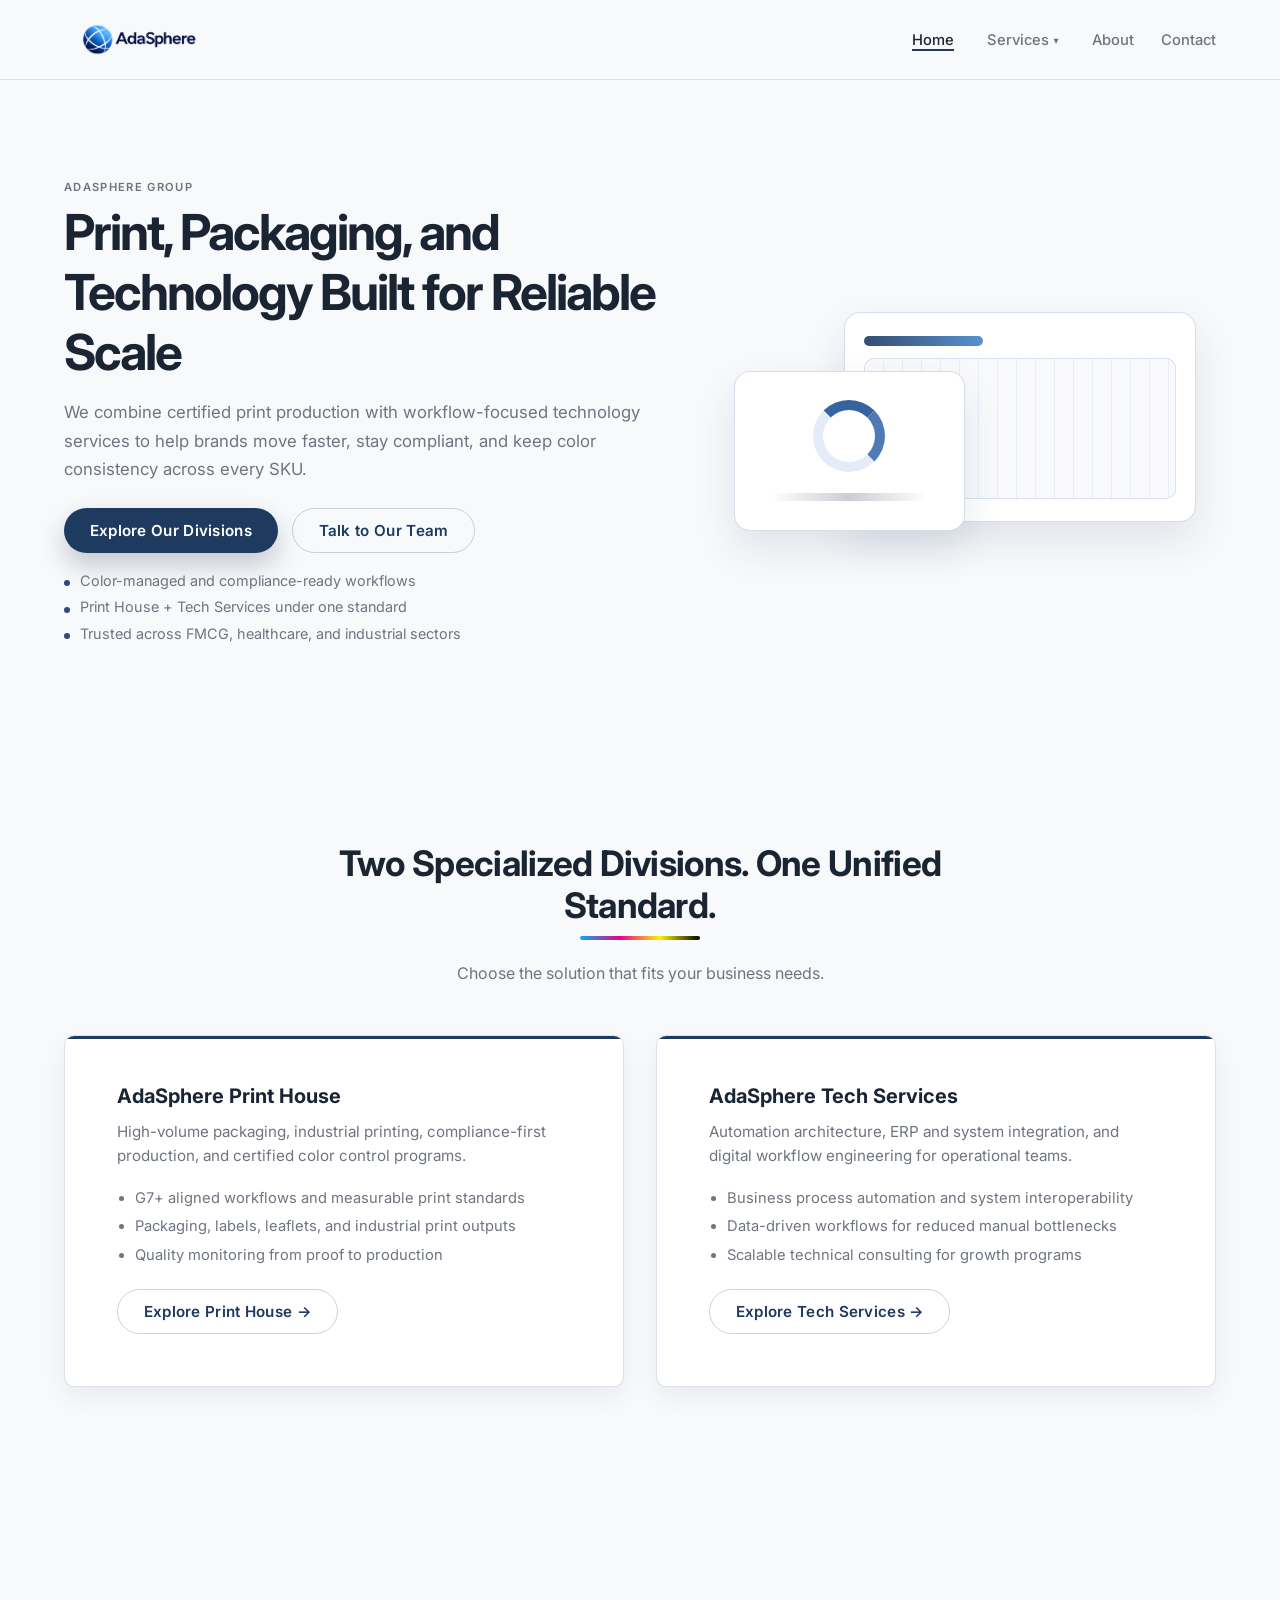
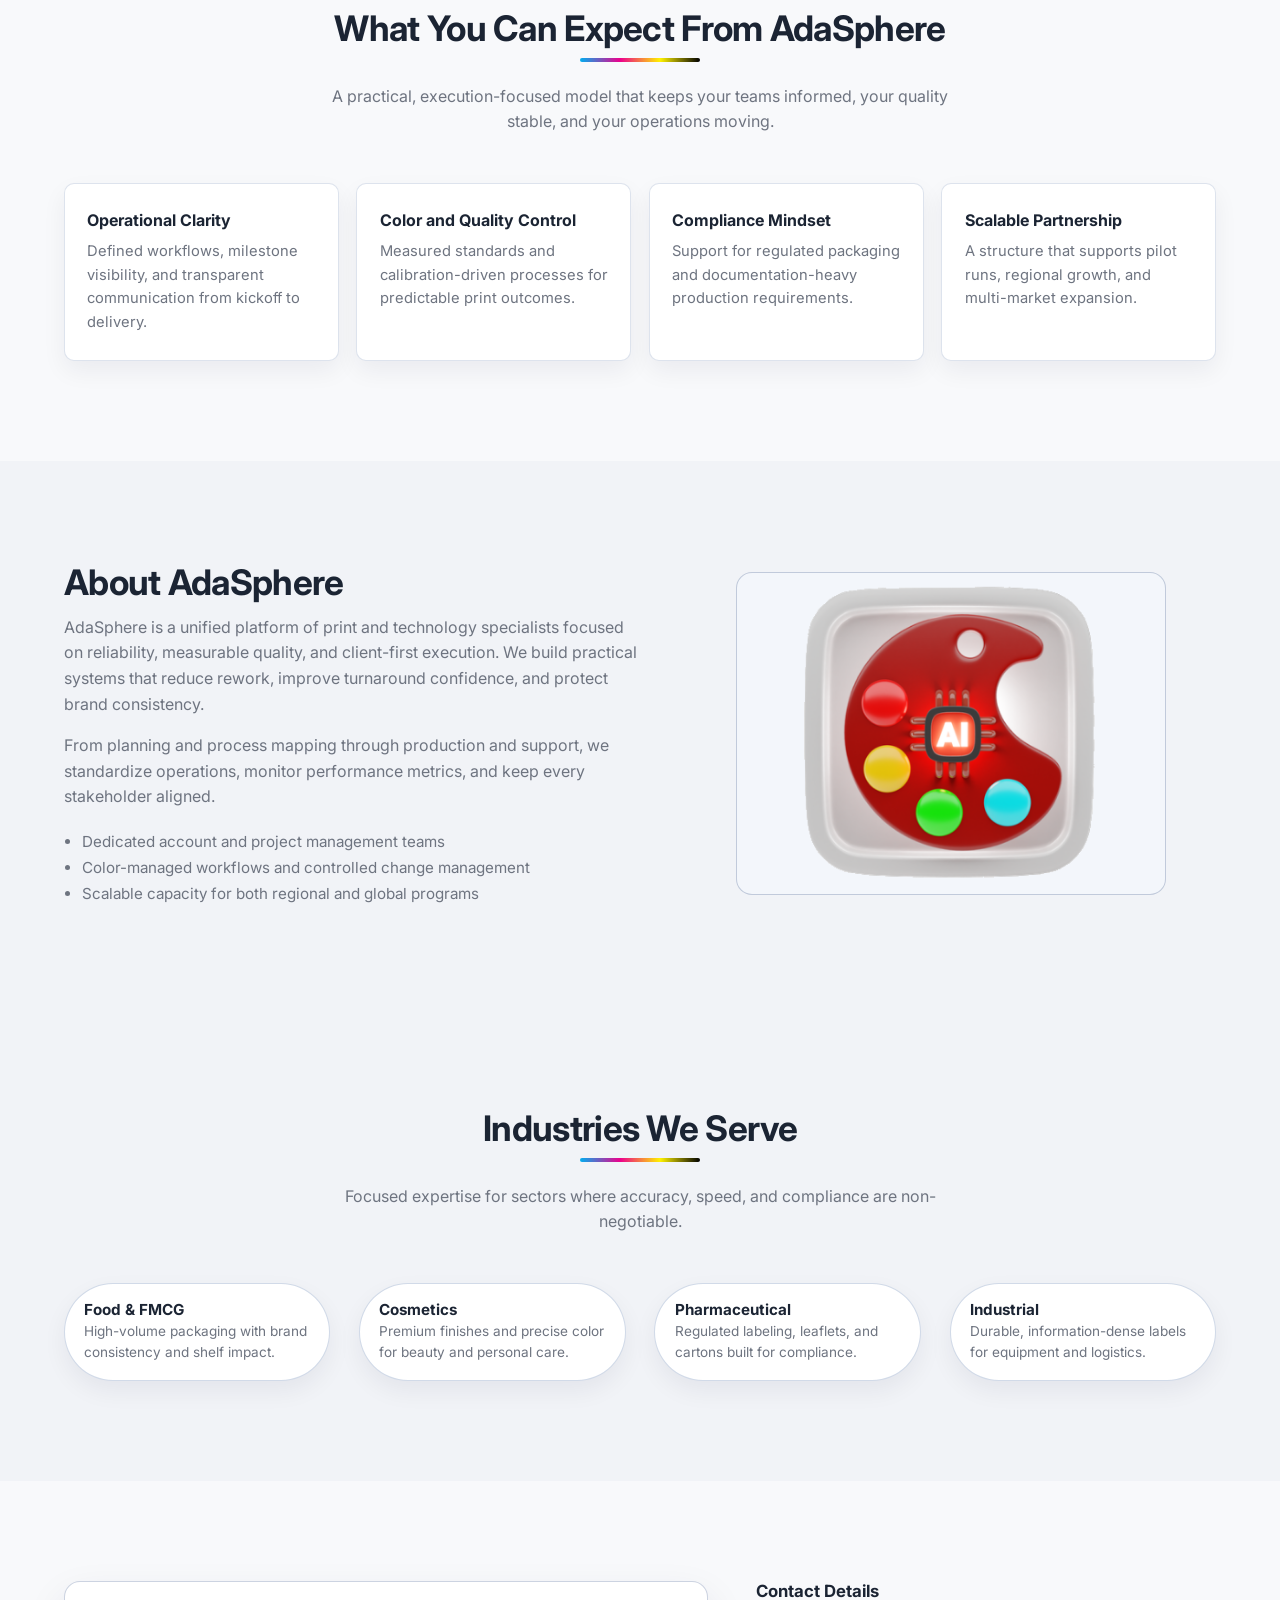
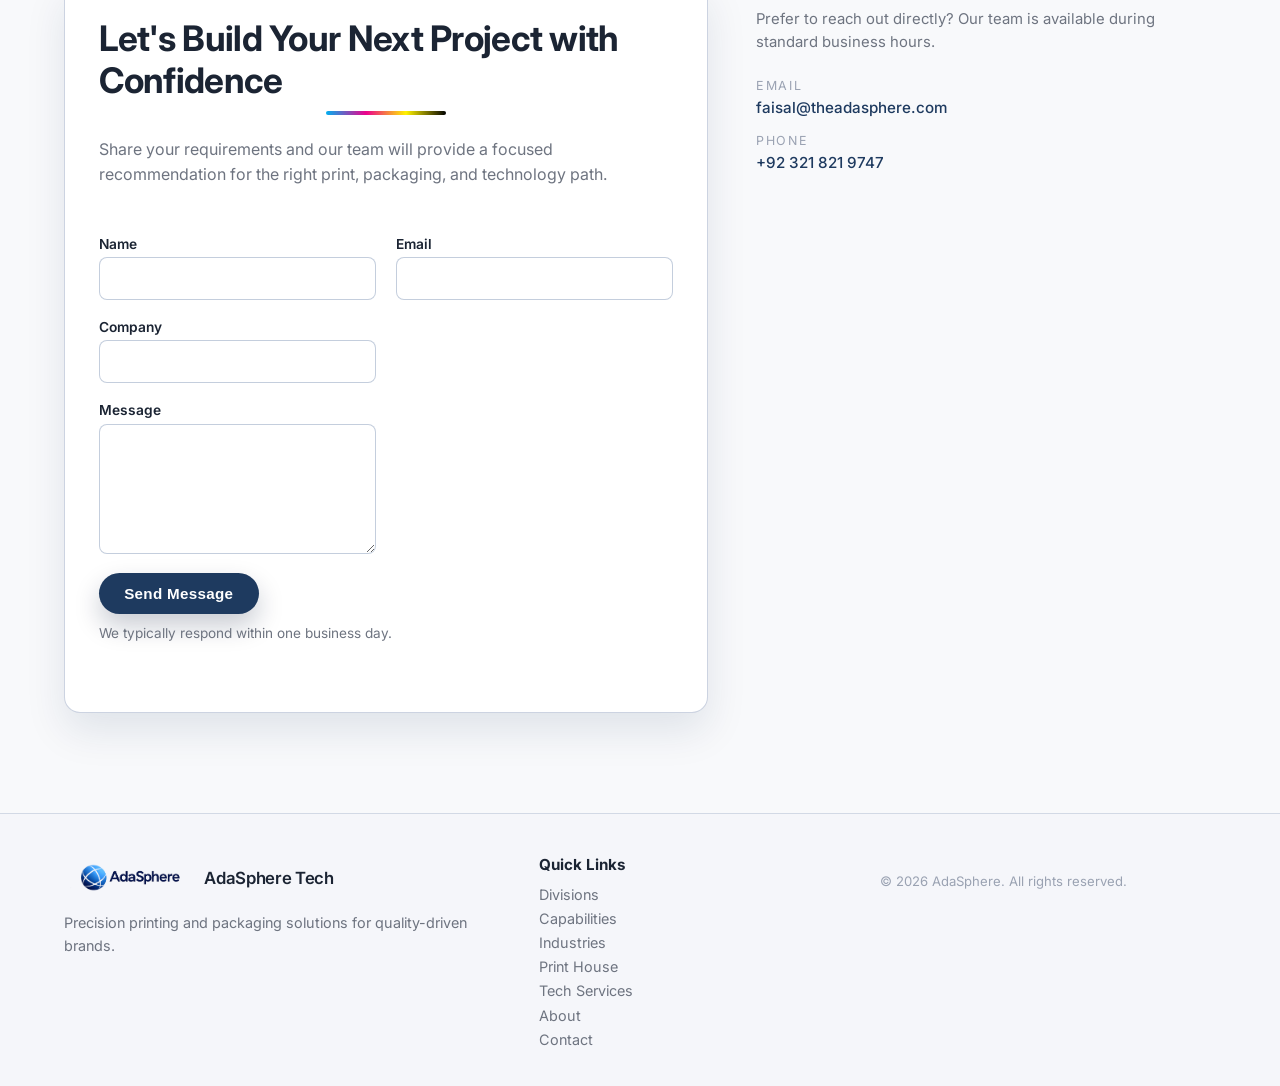
==== index.html @ de66104b "Initial website setup Made-with: Cursor" ====
<!DOCTYPE html>
<html lang="en">
<head>
  <meta charset="UTF-8" />
  <meta name="viewport" content="width=device-width, initial-scale=1.0" />
  <title>AdaSphere Tech | Precision Printing & Packaging</title>
  <meta name="description" content="AdaSphere Tech delivers precision printing and packaging solutions with a focus on quality, compliance, and client-first service." />

  <!-- Google Fonts -->
  <link rel="preconnect" href="https://fonts.googleapis.com" />
  <link rel="preconnect" href="https://fonts.gstatic.com" crossorigin />
  <link href="https://fonts.googleapis.com/css2?family=Inter:wght@400;500;600;700&display=swap" rel="stylesheet" />

  <!-- Styles -->
  <link rel="stylesheet" href="styles.css" />
</head>
<body class="page-home">
  <!-- Header -->
  <header class="site-header">
    <div class="container header-inner">
      <a href="#home" class="brand">
        <img
          src="assets\adasphere-logo.png"
          alt="AdaSphere Tech logo"
          class="brand-logo"
        />
        <div class="brand-text">
          <span class="brand-name">AdaSphere</span>
          <span class="brand-sub">TECH</span>
        </div>
      </a>

      <button class="nav-toggle" aria-label="Toggle navigation" aria-expanded="false">
        <span></span>
        <span></span>
      </button>

      <nav class="site-nav" aria-label="Main navigation">
        <ul>
          <li class="nav-item nav-active"><a href="#home">Home</a></li>
          <li class="nav-item nav-item--dropdown">
            <button type="button" class="nav-trigger" aria-expanded="false" aria-haspopup="true">Services <span class="nav-chevron" aria-hidden="true">▾</span></button>
            <ul class="nav-dropdown" role="menu">
              <li role="none"><a href="print-house.html" role="menuitem">Print House</a></li>
              <li role="none"><a href="tech-services.html" role="menuitem">Tech Services</a></li>
            </ul>
          </li>
          <li class="nav-item"><a href="#about">About</a></li>
          <li class="nav-item"><a href="#contact">Contact</a></li>
        </ul>
      </nav>
    </div>
  </header>

  <main id="home">
    <!-- Hero -->
    <section class="section hero home-hero">
      <div class="container hero-grid">
        <div class="hero-copy">
          <span class="hero-eyebrow">AdaSphere Group</span>
          <h1>Print, Packaging, and Technology Built for Reliable Scale</h1>
          <p class="lead">
            We combine certified print production with workflow-focused technology services to help brands move faster, stay compliant, and keep color consistency across every SKU.
          </p>
          <div class="hero-actions">
            <a href="#divisions" class="btn btn-primary">Explore Our Divisions</a>
            <a href="#contact" class="btn btn-outline">Talk to Our Team</a>
          </div>
          <div class="hero-meta home-hero-meta">
            <span class="home-hero-meta-item">Color-managed and compliance-ready workflows</span>
            <span class="home-hero-meta-item">Print House + Tech Services under one standard</span>
            <span class="home-hero-meta-item">Trusted across FMCG, healthcare, and industrial sectors</span>
          </div>
        </div>

        <div class="hero-visual" aria-hidden="true">
          <div class="mockup-card primary">
            <div class="mockup-label"></div>
            <div class="mockup-body"></div>
          </div>
          <div class="mockup-card secondary">
            <div class="mockup-roll"></div>
            <div class="mockup-shadow"></div>
          </div>
        </div>
      </div>
    </section>

    <!-- Gateway: Two Divisions -->
    <section id="divisions" class="section gateway-section">
      <div class="container">
        <header class="section-header">
          <h2>Two Specialized Divisions. One Unified Standard.</h2>
          <p>Choose the solution that fits your business needs.</p>
        </header>
        <div class="gateway-grid">
          <article class="gateway-card">
            <h3>AdaSphere Print House</h3>
            <p>High-volume packaging, industrial printing, compliance-first production, and certified color control programs.</p>
            <ul class="gateway-points">
              <li>G7+ aligned workflows and measurable print standards</li>
              <li>Packaging, labels, leaflets, and industrial print outputs</li>
              <li>Quality monitoring from proof to production</li>
            </ul>
            <a href="print-house.html" class="btn btn-outline gateway-btn">Explore Print House &rarr;</a>
          </article>
          <article class="gateway-card">
            <h3>AdaSphere Tech Services</h3>
            <p>Automation architecture, ERP and system integration, and digital workflow engineering for operational teams.</p>
            <ul class="gateway-points">
              <li>Business process automation and system interoperability</li>
              <li>Data-driven workflows for reduced manual bottlenecks</li>
              <li>Scalable technical consulting for growth programs</li>
            </ul>
            <a href="tech-services.html" class="btn btn-outline gateway-btn">Explore Tech Services &rarr;</a>
          </article>
        </div>
      </div>
    </section>

    <!-- Core capabilities -->
    <section id="capabilities" class="section">
      <div class="container">
        <header class="section-header">
          <h2>What You Can Expect From AdaSphere</h2>
          <p>A practical, execution-focused model that keeps your teams informed, your quality stable, and your operations moving.</p>
        </header>
        <div class="grid home-pillars-grid">
          <article class="card home-pillar-card">
            <h3>Operational Clarity</h3>
            <p>Defined workflows, milestone visibility, and transparent communication from kickoff to delivery.</p>
          </article>
          <article class="card home-pillar-card">
            <h3>Color and Quality Control</h3>
            <p>Measured standards and calibration-driven processes for predictable print outcomes.</p>
          </article>
          <article class="card home-pillar-card">
            <h3>Compliance Mindset</h3>
            <p>Support for regulated packaging and documentation-heavy production requirements.</p>
          </article>
          <article class="card home-pillar-card">
            <h3>Scalable Partnership</h3>
            <p>A structure that supports pilot runs, regional growth, and multi-market expansion.</p>
          </article>
        </div>
      </div>
    </section>

    <!-- About -->
    <section id="about" class="section section-alt">
      <div class="container about-grid">
        <div class="about-text">
          <h2>About AdaSphere</h2>
          <p>
            AdaSphere is a unified platform of print and technology specialists focused on reliability, measurable quality, and client-first execution.
            We build practical systems that reduce rework, improve turnaround confidence, and protect brand consistency.
          </p>
          <p>
            From planning and process mapping through production and support, we standardize operations, monitor performance metrics, and keep every stakeholder aligned.
          </p>
          <ul class="about-list">
            <li>Dedicated account and project management teams</li>
            <li>Color-managed workflows and controlled change management</li>
            <li>Scalable capacity for both regional and global programs</li>
          </ul>
        </div>

        <div class="about-visual" aria-hidden="true">
          <div class="about-placeholder">
            <img src="assets/combo-clean.png" alt="AdaSphere integrated print and technology visual" class="about-image" />
          </div>
        </div>
      </div>
    </section>

    <!-- Industries -->
    <section id="industries" class="section section-alt">
      <div class="container">
        <header class="section-header">
          <h2>Industries We Serve</h2>
          <p>Focused expertise for sectors where accuracy, speed, and compliance are non-negotiable.</p>
        </header>

        <div class="grid industries-grid">
          <div class="chip-card">
            <h3>Food &amp; FMCG</h3>
            <p>High-volume packaging with brand consistency and shelf impact.</p>
          </div>
          <div class="chip-card">
            <h3>Cosmetics</h3>
            <p>Premium finishes and precise color for beauty and personal care.</p>
          </div>
          <div class="chip-card">
            <h3>Pharmaceutical</h3>
            <p>Regulated labeling, leaflets, and cartons built for compliance.</p>
          </div>
          <div class="chip-card">
            <h3>Industrial</h3>
            <p>Durable, information-dense labels for equipment and logistics.</p>
          </div>
        </div>
      </div>
    </section>

    <!-- Contact -->
    <section id="contact" class="section">
      <div class="container contact-grid">
        <div class="contact-form-wrapper">
          <header class="section-header align-left">
            <h2>Let&apos;s Build Your Next Project with Confidence</h2>
            <p>
              Share your requirements and our team will provide a focused recommendation for the right print, packaging, and technology path.
            </p>
          </header>

          <form id="contact-form" class="contact-form" action="#" method="post" novalidate>
            <div class="form-row">
              <div class="form-field">
                <label for="name">Name</label>
                <input type="text" id="name" name="name" autocomplete="name" required />
              </div>
              <div class="form-field">
                <label for="email">Email</label>
                <input type="email" id="email" name="email" autocomplete="email" required />
              </div>
            </div>

            <div class="form-row">
              <div class="form-field">
                <label for="company">Company</label>
                <input type="text" id="company" name="company" autocomplete="organization" />
              </div>
            </div>

            <div class="form-row">
              <div class="form-field">
                <label for="message">Message</label>
                <textarea id="message" name="message" rows="4" required></textarea>
              </div>
            </div>

            <button type="submit" class="btn btn-primary">Send Message</button>
            <p class="form-note">We typically respond within one business day.</p>
            <div id="form-status" class="form-status" aria-live="polite"></div>
          </form>
        </div>

        <aside class="contact-details">
          <h3>Contact Details</h3>
          <p>
            Prefer to reach out directly? Our team is available during standard business hours.
          </p>
          <ul class="contact-list">
            <li>
              <span class="label">Email</span>
              <a href="mailto:faisal@theadasphere.com">faisal@theadasphere.com</a>
            </li>
            <li>
              <span class="label">Phone</span>
              <a href="tel:+923218219747">+92 321 821 9747</a>
            </li>
          </ul>
        </aside>
      </div>
    </section>
  </main>

  <!-- Footer -->
  <footer class="site-footer">
    <div class="container footer-grid">
      <div class="footer-brand">
        <div class="footer-logo">
          <img
            src="assets\adasphere-logo.png"
            alt="AdaSphere Tech logo"
          />
          <span class="brand-name">AdaSphere Tech</span>
        </div>
        <p>
          Precision printing and packaging solutions for quality-driven brands.
        </p>
      </div>

      <div class="footer-links">
        <h3>Quick Links</h3>
        <ul>
          <li><a href="#divisions">Divisions</a></li>
          <li><a href="#capabilities">Capabilities</a></li>
          <li><a href="#industries">Industries</a></li>
          <li><a href="print-house.html">Print House</a></li>
          <li><a href="tech-services.html">Tech Services</a></li>
          <li><a href="#about">About</a></li>
          <li><a href="#contact">Contact</a></li>
        </ul>
      </div>

      <div class="footer-meta">
        <p class="copyright">
          &copy; <span id="year"></span> AdaSphere. All rights reserved.
        </p>
      </div>
    </div>
  </footer>

  <script src="script.js"></script>
</body>
</html>
---- styles.css ----
/* =========
   Base
   ========= */

:root {
  --color-bg: #f8f9fb;
  --color-surface: #ffffff;
  --color-surface-alt: #f1f3f7;
  --color-primary: #1e3a5f;
  --color-primary-soft: #2b4c7c;
  --color-accent-soft: #e4edf8;
  --color-border-subtle: #dde2ec;
  --color-text: #1b2433;
  --color-text-muted: #6e7480;
  --radius-sm: 6px;
  --radius-md: 10px;
  --radius-lg: 16px;
  --shadow-soft: 0 10px 24px rgba(8, 23, 46, 0.06);
  --shadow-card: 0 18px 40px rgba(13, 38, 76, 0.10);
  --transition-fast: 150ms ease-out;
  --max-width: 1200px;
}

*,
*::before,
*::after {
  box-sizing: border-box;
}

html {
  scroll-behavior: smooth;
}

body {
  margin: 0;
  min-height: 100vh;
  font-family: "Inter", system-ui, -apple-system, BlinkMacSystemFont, "Segoe UI",
    sans-serif;
  background-color: var(--color-bg);
  color: var(--color-text);
  -webkit-font-smoothing: antialiased;
}

img {
  max-width: 100%;
  display: block;
}

a {
  color: inherit;
  text-decoration: none;
}

p {
  margin: 0 0 1rem;
  color: var(--color-text-muted);
  line-height: 1.6;
}

h1,
h2,
h3 {
  margin: 0 0 0.75rem;
  font-weight: 700;
  color: var(--color-text);
}

h1 {
  font-size: clamp(2.4rem, 3vw + 1.4rem, 3.1rem);
  letter-spacing: -0.04em;
}

h2 {
  font-size: clamp(1.8rem, 1.4vw + 1.2rem, 2.2rem);
  letter-spacing: -0.02em;
}

h3 {
  font-size: 1.05rem;
}

.container {
  max-width: var(--max-width);
  margin: 0 auto;
  padding: 0 1.5rem;
}

.section {
  padding: 100px 0;
}

/* First section after subnav: reduced top padding */
.subnav + .section {
  padding-top: 80px;
}

.section-alt {
  background-color: var(--color-surface-alt);
}

.section-header {
  max-width: 640px;
  margin: 0 auto 3rem;
  text-align: center;
}

.section-header p {
  margin-top: 0.5rem;
}

.section-header.align-left {
  text-align: left;
  margin-left: 0;
}

.g7-attribution {
  margin-top: 0.35rem;
  font-size: 0.8rem;
  color: var(--color-text-muted);
  font-weight: 500;
}

/* =========
   Certified Color Management & Global Standards (authority section)
   ========= */

.authority-section {
  background-color: #f9fafb;
  padding: 120px 0;
}

.authority-section .container {
  max-width: var(--max-width);
  margin: 0 auto;
}

.authority-intro {
  text-align: center;
  margin-bottom: 80px;
}

.authority-intro h2 {
  margin-bottom: 0.75rem;
}

.authority-subtitle {
  max-width: 700px;
  margin: 0 auto;
  font-size: 1rem;
  line-height: 1.65;
  color: var(--color-text-muted);
}

.authority-g7-grid {
  display: grid;
  grid-template-columns: 55% 45%;
  gap: 2.5rem;
  align-items: start;
  margin-bottom: 80px;
}

.authority-g7-content h3 {
  margin-bottom: 1rem;
  font-size: 1.35rem;
}

.authority-g7-content p {
  margin-bottom: 1rem;
}

.authority-list {
  list-style: none;
  padding: 0;
  margin: 0;
}

.authority-list li {
  position: relative;
  padding-left: 1.25rem;
  margin-bottom: 0.5rem;
  color: var(--color-text-muted);
  font-size: 0.95rem;
  line-height: 1.5;
}

.authority-list li::before {
  content: "";
  position: absolute;
  left: 0;
  top: 0.5em;
  width: 5px;
  height: 5px;
  background-color: var(--color-primary);
  border-radius: 50%;
}

.authority-badges {
  display: flex;
  flex-direction: column;
  align-items: center;
}

.authority-badge-primary {
  text-align: center;
  margin-bottom: 40px;
}

.authority-badge-primary img {
  max-width: 240px;
  width: 100%;
  height: auto;
  display: block;
  margin: 0 auto;
}

.authority-badge-divider {
  width: 120px;
  height: 1px;
  margin: 40px auto;
  border: none;
  background-color: #e5e7eb;
}

.authority-badge-secondary {
  display: flex;
  flex-direction: row;
  gap: 40px;
  justify-content: center;
  align-items: flex-start;
}

.authority-badge-item {
  text-align: center;
  max-width: 150px;
}

.authority-badge-item img {
  max-width: 150px;
  width: 100%;
  height: auto;
  display: block;
  margin: 0 auto;
}

.authority-badge-caption {
  margin: 0.75rem 0 0;
  font-size: 0.8rem;
  color: var(--color-text-muted);
  line-height: 1.4;
}

.authority-block-header {
  text-align: center;
  margin-bottom: 2rem;
}

.authority-block-header h3 {
  margin: 0;
  font-size: 1.35rem;
  display: block;
  width: 100%;
}

.authority-matters-intro {
  font-size: 1.05rem;
  line-height: 1.7;
  margin-bottom: 2rem;
  color: var(--color-text);
  max-width: 720px;
  margin-left: auto;
  margin-right: auto;
  text-align: center;
}

.authority-matters-grid {
  display: grid;
  grid-template-columns: repeat(2, 1fr);
  gap: 1.5rem;
  margin-bottom: 80px;
}

.authority-matters-card {
  position: relative;
  display: flex;
  flex-direction: column;
  padding: 1.5rem;
  background: var(--color-surface);
  border: 1px solid var(--color-border-subtle);
  border-left: none;
  border-radius: var(--radius-md);
  box-shadow: var(--shadow-soft);
  min-height: 0;
}

.page-print-house .authority-matters-card::before {
  content: "";
  position: absolute;
  left: 0;
  top: 0;
  bottom: 0;
  width: 4px;
  background: linear-gradient(180deg, #00AEEF, #EC008C, #FFF200, #000000);
  border-radius: var(--radius-md) 0 0 var(--radius-md);
}

.authority-matters-card-title {
  margin: 0 0 0.5rem;
  font-size: 1rem;
  font-weight: 600;
  color: var(--color-text);
}

.authority-matters-card-body {
  margin: 0;
  font-size: 0.9rem;
  line-height: 1.6;
  color: var(--color-text-muted);
}

/* Certifications (print-house): two sections — badges + certificates */
.certifications-section {
  background-color: var(--color-surface);
}

.cert-subsection-title {
  margin: 0 0 1.25rem;
  font-size: 1.25rem;
  font-weight: 600;
  color: var(--color-text);
  letter-spacing: -0.02em;
}

/* Section 1: Certification Authorities (Badges) */
.cert-badges-block {
  margin-bottom: 0;
}

.cert-grid {
  display: grid;
  grid-template-columns: repeat(3, minmax(0, 1fr));
  gap: 1.25rem;
  align-items: stretch;
}

.cert-item {
  position: relative;
  display: flex;
  flex-direction: column;
  align-items: center;
  justify-content: flex-start;
  padding: 1.5rem 1.25rem;
  background: #fff;
  border: 1px solid #e5e7eb;
  border-radius: 14px;
  cursor: pointer;
  text-align: center;
  transition: transform 0.2s ease, box-shadow 0.2s ease, border-color 0.2s ease;
}

.cert-item:hover,
.cert-item:focus-visible,
.cert-item.is-active {
  transform: translateY(-2px);
  box-shadow: 0 8px 24px rgba(0, 0, 0, 0.06);
  border-color: #d1d5db;
}

.cert-item:focus-visible {
  outline: 2px solid var(--color-primary-soft);
  outline-offset: 2px;
}

.cert-item img {
  width: 100%;
  max-width: 120px;
  height: auto;
  margin-bottom: 0.75rem;
  display: block;
  object-fit: contain;
}

/* Techkon & Datacolor: center content vertically so labels align with other badges */
.cert-item[data-cert="techkon"],
.cert-item[data-cert="datacolor"] {
  justify-content: center;
}

.cert-item[data-cert="techkon"] img,
.cert-item[data-cert="datacolor"] img {
  max-width: 200px;
  margin-top: 0;
  margin-bottom: 0.75rem;
}

.cert-item[data-cert="techkon"] h4,
.cert-item[data-cert="datacolor"] h4 {
  margin-top: 0;
}

.cert-item h4 {
  margin: 0;
  font-size: 0.95rem;
  font-weight: 600;
  color: var(--color-text);
  line-height: 1.3;
}

/* Badge info panel — directly below badge grid */
.cert-detail-panel {
  margin-top: 1.25rem;
  border-radius: 14px;
  border: 1px solid #e5e7eb;
  background: #fff;
  overflow: hidden;
  max-height: 0;
  transition: max-height 350ms ease;
}

.cert-detail-panel.is-open {
  /* max-height is controlled via inline style for smooth animation */
}

.cert-detail-inner {
  position: relative;
  padding: 1.5rem 1.75rem;
}

.cert-detail-close {
  position: absolute;
  top: 0.625rem;
  right: 0.625rem;
  width: 36px;
  height: 36px;
  display: flex;
  align-items: center;
  justify-content: center;
  padding: 0;
  border: 1px solid #e5e7eb;
  background: #f8fafc;
  color: var(--color-text);
  font: inherit;
  line-height: 1;
  cursor: pointer;
  border-radius: 10px;
  z-index: 1;
  transition: background-color 0.2s ease, border-color 0.2s ease, color 0.2s ease;
}

.cert-detail-close:hover {
  background: #fff;
  border-color: #d1d5db;
  color: var(--color-primary);
}

.cert-detail-close:focus-visible {
  outline: 2px solid var(--color-primary-soft);
  outline-offset: 2px;
}

.cert-detail-close-icon {
  font-size: 1.5rem;
  font-weight: 300;
  line-height: 1;
  margin-top: -2px;
}

.cert-detail-title {
  margin: 0 0 0.5rem;
  padding-right: 2.5rem;
  font-size: 1rem;
  font-weight: 600;
  color: var(--color-text);
}

.cert-detail-body {
  margin: 0 0 0.75rem;
  font-size: 0.9rem;
  color: var(--color-text-muted);
  line-height: 1.6;
}

.cert-detail-list {
  margin: 0;
  padding-left: 1.2rem;
  font-size: 0.9rem;
  color: var(--color-text-muted);
  line-height: 1.6;
}

.cert-detail-link {
  display: inline-block;
  margin-top: 1rem;
  font-size: 0.95rem;
  font-weight: 600;
  color: var(--color-primary);
  text-decoration: none;
}

.cert-detail-link:hover {
  text-decoration: underline;
}

/* Official Certification Programs (PRINTING United) */
.cert-official-programs {
  margin-top: 2.5rem;
}

.cert-programs-grid {
  display: grid;
  grid-template-columns: repeat(2, minmax(0, 1fr));
  gap: 1.5rem;
  max-width: 900px;
  margin: 0 auto;
}

.cert-program-card-title {
  margin: 0 0 0.75rem;
  font-size: 1.05rem;
  font-weight: 600;
  color: var(--color-text);
}

.cert-program-card-desc {
  margin: 0 0 1.25rem;
  font-size: 0.95rem;
  color: var(--color-text-muted);
  line-height: 1.6;
}

.cert-program-cta {
  display: inline-block;
  font-size: 0.95rem;
  font-weight: 600;
  color: var(--color-primary);
  text-decoration: none;
  transition: color 0.2s ease, transform 0.2s ease;
}

.cert-program-cta:hover {
  color: var(--color-primary-hover, #0d6eb7);
  transform: translateX(2px);
}

.cert-official-programs-attrib {
  margin-top: 1.5rem;
  text-align: center;
}

/* Datacolor solutions (Print House) */
.datacolor-solutions-section {
  background-color: var(--color-surface-alt);
}

.datacolor-solutions-inner {
  display: flex;
  justify-content: center;
}

.datacolor-solutions-card {
  max-width: 420px;
  text-align: center;
  padding: 1.75rem 2rem;
}

.datacolor-solutions-cta {
  display: inline-block;
  padding: 0.75rem 1.75rem;
  font-size: 0.95rem;
  font-weight: 600;
  color: #fff;
  background-color: var(--color-primary);
  border-radius: 10px;
  text-decoration: none;
  transition: background-color 0.2s ease, transform 0.2s ease;
}

.datacolor-solutions-cta:hover {
  background-color: var(--color-primary-hover, #0d6eb7);
  transform: translateY(-1px);
}

@media (max-width: 640px) {
  .cert-programs-grid {
    grid-template-columns: 1fr;
  }
}

/* Section 2: Official Certificates (Documents) */
.cert-documents-block {
  margin-top: 70px;
  padding-top: 0;
}

.certificate-scroll-wrap {
  position: relative;
  display: flex;
  align-items: center;
  gap: 0.5rem;
  max-width: 100%;
}

.certificate-scroll-btn {
  flex-shrink: 0;
  width: 44px;
  height: 44px;
  border: 1px solid #e5e7eb;
  border-radius: 50%;
  background: #fff;
  color: var(--color-text);
  font-size: 1.5rem;
  line-height: 1;
  cursor: pointer;
  transition: background-color 0.2s ease, border-color 0.2s ease, color 0.2s ease;
}

.certificate-scroll-btn:hover {
  background: #f8fafc;
  border-color: #d1d5db;
  color: var(--color-primary);
}

.certificate-scroll-btn:focus-visible {
  outline: 2px solid var(--color-primary-soft);
  outline-offset: 2px;
}

.certificate-scroll-btn.is-at-start,
.certificate-scroll-btn.is-at-end {
  opacity: 0.4;
  cursor: default;
  pointer-events: none;
}

.certificate-grid.certificate-track {
  display: flex;
  flex-wrap: nowrap;
  gap: 1.5rem;
  overflow-x: auto;
  overflow-y: hidden;
  scroll-snap-type: x mandatory;
  -webkit-overflow-scrolling: touch;
  scrollbar-width: none;
  -ms-overflow-style: none;
  padding: 0.5rem 0;
  margin: 0 -0.25rem;
}

.certificate-track::-webkit-scrollbar {
  display: none;
}

.certificate-card {
  flex: 0 0 auto;
  width: 340px;
  min-width: 340px;
  background: #fff;
  border: 1px solid #e5e7eb;
  border-radius: 14px;
  padding: 14px;
  cursor: pointer;
  scroll-snap-align: start;
  transition: box-shadow 0.2s ease, border-color 0.2s ease;
}

.certificate-card:hover {
  box-shadow: 0 8px 24px rgba(0, 0, 0, 0.06);
  border-color: #d1d5db;
}

.certificate-frame {
  aspect-ratio: 16 / 10;
  background: #f8fafc;
  border-radius: 12px;
  padding: 8px;
  display: flex;
  align-items: center;
  justify-content: center;
}

.certificate-frame img {
  max-width: 100%;
  max-height: 100%;
  object-fit: contain;
}

@media (max-width: 1024px) {
  .cert-grid {
    grid-template-columns: repeat(2, minmax(0, 1fr));
  }
}

@media (max-width: 640px) {
  .cert-grid {
    grid-template-columns: 1fr;
  }

  .cert-documents-block {
    margin-top: 60px;
  }

  .certificate-card {
    width: 300px;
    min-width: 300px;
  }

  .certificate-scroll-btn {
    width: 38px;
    height: 38px;
    font-size: 1.25rem;
  }
}

/* =========
   Color Management Training section
   ========= */
.training-gallery {
  margin-bottom: 4rem;
}

.training-gallery-grid {
  display: grid;
  grid-template-columns: repeat(3, 1fr);
  gap: 1.5rem;
}

.training-card {
  background: #fff;
  border: 1px solid #e5e7eb;
  border-radius: 14px;
  overflow: hidden;
  box-shadow: 0 2px 12px rgba(0, 0, 0, 0.06);
  transition: transform 0.2s ease, box-shadow 0.2s ease;
}

.training-card:hover {
  transform: translateY(-4px);
  box-shadow: 0 12px 28px rgba(0, 0, 0, 0.08);
}

.training-card-image {
  aspect-ratio: 4 / 3;
  overflow: hidden;
  background: #f8fafc;
}

.training-card-image img {
  width: 100%;
  height: 100%;
  object-fit: cover;
  display: block;
}

.training-service-card {
  max-width: 720px;
  margin: 0 auto 4rem;
  padding: 2.5rem 2rem;
  background: #fff;
  border: 1px solid #e5e7eb;
  border-radius: 14px;
  box-shadow: 0 2px 12px rgba(0, 0, 0, 0.04);
  text-align: center;
}

.training-service-title {
  margin: 0 0 1rem;
  font-size: 1.35rem;
  font-weight: 600;
  color: var(--color-text);
  letter-spacing: -0.02em;
}

.training-service-desc {
  margin: 0 0 1.5rem;
  font-size: 0.95rem;
  color: var(--color-text-muted);
  line-height: 1.65;
}

.training-service-list {
  margin: 0 0 1.75rem;
  padding-left: 1.5rem;
  text-align: left;
  list-style: disc;
  font-size: 0.95rem;
  color: var(--color-text-muted);
  line-height: 1.7;
}

.training-service-list li {
  margin-bottom: 0.35rem;
}

.training-cta {
  display: inline-block;
  padding: 0.75rem 1.75rem;
  font-size: 0.95rem;
  font-weight: 600;
  color: #fff;
  background-color: var(--color-primary);
  border-radius: 10px;
  text-decoration: none;
  transition: background-color 0.2s ease, transform 0.2s ease;
}

.training-cta:hover {
  background-color: var(--color-primary-hover, #0d6eb7);
  transform: translateY(-1px);
}

.training-authority-card {
  display: grid;
  grid-template-columns: 280px 1fr;
  gap: 2rem;
  align-items: center;
  max-width: 900px;
  margin: 0 auto;
  padding: 2rem 2.25rem;
  background: #f8fafc;
  border: 1px solid #e5e7eb;
  border-radius: 14px;
  box-shadow: 0 2px 12px rgba(0, 0, 0, 0.04);
}

.training-authority-image {
  border-radius: 12px;
  overflow: hidden;
  aspect-ratio: 1;
  background: #e5e7eb;
}

.training-authority-image img {
  width: 100%;
  height: 100%;
  object-fit: cover;
  display: block;
}

.training-authority-content {
  min-width: 0;
}

.training-authority-title {
  margin: 0 0 0.25rem;
  font-size: 1.25rem;
  font-weight: 600;
  color: var(--color-text);
}

.training-authority-subtitle {
  margin: 0 0 1rem;
  font-size: 0.9rem;
  color: var(--color-primary);
  font-weight: 500;
}

.training-authority-desc {
  margin: 0 0 1rem;
  font-size: 0.95rem;
  color: var(--color-text-muted);
  line-height: 1.65;
}

.training-authority-link {
  font-size: 0.95rem;
  font-weight: 500;
  color: var(--color-primary);
  text-decoration: none;
  transition: color 0.2s ease;
}

.training-authority-link:hover {
  color: var(--color-primary-hover, #0d6eb7);
  text-decoration: underline;
}

@media (max-width: 1024px) {
  .training-gallery-grid {
    grid-template-columns: repeat(2, 1fr);
  }

  .training-authority-card {
    grid-template-columns: 1fr;
    gap: 1.5rem;
  }

  .training-authority-image {
    max-width: 280px;
    margin: 0 auto;
  }
}

@media (max-width: 640px) {
  .training-gallery-grid {
    grid-template-columns: 1fr;
  }
}

@media (max-width: 900px) {
  .authority-matters-grid {
    grid-template-columns: 1fr;
  }
}

.authority-benefits-grid {
  display: grid;
  grid-template-columns: repeat(3, 1fr);
  gap: 1.5rem;
  margin-bottom: 80px;
}

.authority-benefit-card {
  background-color: var(--color-surface);
  border: 1px solid #e5e7eb;
  border-radius: 12px;
  padding: 32px;
  transition: transform var(--transition-fast), box-shadow var(--transition-fast);
}

.authority-benefit-card:hover {
  transform: translateY(-2px);
  box-shadow: 0 12px 28px rgba(13, 38, 76, 0.08);
}

.authority-benefit-icon {
  display: block;
  width: 32px;
  height: 32px;
  border-radius: 8px;
  background-color: var(--color-accent-soft);
  margin-bottom: 1rem;
}

.authority-benefit-card h4 {
  margin: 0 0 0.4rem;
  font-size: 1rem;
  font-weight: 600;
  color: var(--color-text);
}

.authority-benefit-card p {
  margin: 0;
  font-size: 0.9rem;
  color: var(--color-text-muted);
}

.authority-certs-grid {
  display: grid;
  grid-template-columns: repeat(3, 1fr);
  gap: 1.5rem;
}

.authority-cert-item {
  background-color: var(--color-surface);
  border: 1px solid #e5e7eb;
  border-radius: 12px;
  padding: 1.5rem;
  text-align: center;
  transition: box-shadow var(--transition-fast);
  position: relative;
}

.authority-cert-item:hover {
  box-shadow: 0 8px 20px rgba(13, 38, 76, 0.06);
}

.authority-cert-item--badge img {
  width: 100%;
  max-width: 120px;
  height: auto;
  margin: 0 auto 0.75rem;
  display: block;
}

.authority-cert-item--badge .authority-cert-label {
  display: block;
  font-size: 0.9rem;
  font-weight: 600;
  color: var(--color-text);
}

.authority-cert-item--text {
  display: flex;
  flex-direction: column;
  align-items: center;
  justify-content: center;
  min-height: 100px;
}

.authority-cert-item--text .authority-cert-title {
  font-size: 1rem;
  font-weight: 600;
  color: var(--color-text);
  margin-bottom: 0.25rem;
}

.authority-cert-item--text .authority-cert-sub {
  font-size: 0.85rem;
  color: var(--color-text-muted);
}

/* Press release box (G7 certification credibility) */
.press-release-box {
  background-color: var(--color-surface-alt);
  border-radius: 12px;
  padding: 2rem 2.5rem;
  margin-bottom: 80px;
  border: 1px solid #e5e7eb;
}

.press-release-header {
  display: flex;
  flex-wrap: wrap;
  align-items: center;
  justify-content: space-between;
  gap: 1rem;
  margin-bottom: 2rem;
  padding-bottom: 1.5rem;
  border-bottom: 1px solid #e5e7eb;
}

.press-release-title {
  margin: 0;
  font-size: 1.5rem;
  font-weight: 700;
  color: var(--color-text);
  flex: 1 1 280px;
}

.press-release-badges {
  display: flex;
  align-items: center;
  gap: 1rem;
  flex-shrink: 0;
}

/* Production Workflow Solutions */
.workflow-section {
  padding: 100px 0;
}

.workflow-block {
  padding: 2.5rem 0;
}

.workflow-block:first-of-type {
  padding-top: 0;
}

.workflow-block-inner {
  display: grid;
  grid-template-columns: 1fr 1fr;
  gap: 2.5rem;
  align-items: center;
  min-height: 320px;
}

.workflow-block--alt {
  background-color: var(--color-surface-alt);
  margin-left: -1.5rem;
  margin-right: -1.5rem;
  padding-left: 1.5rem;
  padding-right: 1.5rem;
}

.workflow-block--alt .workflow-block-inner {
  padding: 2.5rem 0;
}

.workflow-image-panel {
  position: relative;
  border-radius: var(--radius-lg);
  overflow: hidden;
  aspect-ratio: 4/3;
  min-height: 260px;
}

.workflow-image-panel img {
  position: absolute;
  inset: 0;
  width: 100%;
  height: 100%;
  object-fit: cover;
  border-radius: var(--radius-lg);
  opacity: 0;
  transition: opacity 0.35s ease;
}

.workflow-image-panel img.workflow-image-active {
  opacity: 1;
}

.workflow-block-title {
  margin: 0 0 0.5rem;
  font-size: 1.1rem;
  font-weight: 600;
  color: var(--color-text);
}

.workflow-techkon-label {
  margin: 0 0 1rem;
  font-size: 0.8rem;
  color: var(--color-text-muted);
  font-weight: 500;
}

.workflow-list {
  list-style: none;
  margin: 0;
  padding: 0;
}

.workflow-list-item {
  display: flex;
  flex-wrap: wrap;
  align-items: center;
  gap: 0.75rem;
  padding: 0.85rem 0.5rem;
  border-bottom: 1px solid var(--color-border-subtle);
  cursor: pointer;
  transition: background-color 0.2s ease;
  border-radius: 6px;
}

.workflow-list-item:last-child {
  border-bottom: none;
}

.workflow-list-item:hover {
  background-color: rgba(30, 58, 95, 0.04);
}

.workflow-item-main {
  flex: 1;
  min-width: 0;
  display: flex;
  flex-direction: column;
  gap: 0.15rem;
}

.workflow-item-name {
  font-weight: 600;
  font-size: 0.95rem;
  color: var(--color-text);
}

a.workflow-item-name {
  color: inherit;
  text-decoration: none;
  transition: color 0.2s ease, text-decoration-color 0.2s ease;
}

a.workflow-item-name:hover {
  color: #c41d7a;
  text-decoration: underline;
}

.workflow-item-desc {
  font-size: 0.85rem;
  color: var(--color-text-muted);
}

.workflow-item-arrow {
  font-size: 0.9rem;
  color: var(--color-primary);
  flex-shrink: 0;
}

.workflow-item-dropdown {
  display: none;
  width: 100%;
  flex-basis: 100%;
  padding: 0.75rem 0 0;
  margin-top: 0.25rem;
  border-top: 1px solid var(--color-border-subtle);
}

.workflow-list-item.is-open .workflow-item-dropdown {
  display: block;
}

.workflow-item-dropdown p {
  margin: 0;
  font-size: 0.9rem;
  color: var(--color-text-muted);
  line-height: 1.6;
}

.workflow-techkon-ref {
  margin-top: 36px;
}

.workflow-techkon-ref-label {
  margin: 0 0 0.35rem;
  font-size: 0.8rem;
  font-weight: 600;
  color: var(--color-text-muted);
  text-transform: uppercase;
  letter-spacing: 0.04em;
}

.workflow-techkon-ref-text {
  margin: 0 0 1rem;
  font-size: 0.95rem;
  color: var(--color-text-muted);
  line-height: 1.55;
  max-width: 520px;
}

.workflow-techkon-cta {
  display: inline-flex;
  align-items: center;
  gap: 0.4rem;
  padding: 0.65rem 1.35rem;
  font-size: 0.95rem;
  font-weight: 600;
  color: var(--color-primary);
  background: transparent;
  border: 2px solid var(--color-primary);
  border-radius: 10px;
  text-decoration: none;
  transition: background-color 0.2s ease, color 0.2s ease, border-color 0.2s ease;
}

.workflow-techkon-cta:hover {
  background-color: rgba(30, 58, 95, 0.06);
  color: var(--color-primary-hover, #0d6eb7);
  border-color: var(--color-primary-hover, #0d6eb7);
}

.workflow-techkon-cta-arrow {
  display: inline-block;
  transition: transform 0.2s ease;
}

.workflow-techkon-cta:hover .workflow-techkon-cta-arrow {
  transform: translateX(3px);
}

@media (max-width: 900px) {
  .workflow-block-inner {
    grid-template-columns: 1fr;
    direction: ltr;
  }

  .workflow-image-panel {
    order: -1;
    min-height: 220px;
  }

  .workflow-block--alt {
    margin-left: 0;
    margin-right: 0;
    padding-left: 0;
    padding-right: 0;
  }
}

.precision-section {
  background-color: var(--color-surface);
}

.precision-grid {
  display: grid;
  grid-template-columns: minmax(0, 1.2fr) minmax(0, 1fr);
  gap: 2.5rem;
  align-items: flex-start;
}

.precision-content h3 {
  margin: 0 0 0.75rem;
  font-size: 1.1rem;
  font-weight: 600;
  color: var(--color-text);
}

.precision-content p {
  margin: 0 0 1rem;
  color: var(--color-text-muted);
  line-height: 1.7;
}

.precision-list {
  margin: 0;
  padding-left: 1.2rem;
  list-style: disc;
  color: var(--color-text-muted);
  line-height: 1.6;
}

.precision-visual {
  display: flex;
  flex-direction: column;
  gap: 1rem;
}

.precision-placeholder {
  border: 1px solid var(--color-border-subtle);
  border-radius: var(--radius-md);
  background-color: var(--color-surface-alt);
  min-height: 140px;
  display: flex;
  align-items: center;
  justify-content: center;
  font-size: 0.85rem;
  color: var(--color-text-muted);
  text-align: center;
}

.precision-placeholder-techkon {
  aspect-ratio: 4 / 3;
  overflow: hidden;
  padding: 0;
}

.precision-placeholder-techkon img {
  width: 100%;
  height: 100%;
  object-fit: cover;
  display: block;
}

@media (max-width: 900px) {
  .precision-grid {
    grid-template-columns: 1fr;
  }
}

/* Inside Our Color Control Process */
.color-control-video-grid {
  display: grid;
  grid-template-columns: repeat(3, 1fr);
  gap: 1.5rem;
}

.color-control-video-card {
  cursor: pointer;
  text-align: left;
  transition: transform var(--transition-fast);
}

.color-control-video-card:hover {
  transform: translateY(-2px);
}

.color-control-video-card:focus-visible {
  outline: 2px solid var(--color-primary-soft);
  outline-offset: 2px;
}

.color-control-video-thumb {
  position: relative;
  aspect-ratio: 16 / 10;
  border-radius: var(--radius-md);
  overflow: hidden;
  background-color: var(--color-surface-alt);
  border: 1px solid var(--color-border-subtle);
  margin-bottom: 1rem;
}

.color-control-video-thumb > *:first-child {
  position: absolute;
  inset: 0;
  width: 100%;
  height: 100%;
}

.color-control-thumb-placeholder {
  display: flex;
  align-items: center;
  justify-content: center;
  font-size: 0.85rem;
  color: var(--color-text-muted);
}

.color-control-video-thumb img {
  object-fit: cover;
}

.color-control-play-icon {
  position: absolute;
  top: 50%;
  left: 50%;
  transform: translate(-50%, -50%);
  width: 48px;
  height: 48px;
  display: flex;
  align-items: center;
  justify-content: center;
  background-color: rgba(255, 255, 255, 0.9);
  border-radius: 50%;
  font-size: 1rem;
  color: var(--color-primary);
}

.color-control-video-title {
  margin: 0 0 0.35rem;
  font-size: 1rem;
  font-weight: 600;
  color: var(--color-text);
}

.color-control-video-desc {
  margin: 0;
  font-size: 0.9rem;
  color: var(--color-text-muted);
  line-height: 1.5;
}

@media (max-width: 1024px) {
  .color-control-video-grid {
    grid-template-columns: repeat(2, 1fr);
  }
}

@media (max-width: 640px) {
  .color-control-video-grid {
    grid-template-columns: 1fr;
  }
}

/* Video modal */
.video-modal {
  position: fixed;
  inset: 0;
  z-index: 100;
  display: flex;
  align-items: center;
  justify-content: center;
  padding: 1.5rem;
  opacity: 0;
  visibility: hidden;
  transition: opacity 300ms ease, visibility 300ms ease;
}

.video-modal.is-open {
  opacity: 1;
  visibility: visible;
}

.video-modal-backdrop {
  position: absolute;
  inset: 0;
  background-color: rgba(0, 0, 0, 0.5);
}

.video-modal-content {
  position: relative;
  width: 100%;
  max-width: 900px;
  background-color: var(--color-surface);
  border-radius: var(--radius-md);
  border: 1px solid var(--color-border-subtle);
  overflow: hidden;
}

.video-modal-close {
  position: absolute;
  top: 0.75rem;
  right: 0.75rem;
  width: 36px;
  height: 36px;
  border: none;
  background-color: rgba(255, 255, 255, 0.9);
  color: var(--color-text);
  font-size: 1.5rem;
  line-height: 1;
  cursor: pointer;
  border-radius: 50%;
  z-index: 2;
  transition: background-color var(--transition-fast);
}

.video-modal-close:hover {
  background-color: var(--color-surface);
}

.video-modal-content video {
  width: 100%;
  display: block;
}

/* Certificate lightbox */
.certificate-lightbox {
  position: fixed;
  inset: 0;
  z-index: 100;
  display: flex;
  align-items: center;
  justify-content: center;
  padding: 0.75rem;
  opacity: 0;
  visibility: hidden;
  transition: opacity 300ms ease, visibility 300ms ease;
}

.certificate-lightbox.is-open {
  opacity: 1;
  visibility: visible;
}

.certificate-lightbox-backdrop {
  position: absolute;
  inset: 0;
  background-color: rgba(0, 0, 0, 0.6);
}

.certificate-lightbox-content {
  position: relative;
  max-width: 95vw;
  max-height: 95vh;
  display: flex;
  align-items: center;
  justify-content: center;
}

.certificate-lightbox-close {
  position: absolute;
  top: -2.5rem;
  right: 0;
  width: 40px;
  height: 40px;
  border: none;
  background-color: rgba(255, 255, 255, 0.95);
  color: var(--color-text);
  font-size: 1.5rem;
  line-height: 1;
  cursor: pointer;
  border-radius: 50%;
  z-index: 2;
  transition: background-color 0.2s ease, transform 0.2s ease;
}

.certificate-lightbox-close:hover {
  background-color: #fff;
  transform: scale(1.05);
}

.certificate-lightbox-content img {
  max-width: 100%;
  max-height: 92vh;
  width: auto;
  height: auto;
  object-fit: contain;
  border-radius: 12px;
  box-shadow: 0 20px 60px rgba(0, 0, 0, 0.4);
}

.press-release-badges img {
  width: auto;
  height: 64px;
  display: block;
}

.press-release-body {
  display: grid;
  grid-template-columns: 1fr 1fr;
  gap: 2.5rem;
  align-items: start;
}

.press-release-content {
  min-width: 0;
}

.press-release-content p {
  margin: 0 0 1rem;
  font-size: 0.95rem;
  line-height: 1.65;
  color: var(--color-text);
}

.press-release-content p:last-child {
  margin-bottom: 0;
}

.press-release-photo {
  margin: 0;
  text-align: center;
}

.press-release-photo img {
  width: 100%;
  max-width: 360px;
  height: auto;
  border-radius: 8px;
  display: block;
  margin: 0 auto 0.75rem;
  background-color: var(--color-surface);
  border: 1px solid #e5e7eb;
}

.press-release-photo figcaption {
  font-size: 0.85rem;
  color: var(--color-text-muted);
  line-height: 1.4;
}

@media (max-width: 1024px) {
  .press-release-body {
    grid-template-columns: 1fr;
  }

  .press-release-photo {
    order: -1;
  }

  .press-release-photo img {
    max-width: 400px;
  }
}

@media (max-width: 768px) {
  .press-release-box {
    padding: 1.5rem;
    margin-bottom: 60px;
  }

  .press-release-header {
    flex-direction: column;
    align-items: flex-start;
    margin-bottom: 1.5rem;
  }

  .press-release-title {
    font-size: 1.25rem;
  }

  .press-release-badges {
    flex-wrap: wrap;
  }

  .press-release-badges img {
    height: 56px;
  }
}

.authority-panel {
  display: grid;
  grid-template-columns: 1fr 1.2fr;
  gap: 2.5rem;
  align-items: center;
  background-color: var(--color-surface);
  padding: 100px 2rem;
  margin: 0 -1.5rem 80px;
  padding-left: 1.5rem;
  padding-right: 1.5rem;
}

.authority-panel-placeholder {
  width: 100%;
  aspect-ratio: 4 / 3;
  background-color: var(--color-surface-alt);
  border: 1px solid #e5e7eb;
  border-radius: 12px;
  display: flex;
  align-items: center;
  justify-content: center;
  color: var(--color-text-muted);
  font-size: 0.9rem;
}

.authority-panel-content h3 {
  margin-bottom: 1rem;
  font-size: 1.35rem;
}

.authority-panel-content p {
  margin-bottom: 1rem;
}

.authority-panel-content .authority-list {
  margin-bottom: 1.5rem;
}

.authority-compat-grid {
  display: grid;
  grid-template-columns: repeat(4, 1fr);
  gap: 1rem;
}

.authority-compat-item {
  display: flex;
  align-items: center;
  gap: 0.6rem;
  font-size: 0.9rem;
  font-weight: 500;
  color: var(--color-text);
}

.authority-compat-icon {
  display: block;
  width: 24px;
  height: 24px;
  border-radius: 6px;
  background-color: var(--color-accent-soft);
  flex-shrink: 0;
}

@media (max-width: 1024px) {
  .authority-g7-grid {
    grid-template-columns: 1fr;
  }

  .authority-benefits-grid {
    grid-template-columns: repeat(2, 1fr);
  }

  .authority-panel {
    grid-template-columns: 1fr;
    margin-left: 0;
    margin-right: 0;
    padding-left: 1.5rem;
    padding-right: 1.5rem;
  }

  .authority-compat-grid {
    grid-template-columns: repeat(2, 1fr);
  }

  .authority-certs-grid {
    grid-template-columns: repeat(2, 1fr);
  }
}

@media (max-width: 768px) {
  .authority-section {
    padding: 80px 0;
  }

  .authority-intro {
    margin-bottom: 60px;
  }

  .authority-g7-grid {
    margin-bottom: 60px;
  }

  .authority-benefits-grid {
    grid-template-columns: 1fr;
    margin-bottom: 60px;
  }

  .authority-panel {
    padding: 60px 1.5rem;
    margin-bottom: 60px;
  }

  .authority-compat-grid {
    grid-template-columns: 1fr;
  }

  .authority-badge-secondary {
    flex-direction: column;
    gap: 40px;
  }

  .authority-certs-grid {
    grid-template-columns: 1fr;
  }
}

.lead {
  font-size: 1.05rem;
  line-height: 1.7;
}

.grid {
  display: grid;
  gap: 1.8rem;
}

/* =========
   Header
   ========= */

.site-header {
  position: sticky;
  top: 0;
  z-index: 20;
  max-height: 80px;
  background-color: rgba(248, 249, 251, 0.96);
  backdrop-filter: blur(14px);
  border-bottom: 1px solid rgba(217, 222, 233, 0.9);
}

.header-inner {
  display: flex;
  align-items: center;
  justify-content: space-between;
  gap: 2rem;
  padding: 0.6rem 1.5rem;
  min-height: 80px;
}

/* =========
   Subnav (sticky internal nav on division pages)
   ========= */

.subnav {
  position: sticky;
  top: 80px;
  z-index: 15;
  height: 60px;
  margin-top: -1.5rem;
  background-color: #f8f9fb;
  border-bottom: 1px solid rgba(217, 222, 233, 0.9);
}

.subnav .container {
  padding-top: 0;
  padding-bottom: 0;
  height: 100%;
  display: flex;
  align-items: center;
}

.subnav ul {
  list-style: none;
  margin: 0;
  padding: 0;
  display: flex;
  flex-wrap: wrap;
  gap: 1.5rem 2rem;
  justify-content: center;
  align-items: center;
}

.subnav a {
  font-size: 0.72rem;
  font-weight: 500;
  letter-spacing: 0.08em;
  text-transform: uppercase;
  color: var(--color-text-muted);
  padding-bottom: 0.2rem;
  position: relative;
  transition: color var(--transition-fast);
}

.subnav a:hover,
.subnav a:focus-visible {
  color: var(--color-text);
}

.subnav a::after {
  content: "";
  position: absolute;
  bottom: 0;
  left: 0;
  width: 100%;
  height: 2px;
  background-color: var(--color-primary);
  transform: scaleX(0);
  transform-origin: left;
  transition: transform 0.25s ease-out;
}

.subnav a.active::after,
.subnav a:hover::after,
.subnav a:focus-visible::after {
  transform: scaleX(1);
}

.subnav a.active {
  color: var(--color-text);
}

/* Scroll offset for sticky header + subnav when jumping to sections */
main .section[id] {
  scroll-margin-top: 9rem;
}

.brand {
  display: inline-flex;
  align-items: center;
  gap: 0.7rem;
}

.brand-logo {
  height: 52px;
  width: auto;
}

.brand-text {
  display: none;
}

.brand-name {
  font-weight: 600;
  font-size: 1.05rem;
  letter-spacing: -0.02em;
}

.brand-sub {
  font-size: 0.7rem;
  letter-spacing: 0.3em;
  text-transform: uppercase;
  color: var(--color-text-muted);
}

.site-nav {
  display: flex;
  align-items: center;
  gap: 2rem;
}

.site-nav > ul {
  list-style: none;
  display: flex;
  gap: 1.7rem;
  margin: 0;
  padding: 0;
}

.site-nav .nav-item {
  position: relative;
}

.site-nav a,
.site-nav .nav-trigger {
  font-size: 0.92rem;
  font-weight: 500;
  color: var(--color-text-muted);
  padding-bottom: 0.1rem;
  position: relative;
  transition: color var(--transition-fast);
}

.site-nav .nav-trigger {
  background: none;
  border: none;
  cursor: pointer;
  font-family: inherit;
  display: inline-flex;
  align-items: center;
  gap: 0.25rem;
}

.site-nav .nav-chevron {
  font-size: 0.7em;
  transition: transform 0.2s ease-out;
}

.site-nav .nav-item--dropdown:hover .nav-chevron,
.site-nav .nav-item--dropdown.is-open .nav-chevron {
  transform: rotate(180deg);
}

.site-nav a:hover,
.site-nav a:focus-visible,
.site-nav .nav-trigger:hover,
.site-nav .nav-trigger:focus-visible {
  color: var(--color-text);
}

/* Active state: ::after underline */
.site-nav .nav-active > a::after,
.site-nav .nav-active > .nav-trigger::after {
  content: "";
  position: absolute;
  bottom: 0;
  left: 0;
  width: 100%;
  height: 2px;
  background-color: var(--color-primary);
  transform-origin: left;
  transition: transform 0.25s ease-out;
}

.site-nav .nav-active > a,
.site-nav .nav-active > .nav-trigger {
  color: var(--color-text);
}

/* Dropdown */
.nav-dropdown {
  list-style: none;
  margin: 0;
  padding: 0.5rem 0;
  min-width: 180px;
  background-color: var(--color-surface);
  border-radius: var(--radius-md);
  box-shadow: 0 12px 28px rgba(13, 38, 76, 0.12);
  border: 1px solid rgba(218, 224, 236, 0.9);
  position: absolute;
  top: 100%;
  left: 0;
  margin-top: 0.25rem;
  opacity: 0;
  visibility: hidden;
  pointer-events: none;
  transition: opacity 0.2s ease-out, visibility 0.2s ease-out;
  z-index: 30;
}

/* Invisible bridge so cursor can reach dropdown without losing hover */
.nav-dropdown::before {
  content: "";
  position: absolute;
  bottom: 100%;
  left: 0;
  right: 0;
  height: 0.5rem;
}

.nav-item--dropdown:hover .nav-dropdown,
.nav-item--dropdown.is-open .nav-dropdown {
  opacity: 1;
  visibility: visible;
  pointer-events: auto;
}

.nav-dropdown a {
  display: block;
  padding: 0.5rem 1rem;
  font-size: 0.9rem;
  color: var(--color-text-muted);
  transition: background-color var(--transition-fast), color var(--transition-fast);
}

.nav-dropdown a::after {
  display: none;
}

.nav-dropdown a:hover,
.nav-dropdown a:focus-visible {
  background-color: var(--color-accent-soft);
  color: var(--color-text);
}

.btn-small {
  padding-inline: 1.2rem;
  padding-block: 0.55rem;
  font-size: 0.88rem;
}

.nav-toggle {
  display: none;
  position: relative;
  width: 36px;
  height: 28px;
  padding: 0;
  border: 1px solid var(--color-border-subtle);
  border-radius: 999px;
  background: var(--color-surface);
  cursor: pointer;
}

.nav-toggle span {
  position: absolute;
  left: 9px;
  right: 9px;
  height: 2px;
  background-color: var(--color-text);
  border-radius: 999px;
  transition: transform var(--transition-fast), opacity var(--transition-fast),
    top var(--transition-fast), bottom var(--transition-fast);
}

.nav-toggle span:first-child {
  top: 9px;
}

.nav-toggle span:last-child {
  bottom: 9px;
}

.nav-toggle.is-open span:first-child {
  top: 50%;
  transform: translateY(-50%) rotate(45deg);
}

.nav-toggle.is-open span:last-child {
  bottom: 50%;
  transform: translateY(50%) rotate(-45deg);
}

/* =========
   Buttons
   ========= */

.btn {
  display: inline-flex;
  align-items: center;
  justify-content: center;
  padding: 0.75rem 1.6rem;
  border-radius: 999px;
  border: none;
  font-size: 0.95rem;
  font-weight: 600;
  letter-spacing: 0.02em;
  cursor: pointer;
  transition: background-color var(--transition-fast),
    color var(--transition-fast), box-shadow var(--transition-fast),
    transform var(--transition-fast), border-color var(--transition-fast);
  white-space: nowrap;
}

.btn-primary {
  background-color: var(--color-primary);
  color: #ffffff;
  box-shadow: 0 12px 26px rgba(7, 25, 54, 0.22);
}

.btn-primary:hover,
.btn-primary:focus-visible {
  background-color: var(--color-primary-soft);
  box-shadow: 0 18px 36px rgba(7, 25, 54, 0.28);
  transform: translateY(-1px);
}

.btn-outline {
  background-color: transparent;
  color: var(--color-primary);
  border: 1px solid rgba(30, 58, 95, 0.22);
}

.btn-outline:hover,
.btn-outline:focus-visible {
  border-color: rgba(30, 58, 95, 0.42);
  background-color: #ffffff;
}

/* =========
   Print House page – CMYK accents (print-house.html only)
   ========= */

.page-home .section-header h2 {
  position: relative;
  padding-bottom: 0.6rem;
}

.page-home .section-header h2::after {
  content: "";
  display: block;
  width: 100%;
  max-width: 120px;
  height: 4px;
  margin-top: 0.6rem;
  margin-left: auto;
  margin-right: auto;
  border-radius: 2px;
  background: linear-gradient(to right, #00AEEF, #EC008C, #FFF200, #000000);
}

.page-print-house .section-header h2,
.page-print-house .authority-intro h2,
.page-print-house .authority-block-header h3 {
  position: relative;
  padding-bottom: 0.6rem;
}

.page-print-house .section-header h2::after,
.page-print-house .authority-intro h2::after,
.page-print-house .authority-block-header h3::after {
  content: "";
  display: block;
  width: 100%;
  max-width: 120px;
  height: 4px;
  margin-top: 0.6rem;
  margin-left: auto;
  margin-right: auto;
  border-radius: 2px;
  background: linear-gradient(to right, #00AEEF, #EC008C, #FFF200, #000000);
}

.page-print-house .authority-block-header h3::after {
  margin-left: auto;
  margin-right: auto;
}

.page-print-house .section-header.align-left h2::after {
  margin-left: 0;
  margin-right: auto;
}

.page-print-house .authority-section {
  background-color: #f9fafb;
  background-image: linear-gradient(to right, rgba(0, 174, 239, 0.03), rgba(236, 0, 140, 0.03));
}

.page-print-house .authority-benefit-card {
  border-left: 4px solid #e5e7eb;
}

.page-print-house .authority-benefit-card:nth-child(4n + 1) {
  border-left-color: #00AEEF;
}

.page-print-house .authority-benefit-card:nth-child(4n + 2) {
  border-left-color: #EC008C;
}

.page-print-house .authority-benefit-card:nth-child(4n + 3) {
  border-left-color: #FFF200;
}

.page-print-house .authority-benefit-card:nth-child(4n + 4) {
  border-left-color: #111111;
}

.page-print-house .btn-primary {
  position: relative;
  background-color: #0d1f33;
  box-shadow: 0 12px 26px rgba(5, 18, 38, 0.28);
}

.page-print-house .btn-primary:hover,
.page-print-house .btn-primary:focus-visible {
  background-color: #0d1f33;
  box-shadow: 0 18px 36px rgba(5, 18, 38, 0.32);
}

.page-print-house .btn-primary::before {
  content: "";
  position: absolute;
  inset: -2px;
  border-radius: 999px;
  padding: 2px;
  background: linear-gradient(90deg, #00AEEF, #EC008C, #FFF200, #000000, #00AEEF);
  background-size: 400% 100%;
  -webkit-mask: linear-gradient(#fff 0 0) content-box, linear-gradient(#fff 0 0);
  mask: linear-gradient(#fff 0 0) content-box, linear-gradient(#fff 0 0);
  -webkit-mask-composite: xor;
  mask-composite: exclude;
  opacity: 0;
  transition: opacity var(--transition-fast);
  z-index: -1;
  pointer-events: none;
}

.page-print-house .btn-primary:hover::before,
.page-print-house .btn-primary:focus-visible::before {
  opacity: 1;
  animation: print-house-cmyk-border 4s linear infinite;
}

@keyframes print-house-cmyk-border {
  0% { background-position: 0% 50%; }
  100% { background-position: 400% 50%; }
}

.page-print-house .authority-cert-item::before {
  content: "";
  position: absolute;
  inset: -2px;
  border-radius: 14px;
  padding: 2px;
  background: linear-gradient(90deg, #00AEEF, #EC008C, #FFF200, #000000, #00AEEF);
  background-size: 400% 100%;
  -webkit-mask: linear-gradient(#fff 0 0) content-box, linear-gradient(#fff 0 0);
  mask: linear-gradient(#fff 0 0) content-box, linear-gradient(#fff 0 0);
  -webkit-mask-composite: xor;
  mask-composite: exclude;
  opacity: 0;
  transition: opacity var(--transition-fast);
  z-index: 1;
  pointer-events: none;
}

.page-print-house .authority-cert-item:hover::before,
.page-print-house .authority-cert-item:focus-within::before {
  opacity: 1;
  animation: print-house-cmyk-border 4s linear infinite;
}

.page-print-house .cert-item::before {
  content: "";
  position: absolute;
  inset: -2px;
  border-radius: var(--radius-md);
  padding: 2px;
  background: linear-gradient(90deg, #00AEEF, #EC008C, #FFF200, #000000, #00AEEF);
  background-size: 400% 100%;
  -webkit-mask: linear-gradient(#fff 0 0) content-box, linear-gradient(#fff 0 0);
  mask: linear-gradient(#fff 0 0) content-box, linear-gradient(#fff 0 0);
  -webkit-mask-composite: xor;
  mask-composite: exclude;
  opacity: 0;
  transition: opacity var(--transition-fast);
  z-index: 1;
  pointer-events: none;
}

.page-print-house .cert-item:hover::before,
.page-print-house .cert-item:focus-visible::before,
.page-print-house .cert-item.is-active::before {
  opacity: 1;
  animation: print-house-cmyk-border 4s linear infinite;
}

/* Official Certification Programs cards — same CMYK hover as cert badges */
.page-print-house .cert-program-card {
  position: relative;
}

.page-print-house .cert-program-card::before {
  content: "";
  position: absolute;
  inset: -2px;
  border-radius: var(--radius-md);
  padding: 2px;
  background: linear-gradient(90deg, #00AEEF, #EC008C, #FFF200, #000000, #00AEEF);
  background-size: 400% 100%;
  -webkit-mask: linear-gradient(#fff 0 0) content-box, linear-gradient(#fff 0 0);
  mask: linear-gradient(#fff 0 0) content-box, linear-gradient(#fff 0 0);
  -webkit-mask-composite: xor;
  mask-composite: exclude;
  opacity: 0;
  transition: opacity var(--transition-fast);
  z-index: 1;
  pointer-events: none;
}

.page-print-house .cert-program-card:hover::before,
.page-print-house .cert-program-card:focus-within::before {
  opacity: 1;
  animation: print-house-cmyk-border 4s linear infinite;
}

/* Tech Services page: SaaS-style */
.page-tech-services {
  background-color: #f8fafc;
}

.page-tech-services .ts-header {
  background-color: rgba(255, 255, 255, 0.9);
  backdrop-filter: blur(12px);
  border-bottom: 1px solid #e2e8f0;
}

.page-tech-services .ts-cta-link {
  padding: 0.5rem 1rem;
  background-color: #2563eb;
  color: #ffffff !important;
  border-radius: 8px;
  font-weight: 500;
}

.page-tech-services .ts-cta-link:hover,
.page-tech-services .ts-cta-link:focus-visible {
  background-color: #1d4ed8;
}

/* Hero */
.page-tech-services .ts-hero {
  position: relative;
  padding: 140px 0 100px;
  overflow: hidden;
}

.page-tech-services .ts-hero-bg {
  position: absolute;
  inset: 0;
  background: linear-gradient(180deg, #eff6ff 0%, #f8fafc 50%, #f1f5f9 100%);
  z-index: 0;
}

.page-tech-services .ts-hero-bg::before {
  content: "";
  position: absolute;
  top: -50%;
  right: -20%;
  width: 60%;
  height: 120%;
  background: radial-gradient(ellipse at center, rgba(37, 99, 235, 0.08) 0%, transparent 70%);
  pointer-events: none;
}

.page-tech-services .ts-hero-inner {
  position: relative;
  z-index: 1;
  max-width: 720px;
  margin: 0 auto;
  text-align: center;
}

.page-tech-services .ts-hero-badge {
  display: inline-block;
  font-size: 0.8rem;
  font-weight: 500;
  letter-spacing: 0.06em;
  color: #2563eb;
  background-color: rgba(37, 99, 235, 0.08);
  padding: 0.4rem 0.9rem;
  border-radius: 999px;
  margin-bottom: 1.5rem;
}

.page-tech-services .ts-hero h1 {
  font-size: clamp(2.2rem, 4vw, 3rem);
  font-weight: 700;
  color: #0f172a;
  letter-spacing: -0.03em;
  line-height: 1.2;
  margin-bottom: 1.25rem;
}

.page-tech-services .ts-hero-lead {
  font-size: 1.1rem;
  line-height: 1.7;
  color: #475569;
  margin-bottom: 2rem;
  max-width: 560px;
  margin-left: auto;
  margin-right: auto;
}

.page-tech-services .ts-hero-actions {
  display: flex;
  flex-wrap: wrap;
  gap: 1rem;
  justify-content: center;
  margin-bottom: 1.5rem;
}

.page-tech-services .ts-hero-meta {
  font-size: 0.9rem;
  color: #64748b;
}

.page-tech-services .ts-btn-primary {
  background-color: #2563eb;
  color: #ffffff;
  padding: 0.75rem 1.5rem;
  border-radius: 8px;
  font-weight: 500;
  border: none;
}

.page-tech-services .ts-btn-primary:hover,
.page-tech-services .ts-btn-primary:focus-visible {
  background-color: #1d4ed8;
}

.page-tech-services .ts-btn-outline {
  background-color: transparent;
  color: #2563eb;
  border: 1px solid #2563eb;
  padding: 0.75rem 1.5rem;
  border-radius: 8px;
  font-weight: 500;
}

.page-tech-services .ts-btn-outline:hover,
.page-tech-services .ts-btn-outline:focus-visible {
  background-color: rgba(37, 99, 235, 0.06);
}

/* Sections */
.page-tech-services .ts-section {
  padding: 100px 0;
  scroll-margin-top: 5rem;
}

.page-tech-services .ts-section-alt {
  background-color: #ffffff;
}

.page-tech-services .ts-section-header {
  text-align: center;
  max-width: 600px;
  margin: 0 auto 3.5rem;
}

.page-tech-services .ts-section-header h2 {
  font-size: clamp(1.75rem, 2vw, 2rem);
  font-weight: 700;
  color: #0f172a;
  margin-bottom: 0.75rem;
}

.page-tech-services .ts-section-header p {
  font-size: 1rem;
  color: #64748b;
  line-height: 1.6;
  margin: 0;
}

.page-tech-services .ts-section-header.ts-align-left {
  text-align: left;
  margin-left: 0;
  margin-right: 0;
}

/* Features grid */
.page-tech-services .ts-features-grid {
  display: grid;
  grid-template-columns: repeat(2, minmax(0, 1fr));
  gap: 1.5rem;
}

.page-tech-services .ts-feature-card {
  background-color: #ffffff;
  border: 1px solid #e2e8f0;
  border-radius: 12px;
  padding: 1.75rem;
  transition: box-shadow 0.2s ease, border-color 0.2s ease, transform 0.2s ease;
}

.page-tech-services .ts-feature-card:hover {
  border-color: #cbd5e1;
  box-shadow: 0 20px 40px rgba(15, 23, 42, 0.08);
  transform: translateY(-2px);
}

.page-tech-services .ts-feature-icon {
  width: 44px;
  height: 44px;
  border-radius: 10px;
  background-color: rgba(37, 99, 235, 0.1);
  display: flex;
  align-items: center;
  justify-content: center;
  margin-bottom: 1.25rem;
}

.page-tech-services .ts-feature-icon .icon-square {
  width: 18px;
  height: 18px;
  border-radius: 4px;
  background-color: #2563eb;
}

.page-tech-services .ts-feature-icon .icon-roll {
  width: 20px;
  height: 20px;
  border-radius: 999px;
  border: 3px solid #e2e8f0;
  border-top-color: #2563eb;
  border-right-color: #2563eb;
}

.page-tech-services .ts-feature-icon .icon-stack {
  width: 18px;
  height: 12px;
  position: relative;
  background-color: transparent;
}

.page-tech-services .ts-feature-icon .icon-stack::before,
.page-tech-services .ts-feature-icon .icon-stack::after {
  content: "";
  position: absolute;
  inset: 0;
  border-radius: 3px;
  background-color: #2563eb;
}

.page-tech-services .ts-feature-icon .icon-stack::before {
  transform: translateY(-3px);
  opacity: 0.6;
}

.page-tech-services .ts-feature-icon .icon-stack::after {
  transform: translateY(3px);
  opacity: 0.35;
}

.page-tech-services .ts-feature-icon .icon-design {
  width: 20px;
  height: 20px;
  border-radius: 6px;
  border: 2px solid #2563eb;
  background-color: transparent;
}

.page-tech-services .ts-feature-icon .icon-design::before {
  content: "";
  position: absolute;
  inset: 3px;
  border-radius: 4px;
  border: 2px solid rgba(37, 99, 235, 0.5);
}

.page-tech-services .ts-feature-card h3 {
  font-size: 1.1rem;
  font-weight: 600;
  color: #0f172a;
  margin-bottom: 0.5rem;
}

.page-tech-services .ts-feature-lead {
  font-size: 0.95rem;
  color: #475569;
  line-height: 1.5;
  margin: 0 0 0.75rem;
  font-weight: 500;
}

.page-tech-services .ts-feature-list {
  list-style: none;
  padding: 0;
  margin: 0;
}

.page-tech-services .ts-feature-list li {
  position: relative;
  padding-left: 1.25rem;
  margin-bottom: 0.5rem;
  font-size: 0.9rem;
  color: #64748b;
  line-height: 1.5;
}

.page-tech-services .ts-feature-list li::before {
  content: "";
  position: absolute;
  left: 0;
  top: 0.5em;
  width: 5px;
  height: 5px;
  border-radius: 50%;
  background-color: #2563eb;
}

.page-tech-services .ts-feature-list li:last-child {
  margin-bottom: 0;
}

/* Tech Stack - Interactive Graph */
.page-tech-services .ts-tech-stack-section {
  background-color: #ffffff;
}

.page-tech-services .ts-tech-stack-header h2 {
  color: #0f172a;
}

.page-tech-services .ts-tech-stack-header p {
  color: #64748b;
}

.page-tech-services .ts-tech-stack-intro {
  text-align: center;
  max-width: 560px;
  margin: 0 auto 2.5rem;
  color: #64748b;
  font-size: 1rem;
  line-height: 1.6;
}

.page-tech-services .ts-tech-graph-wrap {
  max-width: 640px;
  margin: 0 auto;
}

.page-tech-services .ts-tech-graph-svg-container {
  position: relative;
  width: 100%;
  max-width: 560px;
  margin: 0 auto;
  padding-bottom: 100%;
  min-height: 400px;
}

.page-tech-services #ts-tech-graph {
  position: absolute;
  top: 0;
  left: 0;
  width: 100%;
  height: 100%;
}

.page-tech-services .ts-graph-line {
  stroke: rgba(37, 99, 235, 0.4);
  stroke-width: 1;
  transition: stroke 0.2s ease, opacity 0.2s ease;
}

.page-tech-services .ts-graph-line-active {
  stroke: #2563eb;
  opacity: 1;
}

.page-tech-services .ts-graph-node rect {
  fill: #ffffff;
  stroke: #e2e8f0;
  stroke-width: 1;
  transition: stroke 0.2s ease, box-shadow 0.2s ease;
}

.page-tech-services .ts-graph-node.ts-graph-outer {
  cursor: pointer;
  animation: ts-float 4s ease-in-out infinite;
}

#ts-graph-nodes .ts-graph-outer:nth-child(2) { animation-delay: 0s; }
#ts-graph-nodes .ts-graph-outer:nth-child(3) { animation-delay: 0.5s; }
#ts-graph-nodes .ts-graph-outer:nth-child(4) { animation-delay: 1s; }
#ts-graph-nodes .ts-graph-outer:nth-child(5) { animation-delay: 1.5s; }
#ts-graph-nodes .ts-graph-outer:nth-child(6) { animation-delay: 2s; }
#ts-graph-nodes .ts-graph-outer:nth-child(7) { animation-delay: 2.5s; }
#ts-graph-nodes .ts-graph-outer:nth-child(8) { animation-delay: 3s; }
#ts-graph-nodes .ts-graph-outer:nth-child(9) { animation-delay: 3.5s; }

@keyframes ts-float {
  0%, 100% { transform: translateY(0); }
  50% { transform: translateY(-4px); }
}

@media (prefers-reduced-motion: reduce) {
  .page-tech-services .ts-graph-node.ts-graph-outer {
    animation: none;
  }
}

.page-tech-services .ts-graph-node.ts-graph-node-active rect,
.page-tech-services .ts-graph-outer:hover rect,
.page-tech-services .ts-graph-outer:focus rect {
  stroke: #2563eb;
  stroke-width: 2;
}

.page-tech-services .ts-graph-label {
  fill: #0f172a;
  font-size: 9px;
  font-family: Inter, system-ui, sans-serif;
  font-weight: 500;
  pointer-events: none;
}

.page-tech-services .ts-graph-center .ts-graph-label {
  font-size: 12px;
  font-weight: 600;
}

.page-tech-services .ts-tech-desc-panel {
  padding: 1.25rem 1.5rem;
  background-color: #f8fafc;
  border: 1px solid #e2e8f0;
  border-radius: 10px;
}

.page-tech-services .ts-tech-desc-panel--floating {
  position: absolute;
  left: 0;
  top: 0;
  width: 220px;
  max-width: 90%;
  margin-top: 0;
  pointer-events: none;
  opacity: 0;
  visibility: hidden;
  transition: opacity 0.2s ease, visibility 0.2s ease;
  z-index: 10;
  box-shadow: 0 10px 24px rgba(15, 23, 42, 0.12);
}

.page-tech-services .ts-tech-desc-panel--floating.ts-tech-desc-panel--visible {
  opacity: 1;
  visibility: visible;
}

.page-tech-services .ts-tech-desc-title {
  margin: 0 0 0.4rem;
  font-size: 1rem;
  font-weight: 600;
  color: #0f172a;
}

.page-tech-services .ts-tech-desc-text {
  margin: 0;
  font-size: 0.9rem;
  color: #64748b;
  line-height: 1.5;
}

/* Legacy tech pills (kept for fallback, hidden when graph present) */
.page-tech-services .ts-tech-pills {
  display: none;
}

/* Process steps */
.page-tech-services .ts-process-intro {
  text-align: center;
  max-width: 560px;
  margin: 0 auto 2.5rem;
  color: #64748b;
  font-size: 1rem;
  line-height: 1.6;
}

.page-tech-services .ts-process-steps {
  display: grid;
  grid-template-columns: repeat(3, minmax(0, 1fr));
  gap: 1.5rem;
}

.page-tech-services .ts-step {
  background-color: #ffffff;
  border: 1px solid #e2e8f0;
  border-radius: 12px;
  padding: 1.5rem;
  display: flex;
  align-items: flex-start;
  gap: 1rem;
  transition: box-shadow 0.2s ease, border-color 0.2s ease;
}

.page-tech-services .ts-step:hover {
  border-color: #cbd5e1;
  box-shadow: 0 12px 24px rgba(15, 23, 42, 0.06);
}

.page-tech-services .ts-step-num {
  flex-shrink: 0;
  width: 32px;
  height: 32px;
  border-radius: 8px;
  background-color: #2563eb;
  color: #ffffff;
  font-size: 0.9rem;
  font-weight: 600;
  display: flex;
  align-items: center;
  justify-content: center;
}

.page-tech-services .ts-step h4 {
  font-size: 0.95rem;
  font-weight: 600;
  color: #0f172a;
  margin: 0;
  line-height: 1.4;
}

/* Industries */
.page-tech-services .ts-industries-grid {
  display: grid;
  grid-template-columns: repeat(2, minmax(0, 1fr));
  gap: 1.5rem;
}

.page-tech-services .ts-industry-card {
  background-color: #ffffff;
  border: 1px solid #e2e8f0;
  border-radius: 12px;
  padding: 1.5rem;
  transition: box-shadow 0.2s ease, border-color 0.2s ease, transform 0.2s ease;
}

.page-tech-services .ts-industry-card:hover {
  border-color: #cbd5e1;
  box-shadow: 0 12px 24px rgba(15, 23, 42, 0.06);
  transform: translateY(-2px);
}

.page-tech-services .ts-industry-card h3 {
  font-size: 1.05rem;
  font-weight: 600;
  color: #0f172a;
  margin-bottom: 0.4rem;
}

.page-tech-services .ts-industry-card p {
  font-size: 0.9rem;
  color: #64748b;
  line-height: 1.5;
  margin: 0;
}

/* Contact */
.page-tech-services .ts-contact {
  background-color: #ffffff;
}

.page-tech-services .ts-contact-grid {
  display: grid;
  grid-template-columns: minmax(0, 1.2fr) minmax(0, 0.8fr);
  gap: 3rem;
  align-items: start;
}

.page-tech-services .ts-contact-form-wrap {
  background-color: #f8fafc;
  border: 1px solid #e2e8f0;
  border-radius: 12px;
  padding: 2rem;
}

.page-tech-services .ts-contact-form .ts-form-row {
  display: grid;
  grid-template-columns: repeat(2, minmax(0, 1fr));
  gap: 1rem;
  margin-bottom: 1rem;
}

.page-tech-services .ts-contact-form .ts-form-row:nth-child(n+2) {
  grid-template-columns: 1fr;
}

.page-tech-services .ts-contact-form .form-field label {
  font-size: 0.86rem;
  font-weight: 600;
  color: #334155;
  display: block;
  margin-bottom: 0.35rem;
}

.page-tech-services .ts-contact-form input,
.page-tech-services .ts-contact-form textarea {
  width: 100%;
  font-family: inherit;
  font-size: 0.95rem;
  padding: 0.65rem 0.85rem;
  border-radius: 8px;
  border: 1px solid #e2e8f0;
  background-color: #ffffff;
  color: #0f172a;
  transition: border-color 0.2s ease, box-shadow 0.2s ease;
}

.page-tech-services .ts-contact-form input:focus,
.page-tech-services .ts-contact-form textarea:focus {
  outline: none;
  border-color: #2563eb;
  box-shadow: 0 0 0 3px rgba(37, 99, 235, 0.15);
}

.page-tech-services .ts-contact-form .ts-btn-primary {
  margin-top: 0.5rem;
}

.page-tech-services .ts-contact-form .form-note {
  margin-top: 0.75rem;
  font-size: 0.85rem;
  color: #64748b;
}

.page-tech-services .ts-contact-form .form-status {
  margin-top: 0.5rem;
  font-size: 0.9rem;
}

.page-tech-services .ts-contact-details h3 {
  font-size: 1.1rem;
  font-weight: 600;
  color: #0f172a;
  margin-bottom: 0.5rem;
}

.page-tech-services .ts-contact-details p {
  font-size: 0.95rem;
  color: #64748b;
  line-height: 1.5;
  margin-bottom: 1rem;
}

.page-tech-services .ts-contact-list {
  list-style: none;
  padding: 0;
  margin: 0;
}

.page-tech-services .ts-contact-list li {
  margin-bottom: 1rem;
}

.page-tech-services .ts-contact-list .label {
  display: block;
  font-size: 0.75rem;
  font-weight: 600;
  text-transform: uppercase;
  letter-spacing: 0.05em;
  color: #64748b;
  margin-bottom: 0.25rem;
}

.page-tech-services .ts-contact-list a {
  color: #2563eb;
  font-weight: 500;
}

.page-tech-services .ts-contact-list a:hover {
  text-decoration: underline;
}

/* Footer */
.page-tech-services .ts-footer {
  background-color: #f8fafc;
  border-top: 1px solid #e2e8f0;
}

.page-tech-services .ts-footer .footer-brand p,
.page-tech-services .ts-footer .footer-meta p {
  color: #64748b;
}

.page-tech-services .ts-footer .footer-links a {
  color: #64748b;
}

.page-tech-services .ts-footer .footer-links a:hover {
  color: #0f172a;
}

.page-tech-services .ts-footer .copyright {
  color: #94a3b8;
}

/* Responsive */
@media (max-width: 1024px) {
  .page-tech-services .ts-features-grid {
    grid-template-columns: 1fr;
  }

  .page-tech-services .ts-process-steps {
    grid-template-columns: repeat(2, minmax(0, 1fr));
  }

  .page-tech-services .ts-industries-grid {
    grid-template-columns: 1fr;
  }

  .page-tech-services .ts-contact-grid {
    grid-template-columns: 1fr;
  }
}

@media (max-width: 640px) {
  .page-tech-services .ts-hero {
    padding: 100px 0 80px;
  }

  .page-tech-services .ts-hero-actions {
    flex-direction: column;
  }

  .page-tech-services .ts-hero-actions .btn {
    width: 100%;
    text-align: center;
  }

  .page-tech-services .ts-process-steps {
    grid-template-columns: 1fr;
  }

  .page-tech-services .ts-contact-form .ts-form-row {
    grid-template-columns: 1fr;
  }
}

/* =========
   Hero
   ========= */

.hero {
  padding-top: 100px;
  padding-bottom: 80px;
}

.hero-carousel {
  position: relative;
}

.hero-slides {
  position: relative;
  min-height: 320px;
}

.hero-slide {
  position: absolute;
  inset: 0;
  opacity: 0;
  visibility: hidden;
  transition: opacity 400ms ease, visibility 400ms ease;
}

.hero-slide-active {
  position: relative;
  opacity: 1;
  visibility: visible;
}

.hero-slide-img {
  width: 100%;
  min-height: 260px;
  border-radius: var(--radius-lg);
  overflow: hidden;
  border: 1px solid var(--color-border-subtle);
}

.hero-slide-img img {
  width: 100%;
  height: 100%;
  min-height: 260px;
  object-fit: cover;
  display: block;
}

.hero-slide-placeholder {
  width: 100%;
  min-height: 260px;
  border-radius: var(--radius-lg);
  background-color: var(--color-surface-alt);
  border: 1px solid var(--color-border-subtle);
  display: flex;
  align-items: center;
  justify-content: center;
  font-size: 0.9rem;
  color: var(--color-text-muted);
}

.hero-eyebrow {
  display: block;
  font-size: 0.7rem;
  font-weight: 600;
  letter-spacing: 0.12em;
  text-transform: uppercase;
  color: var(--color-text-muted);
  margin-bottom: 0.5rem;
}

.hero-prev,
.hero-next {
  position: absolute;
  top: 50%;
  transform: translateY(-50%);
  width: 40px;
  height: 40px;
  border-radius: 50%;
  border: 1px solid rgba(30, 58, 95, 0.15);
  background-color: rgba(255, 255, 255, 0.9);
  color: var(--color-text);
  font-size: 1.25rem;
  line-height: 1;
  cursor: pointer;
  transition: background-color var(--transition-fast), border-color var(--transition-fast), opacity var(--transition-fast);
  z-index: 5;
}

.hero-prev {
  left: 0.5rem;
}

.hero-next {
  right: 0.5rem;
}

.hero-prev:hover,
.hero-next:hover {
  background-color: var(--color-surface);
  border-color: rgba(30, 58, 95, 0.3);
}

.hero-dots {
  display: flex;
  justify-content: center;
  gap: 0.5rem;
  margin-top: 1.5rem;
}

.hero-dot {
  width: 10px;
  height: 10px;
  border-radius: 50%;
  border: 1px solid var(--color-border-subtle);
  background-color: transparent;
  cursor: pointer;
  transition: background-color var(--transition-fast), border-color var(--transition-fast);
}

.hero-dot:hover,
.hero-dot.hero-dot-active {
  background-color: var(--color-primary);
  border-color: var(--color-primary);
}

.hero-grid {
  display: grid;
  gap: 3.5rem;
  align-items: center;
  grid-template-columns: minmax(0, 1.3fr) minmax(0, 1.1fr);
}

.hero-copy .lead {
  margin-top: 1rem;
  margin-bottom: 1.5rem;
}

.hero-actions {
  display: flex;
  flex-wrap: wrap;
  gap: 0.9rem;
}

.hero-meta {
  font-size: 0.9rem;
  color: var(--color-text-muted);
}

.home-hero-meta {
  margin-top: 1.2rem;
  display: grid;
  gap: 0.6rem;
}

.home-hero-meta-item {
  position: relative;
  padding-left: 1rem;
  font-size: 0.9rem;
  color: var(--color-text-muted);
}

.home-hero-meta-item::before {
  content: "";
  position: absolute;
  left: 0;
  top: 0.52rem;
  width: 6px;
  height: 6px;
  border-radius: 999px;
  background: var(--color-primary-soft);
}

.hero-visual {
  position: relative;
  min-height: 260px;
  display: flex;
  align-items: center;
  justify-content: center;
}

.mockup-card {
  position: absolute;
  border-radius: var(--radius-lg);
  background-color: var(--color-surface);
  border: 1px solid rgba(210, 218, 233, 0.9);
  box-shadow: var(--shadow-card);
}

.mockup-card.primary {
  width: 70%;
  height: 210px;
  top: 12%;
  right: 4%;
  padding: 1.4rem 1.2rem;
  display: grid;
  grid-template-rows: auto 1fr;
  gap: 0.8rem;
}

.mockup-label {
  width: 38%;
  height: 10px;
  border-radius: 999px;
  background: linear-gradient(
    90deg,
    rgba(30, 58, 95, 0.9),
    rgba(70, 133, 205, 0.9)
  );
}

.mockup-body {
  border-radius: var(--radius-md);
  border: 1px solid rgba(215, 223, 236, 0.9);
  background: repeating-linear-gradient(
      90deg,
      rgba(248, 249, 252, 0.9) 0,
      rgba(248, 249, 252, 0.9) 18px,
      rgba(229, 236, 246, 0.9) 18px,
      rgba(229, 236, 246, 0.9) 19px
    ),
    #ffffff;
}

.mockup-card.secondary {
  width: 46%;
  height: 160px;
  bottom: 4%;
  left: 4%;
  padding: 1.1rem;
  display: grid;
  align-items: center;
  justify-items: center;
}

.mockup-roll {
  width: 72px;
  height: 72px;
  border-radius: 999px;
  border: 10px solid #e3ecf8;
  border-top-color: #3664a2;
  border-right-color: #4f7ab5;
}

.mockup-shadow {
  width: 80%;
  height: 8px;
  border-radius: 999px;
  background: radial-gradient(
    circle at 50% 50%,
    rgba(11, 27, 54, 0.22),
    transparent
  );
}

/* =========
   Gateway (Two Divisions)
   ========= */

.gateway-section {
  padding: 120px 0;
}

.gateway-grid {
  display: grid;
  grid-template-columns: repeat(2, minmax(0, 1fr));
  gap: 2rem;
}

.gateway-card {
  background-color: var(--color-surface);
  border: 1px solid rgba(218, 224, 236, 0.9);
  border-radius: var(--radius-md);
  box-shadow: var(--shadow-soft);
  padding: 48px 52px 52px;
  position: relative;
  overflow: hidden;
  transition: transform 0.25s ease-out, box-shadow 0.25s ease-out,
    border-color 0.25s ease-out;
}

.gateway-card::before {
  content: "";
  position: absolute;
  top: 0;
  left: 0;
  right: 0;
  height: 3px;
  background-color: var(--color-primary);
}

.gateway-card:hover {
  transform: translateY(-6px);
  box-shadow: 0 20px 44px rgba(13, 38, 76, 0.12);
  border-color: rgba(30, 58, 95, 0.28);
}

.gateway-card h3 {
  margin-bottom: 0.75rem;
  font-size: 1.25rem;
}

.gateway-card p {
  margin-bottom: 1.5rem;
  font-size: 0.95rem;
}

.gateway-points {
  margin: -0.35rem 0 1.35rem;
  padding-left: 1.1rem;
  color: var(--color-text-muted);
  font-size: 0.92rem;
  line-height: 1.6;
}

.gateway-points li + li {
  margin-top: 0.3rem;
}

.gateway-btn {
  display: inline-block;
}

.home-pillars-grid {
  grid-template-columns: repeat(4, minmax(0, 1fr));
  gap: 1.1rem;
}

.home-pillar-card {
  min-height: 100%;
}

.home-pillar-card h3 {
  font-size: 1rem;
  margin-bottom: 0.65rem;
}

.home-pillar-card p {
  margin-bottom: 0;
  font-size: 0.92rem;
}

@media (max-width: 768px) {
  .gateway-section {
    padding: 80px 0;
  }

  .gateway-grid {
    grid-template-columns: minmax(0, 1fr);
  }

  .gateway-card {
    padding: 40px 1.5rem 44px;
  }

  .home-pillars-grid {
    grid-template-columns: repeat(2, minmax(0, 1fr));
  }
}

/* =========
   Cards / Shared
   ========= */

.card {
  background-color: var(--color-surface);
  border-radius: var(--radius-md);
  border: 1px solid rgba(218, 224, 236, 0.9);
  padding: 1.6rem 1.4rem;
  box-shadow: var(--shadow-soft);
  transition: transform var(--transition-fast),
    box-shadow var(--transition-fast),
    border-color var(--transition-fast),
    background-color var(--transition-fast);
}

.card:hover {
  transform: translateY(-3px);
  box-shadow: 0 20px 40px rgba(13, 38, 76, 0.12);
  border-color: rgba(30, 58, 95, 0.36);
  background-color: #ffffff;
}

.services-grid {
  grid-template-columns: repeat(4, minmax(0, 1fr));
}

.card-icon {
  width: 40px;
  height: 40px;
  border-radius: 12px;
  background-color: var(--color-accent-soft);
  display: flex;
  align-items: center;
  justify-content: center;
  margin-bottom: 1.1rem;
}

.card-icon span {
  display: block;
  background-color: var(--color-primary);
}

.icon-square {
  width: 18px;
  height: 18px;
  border-radius: 4px;
}

.icon-roll {
  width: 20px;
  height: 20px;
  border-radius: 999px;
  border: 3px solid #ffffff;
  border-top-color: var(--color-primary);
  border-right-color: var(--color-primary);
}

.icon-stack {
  width: 18px;
  height: 12px;
  position: relative;
}

.icon-stack::before,
.icon-stack::after {
  content: "";
  position: absolute;
  inset: 0;
  border-radius: 3px;
  background-color: var(--color-primary);
}

.icon-stack::before {
  transform: translateY(-3px);
  opacity: 0.6;
}

.icon-stack::after {
  transform: translateY(3px);
  opacity: 0.35;
}

.icon-design {
  width: 20px;
  height: 20px;
  border-radius: 6px;
  border: 2px solid var(--color-primary);
  position: relative;
}

.icon-design::before {
  content: "";
  position: absolute;
  inset: 3px;
  border-radius: 4px;
  border: 2px solid rgba(30, 58, 95, 0.6);
}

.service-card h3 {
  margin-bottom: 0.4rem;
}

.service-card p {
  font-size: 0.95rem;
}

/* =========
   Services Section (Engineered Print & Packaging Solutions)
   ========= */

#services .services-grid {
  grid-template-columns: repeat(2, minmax(0, 1fr));
  gap: 2rem;
}

#services .service-card {
  position: relative;
  padding-left: 1.6rem;
  border-left: 4px solid transparent;
  background-color: #fafbfc;
  transition: transform var(--transition-fast),
    box-shadow var(--transition-fast),
    border-left-color var(--transition-fast),
    background-color var(--transition-fast);
}

#services .service-card--cyan {
  border-left-color: #00AEEF;
  background-color: rgba(0, 174, 239, 0.04);
}

#services .service-card--magenta {
  border-left-color: #EC008C;
  background-color: rgba(236, 0, 140, 0.04);
}

#services .service-card--yellow {
  border-left-color: #FFF200;
  background-color: rgba(255, 242, 0, 0.06);
}

#services .service-card--charcoal {
  border-left-color: #2d3748;
  background-color: rgba(45, 55, 72, 0.03);
}

#services .service-card:hover {
  transform: translateY(-4px);
  box-shadow: 0 16px 32px rgba(13, 38, 76, 0.12);
}

#services .service-card--cyan:hover {
  border-left-color: #0099d6;
  background-color: rgba(0, 174, 239, 0.07);
}

#services .service-card--magenta:hover {
  border-left-color: #d1007a;
  background-color: rgba(236, 0, 140, 0.07);
}

#services .service-card--yellow:hover {
  border-left-color: #e6d900;
  background-color: rgba(255, 242, 0, 0.1);
}

#services .service-card--charcoal:hover {
  border-left-color: #1a202c;
  background-color: rgba(45, 55, 72, 0.06);
}

#services .service-card h3 {
  font-weight: 600;
}

#services .service-card p {
  font-size: 0.9rem;
  line-height: 1.55;
}

/* =========
   Certifications
   ========= */

.certifications-layout {
  display: grid;
  grid-template-columns: minmax(0, 1.1fr) minmax(0, 1.4fr);
  gap: 2.5rem;
  align-items: flex-start;
}

.certifications-text p {
  margin: 0;
}

.certifications-grid {
  display: grid;
  grid-template-columns: repeat(3, minmax(0, 1fr));
  gap: 1.4rem;
}

.badge-card {
  background-color: var(--color-surface);
  border-radius: var(--radius-md);
  border: 1px solid rgba(200, 210, 228, 0.9);
  padding: 1rem 1.1rem;
  display: flex;
  flex-direction: column;
  gap: 0.3rem;
  min-height: 90px;
  box-shadow: var(--shadow-soft);
  transition: transform var(--transition-fast),
    box-shadow var(--transition-fast),
    border-color var(--transition-fast);
}

.badge-card:hover {
  transform: translateY(-2px);
  box-shadow: 0 16px 30px rgba(15, 36, 72, 0.12);
  border-color: rgba(30, 58, 95, 0.45);
}

.badge-title {
  font-size: 0.9rem;
  font-weight: 600;
  color: var(--color-primary);
}

.badge-sub {
  font-size: 0.85rem;
  color: var(--color-text-muted);
}

/* =========
   Industries
   ========= */

.industries-grid {
  grid-template-columns: repeat(4, minmax(0, 1fr));
}

.chip-card {
  background-color: var(--color-surface);
  border-radius: 999px;
  border: 1px solid rgba(205, 214, 230, 0.9);
  padding: 1rem 1.2rem;
  box-shadow: var(--shadow-soft);
  display: flex;
  flex-direction: column;
  gap: 0.1rem;
  transition: transform var(--transition-fast),
    box-shadow var(--transition-fast),
    border-color var(--transition-fast),
    background-color var(--transition-fast);
}

.chip-card h3 {
  font-size: 0.95rem;
  margin-bottom: 0;
}

.chip-card p {
  font-size: 0.85rem;
  margin-bottom: 0;
}

.chip-card:hover {
  transform: translateY(-2px);
  border-color: rgba(30, 58, 95, 0.45);
  background-color: #ffffff;
  box-shadow: 0 14px 28px rgba(13, 38, 76, 0.12);
}

/* =========
   About
   ========= */

.about-grid {
  display: grid;
  grid-template-columns: minmax(0, 1.2fr) minmax(0, 1.1fr);
  gap: 2.8rem;
  align-items: center;
}

.about-text p + p {
  margin-top: 0.6rem;
}

.about-list {
  margin: 1.2rem 0 0;
  padding-left: 1.1rem;
  color: var(--color-text-muted);
  font-size: 0.95rem;
  line-height: 1.7;
}

.about-visual {
  display: flex;
  align-items: center;
  justify-content: center;
}

.about-placeholder {
  width: 100%;
  max-width: 430px;
  aspect-ratio: 4 / 3;
  border-radius: var(--radius-lg);
  border: 1px solid rgba(188, 198, 216, 0.9);
  background: #f3f6fb;
  position: relative;
  overflow: hidden;
}

.about-image {
  width: 100%;
  height: 100%;
  object-fit: contain;
  display: block;
}

/* =========
   Contact
   ========= */

.contact-grid {
  display: grid;
  grid-template-columns: minmax(0, 1.4fr) minmax(0, 1fr);
  gap: 3rem;
  align-items: flex-start;
}

.contact-form-wrapper {
  background-color: var(--color-surface);
  border-radius: var(--radius-lg);
  padding: 2.2rem 2.1rem;
  box-shadow: var(--shadow-card);
  border: 1px solid rgba(199, 207, 222, 0.9);
}

.contact-form {
  margin-top: 1.4rem;
}

.form-row {
  display: grid;
  grid-template-columns: repeat(2, minmax(0, 1fr));
  gap: 1.3rem;
  margin-bottom: 1.2rem;
}

.form-row:last-of-type {
  grid-template-columns: minmax(0, 1fr);
}

.form-field {
  display: flex;
  flex-direction: column;
  gap: 0.35rem;
}

.form-field label {
  font-size: 0.86rem;
  font-weight: 600;
  color: var(--color-text);
}

input[type="text"],
input[type="email"],
textarea {
  font-family: inherit;
  font-size: 0.93rem;
  padding: 0.7rem 0.75rem;
  border-radius: 8px;
  border: 1px solid rgba(190, 201, 218, 0.9);
  background-color: #ffffff;
  color: var(--color-text);
  outline: none;
  transition: border-color var(--transition-fast),
    box-shadow var(--transition-fast), background-color var(--transition-fast);
}

input::placeholder,
textarea::placeholder {
  color: #a0a7b4;
}

input:focus-visible,
textarea:focus-visible {
  border-color: rgba(24, 63, 121, 0.8);
  box-shadow: 0 0 0 1px rgba(24, 63, 121, 0.16);
  background-color: #ffffff;
}

textarea {
  resize: vertical;
  min-height: 130px;
}

.form-note {
  margin-top: 0.6rem;
  font-size: 0.85rem;
}

.form-status {
  margin-top: 0.35rem;
  font-size: 0.88rem;
  min-height: 1.1em;
}

.form-status--success {
  color: #137333;
}

.form-status--error {
  color: #d12b3b;
}

.contact-details h3 {
  margin-bottom: 0.4rem;
}

.contact-details p {
  font-size: 0.93rem;
}

.contact-list {
  list-style: none;
  padding: 0;
  margin: 1.4rem 0 0;
  display: flex;
  flex-direction: column;
  gap: 1rem;
}

.contact-list .label {
  display: block;
  font-size: 0.78rem;
  text-transform: uppercase;
  letter-spacing: 0.14em;
  color: #9aa2b2;
  margin-bottom: 0.25rem;
}

.contact-list a {
  font-size: 0.95rem;
  color: var(--color-primary);
  font-weight: 500;
}

.contact-list a:hover,
.contact-list a:focus-visible {
  text-decoration: underline;
}

/* =========
   Footer
   ========= */

.site-footer {
  border-top: 1px solid rgba(207, 214, 228, 0.9);
  background-color: #f5f6fa;
  padding: 2.6rem 0 2.4rem;
}

.footer-grid {
  display: grid;
  grid-template-columns: minmax(0, 1.3fr) minmax(0, 0.9fr) minmax(0, 1fr);
  gap: 2.4rem;
  align-items: flex-start;
  font-size: 0.9rem;
}

.footer-logo {
  display: flex;
  align-items: center;
  gap: 0.5rem;
  margin-bottom: 0.6rem;
}

.footer-logo img {
  height: 46px;
  width: auto;
}

.footer-logo .brand-name {
  font-weight: 600;
}

.footer-links h3,
.footer-meta h3 {
  font-size: 0.95rem;
  margin-bottom: 0.7rem;
}

.footer-links ul {
  list-style: none;
  padding: 0;
  margin: 0;
  display: flex;
  flex-direction: column;
  gap: 0.45rem;
}

.footer-links a {
  color: var(--color-text-muted);
  font-size: 0.9rem;
}

.footer-links a:hover,
.footer-links a:focus-visible {
  color: var(--color-text);
}

.copyright {
  margin-top: 1rem;
  font-size: 0.82rem;
  color: #9aa2b2;
}

/* =========
   Responsive
   ========= */

@media (max-width: 1024px) {
  .services-grid {
    grid-template-columns: repeat(2, minmax(0, 1fr));
  }

  .industries-grid {
    grid-template-columns: repeat(2, minmax(0, 1fr));
  }

  .certifications-grid {
    grid-template-columns: repeat(2, minmax(0, 1fr));
  }

  .about-grid,
  .contact-grid,
  .certifications-layout {
    grid-template-columns: minmax(0, 1fr);
  }

  .hero-grid {
    grid-template-columns: minmax(0, 1fr);
  }

  .hero-visual {
    order: -1;
  }
}

@media (max-width: 768px) {
  .section {
    padding: 80px 0;
  }

  .header-inner {
    padding-inline: 1.2rem;
  }

  .site-nav {
    position: absolute;
    top: 100%;
    right: 0;
    left: 0;
    flex-direction: column;
    align-items: flex-start;
    padding: 0.9rem 1.4rem 1.1rem;
    background-color: rgba(248, 249, 251, 0.98);
    border-bottom: 1px solid rgba(217, 223, 235, 0.95);
    transform-origin: top;
    transform: scaleY(0.92);
    opacity: 0;
    pointer-events: none;
    visibility: hidden;
    gap: 1rem;
  }

  .site-nav > ul {
    flex-direction: column;
    gap: 0.6rem;
  }

  .site-nav a,
  .site-nav .nav-trigger {
    padding-bottom: 0;
  }

  .site-nav .nav-active > a::after,
  .site-nav .nav-active > .nav-trigger::after {
    display: none;
  }

  /* Mobile: dropdown only on click (.is-open), not hover */
  .nav-item--dropdown:hover .nav-dropdown {
    opacity: 0;
    visibility: hidden;
    pointer-events: none;
  }

  .nav-item--dropdown.is-open .nav-dropdown {
    opacity: 1;
    visibility: visible;
    pointer-events: auto;
  }

  .nav-dropdown {
    position: static;
    margin-top: 0.5rem;
    margin-left: 1rem;
    box-shadow: none;
    border-radius: var(--radius-sm);
  }

  .subnav {
    height: auto;
    min-height: 60px;
    margin-top: -1rem;
    top: 80px;
  }

  .subnav ul {
    gap: 1rem 1.5rem;
    padding: 0.5rem 0;
  }

  .subnav a {
    font-size: 0.7rem;
  }

  .site-nav.is-open {
    opacity: 1;
    pointer-events: auto;
    visibility: visible;
    transform: scaleY(1);
  }

  .nav-toggle {
    display: inline-flex;
  }

  .hero {
    padding-top: 96px;
  }

  .hero-grid {
    gap: 2.6rem;
  }

  .contact-form-wrapper {
    padding: 1.7rem 1.6rem;
  }

  .form-row {
    grid-template-columns: minmax(0, 1fr);
  }

  .footer-grid {
    grid-template-columns: minmax(0, 1fr);
  }
}

@media (max-width: 480px) {
  .hero-actions {
    flex-direction: column;
    align-items: stretch;
  }

  .home-pillars-grid {
    grid-template-columns: minmax(0, 1fr);
  }

  .services-grid,
  #services .services-grid,
  .industries-grid,
  .certifications-grid {
    grid-template-columns: minmax(0, 1fr);
  }
}
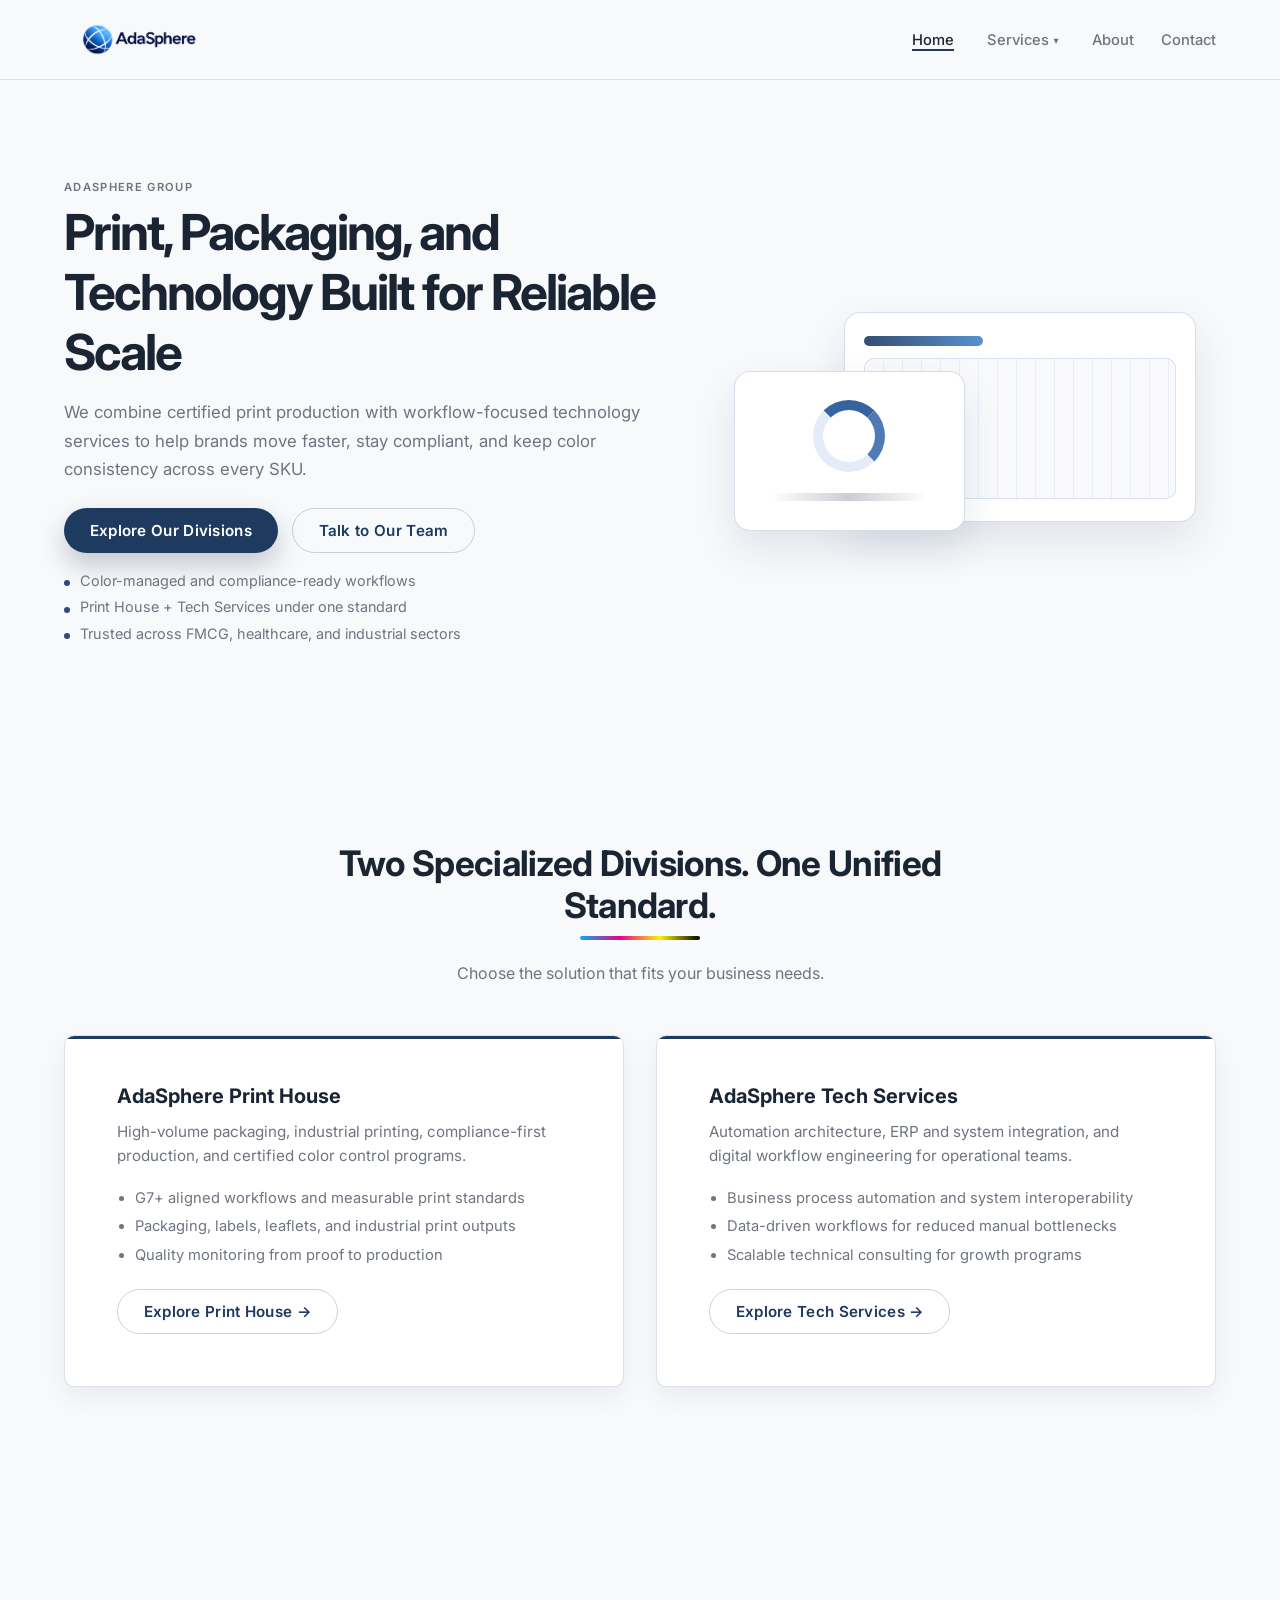
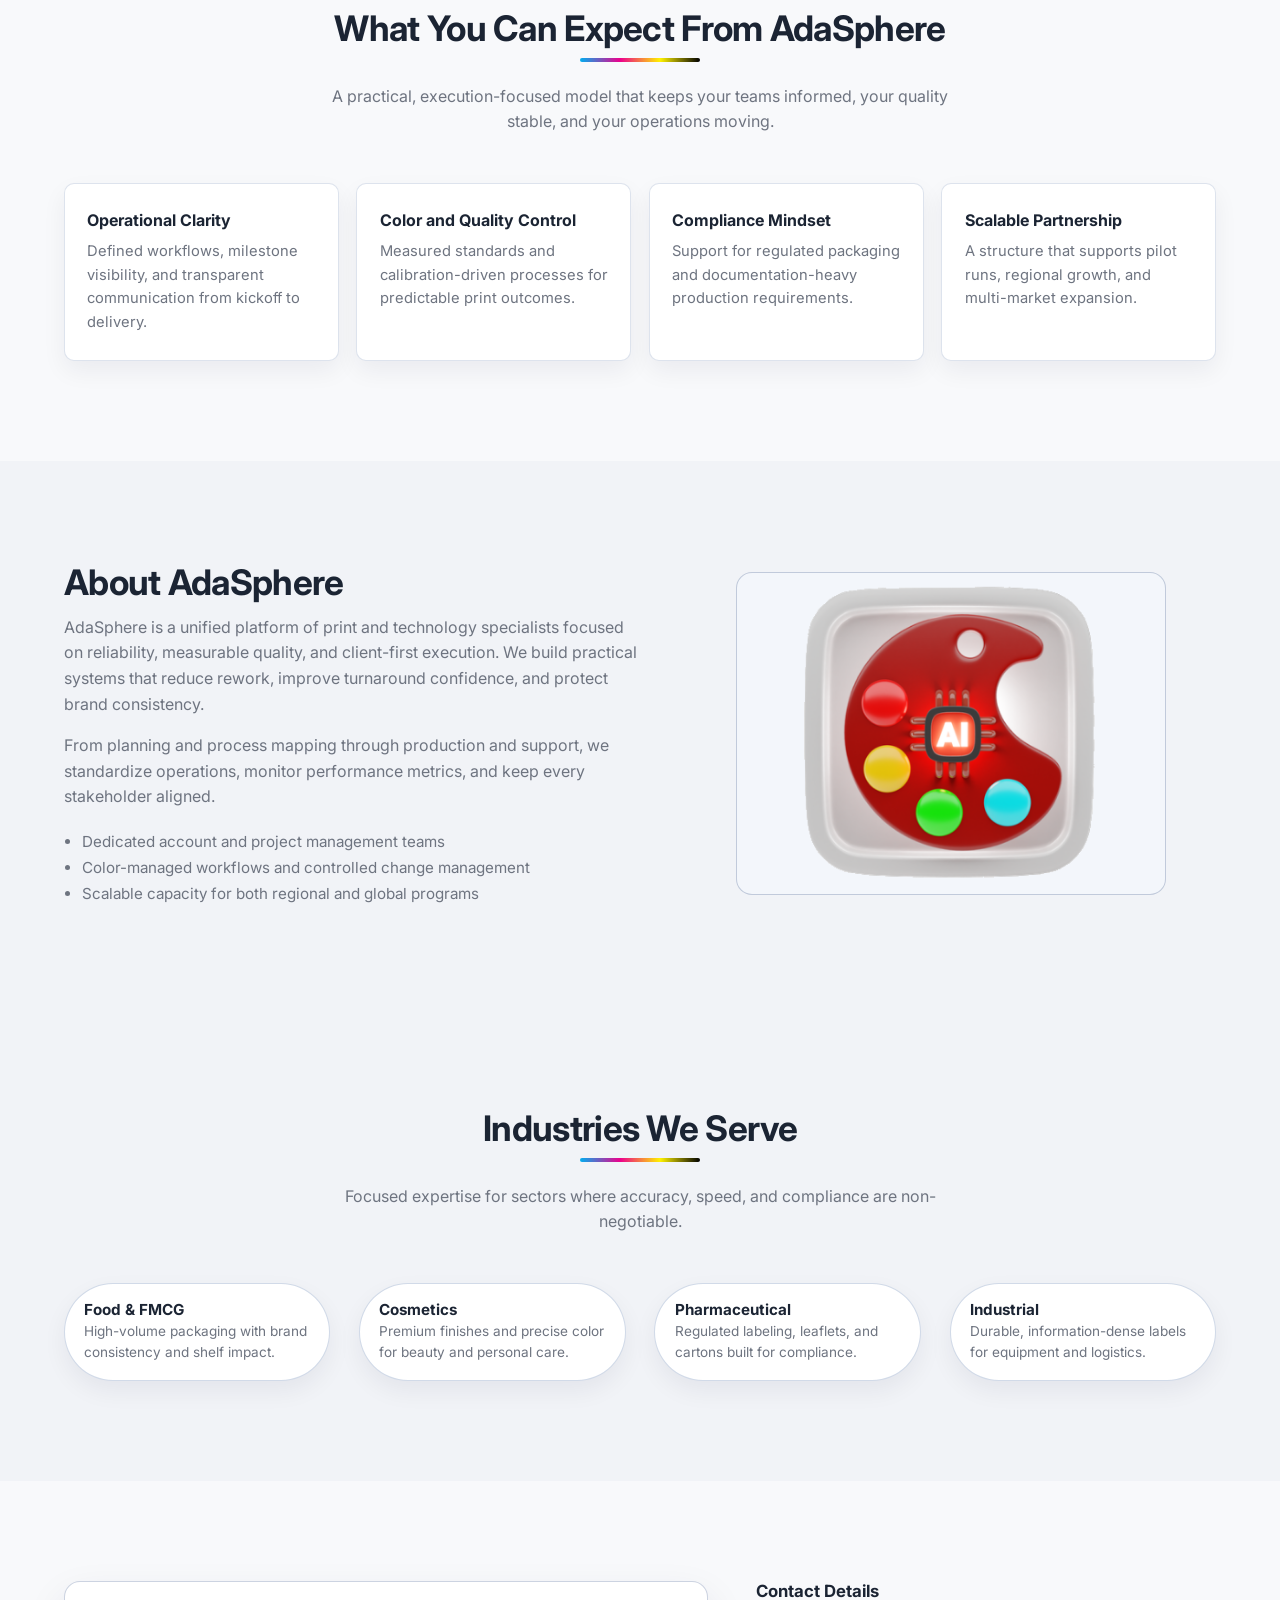
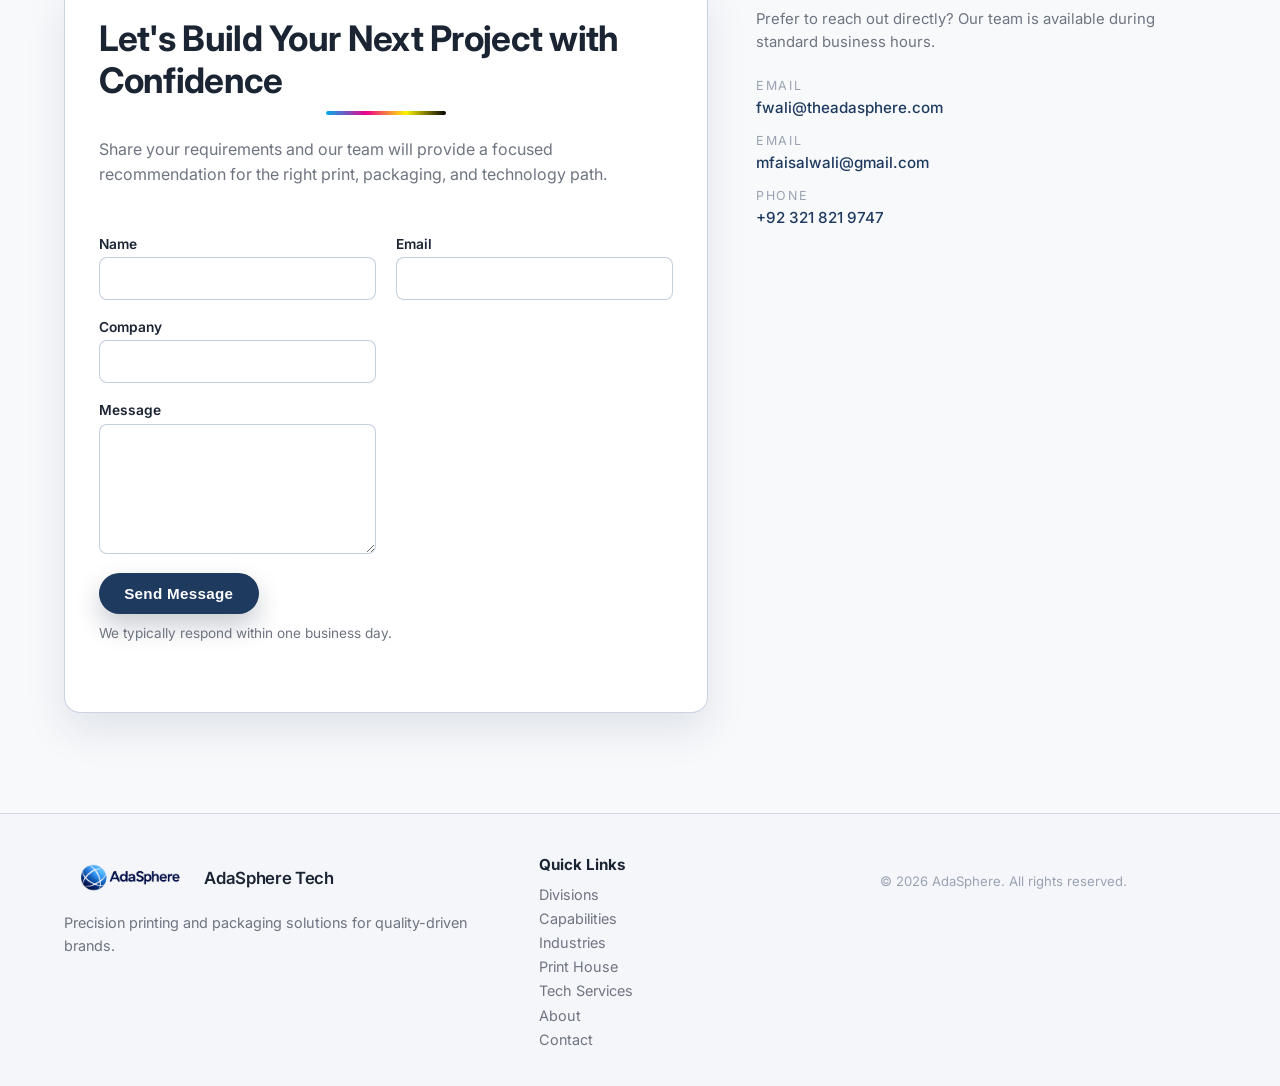
==== commit dd043f27: "Add new email to contact details on index and print-house pages" ====
--- a/index.html
+++ b/index.html
@@ -253,7 +253,11 @@
           <ul class="contact-list">
             <li>
               <span class="label">Email</span>
-              <a href="mailto:faisal@theadasphere.com">faisal@theadasphere.com</a>
+              <a href="mailto:fwali@theadasphere.com">fwali@theadasphere.com</a>
+            </li>
+            <li>
+              <span class="label">Email</span>
+              <a href="mailto:mfaisalwali@gmail.com">mfaisalwali@gmail.com</a>
             </li>
             <li>
               <span class="label">Phone</span>
--- a/styles.css
+++ b/styles.css
@@ -1474,9 +1474,11 @@
   background-color: var(--color-surface);
 }
 
-.video-modal-content video {
+.video-modal-content iframe {
   width: 100%;
+  aspect-ratio: 16 / 9;
   display: block;
+  border: 0;
 }
 
 /* Certificate lightbox */
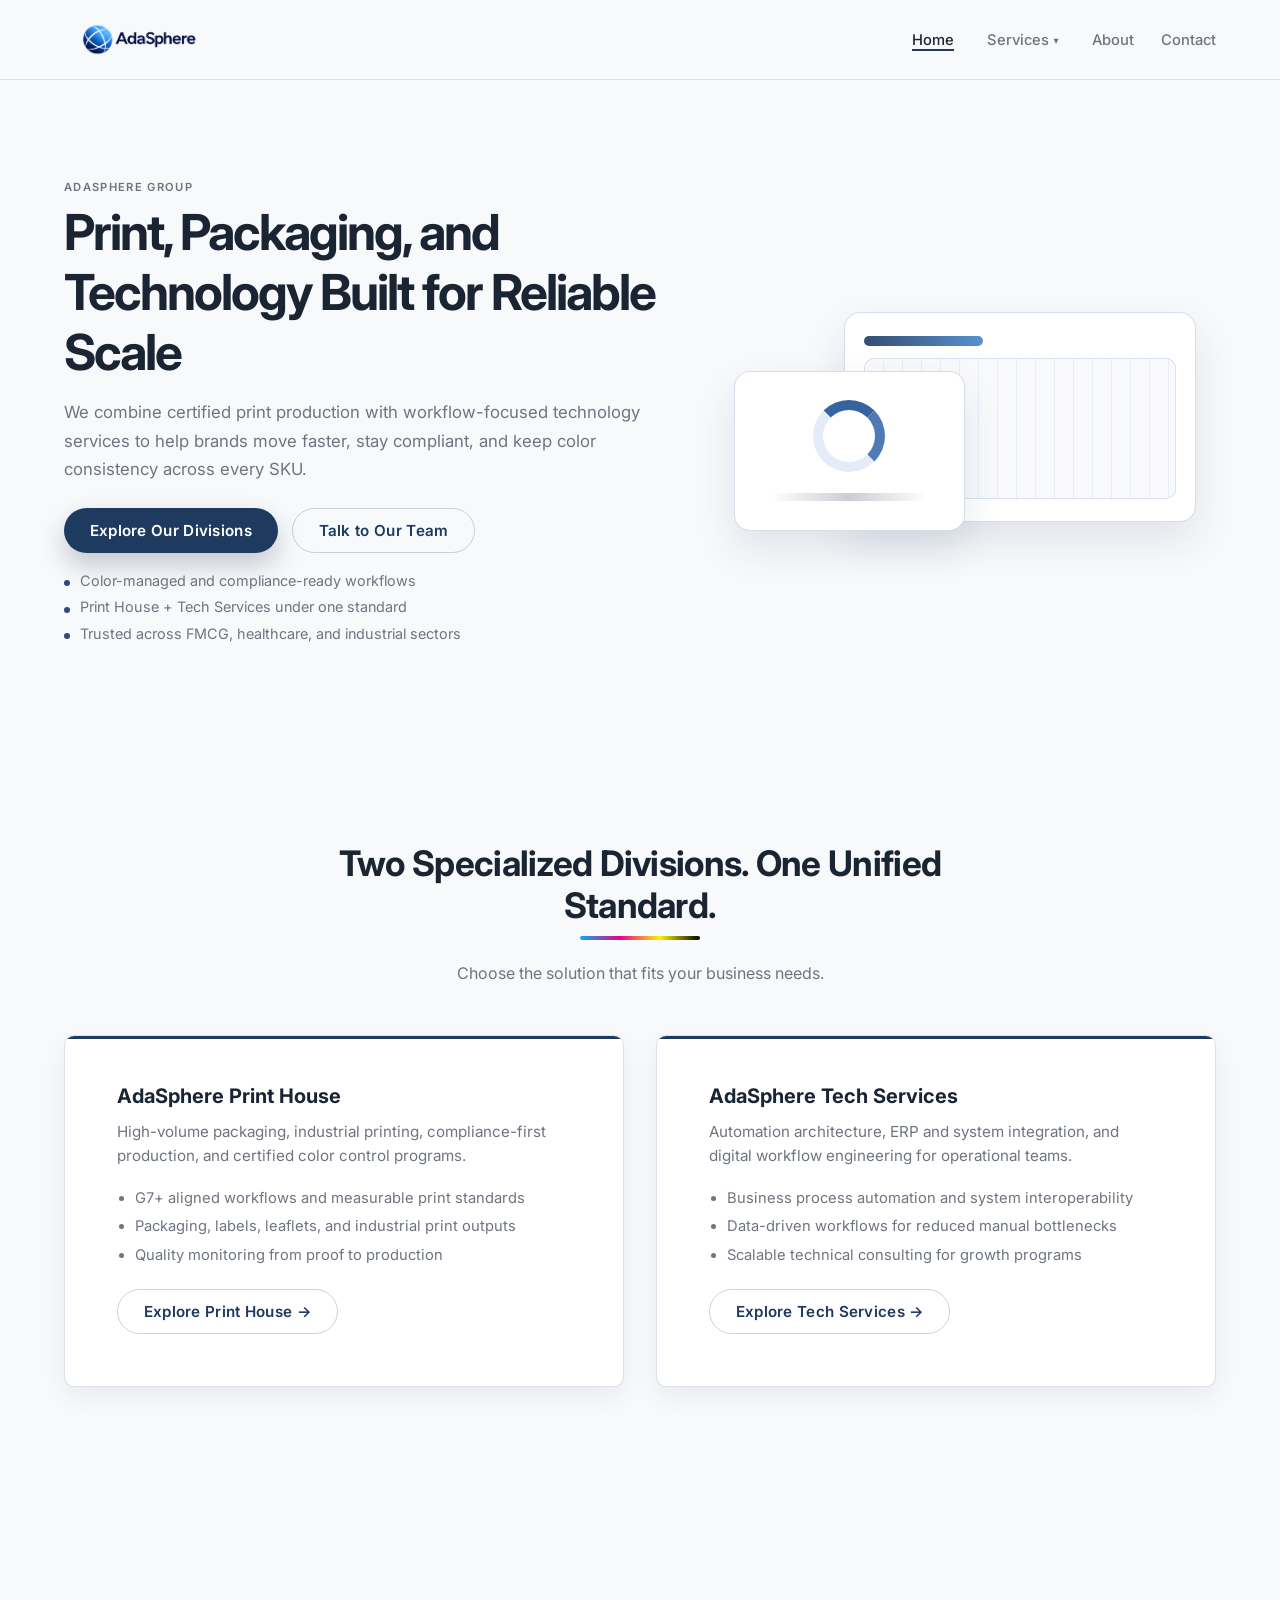
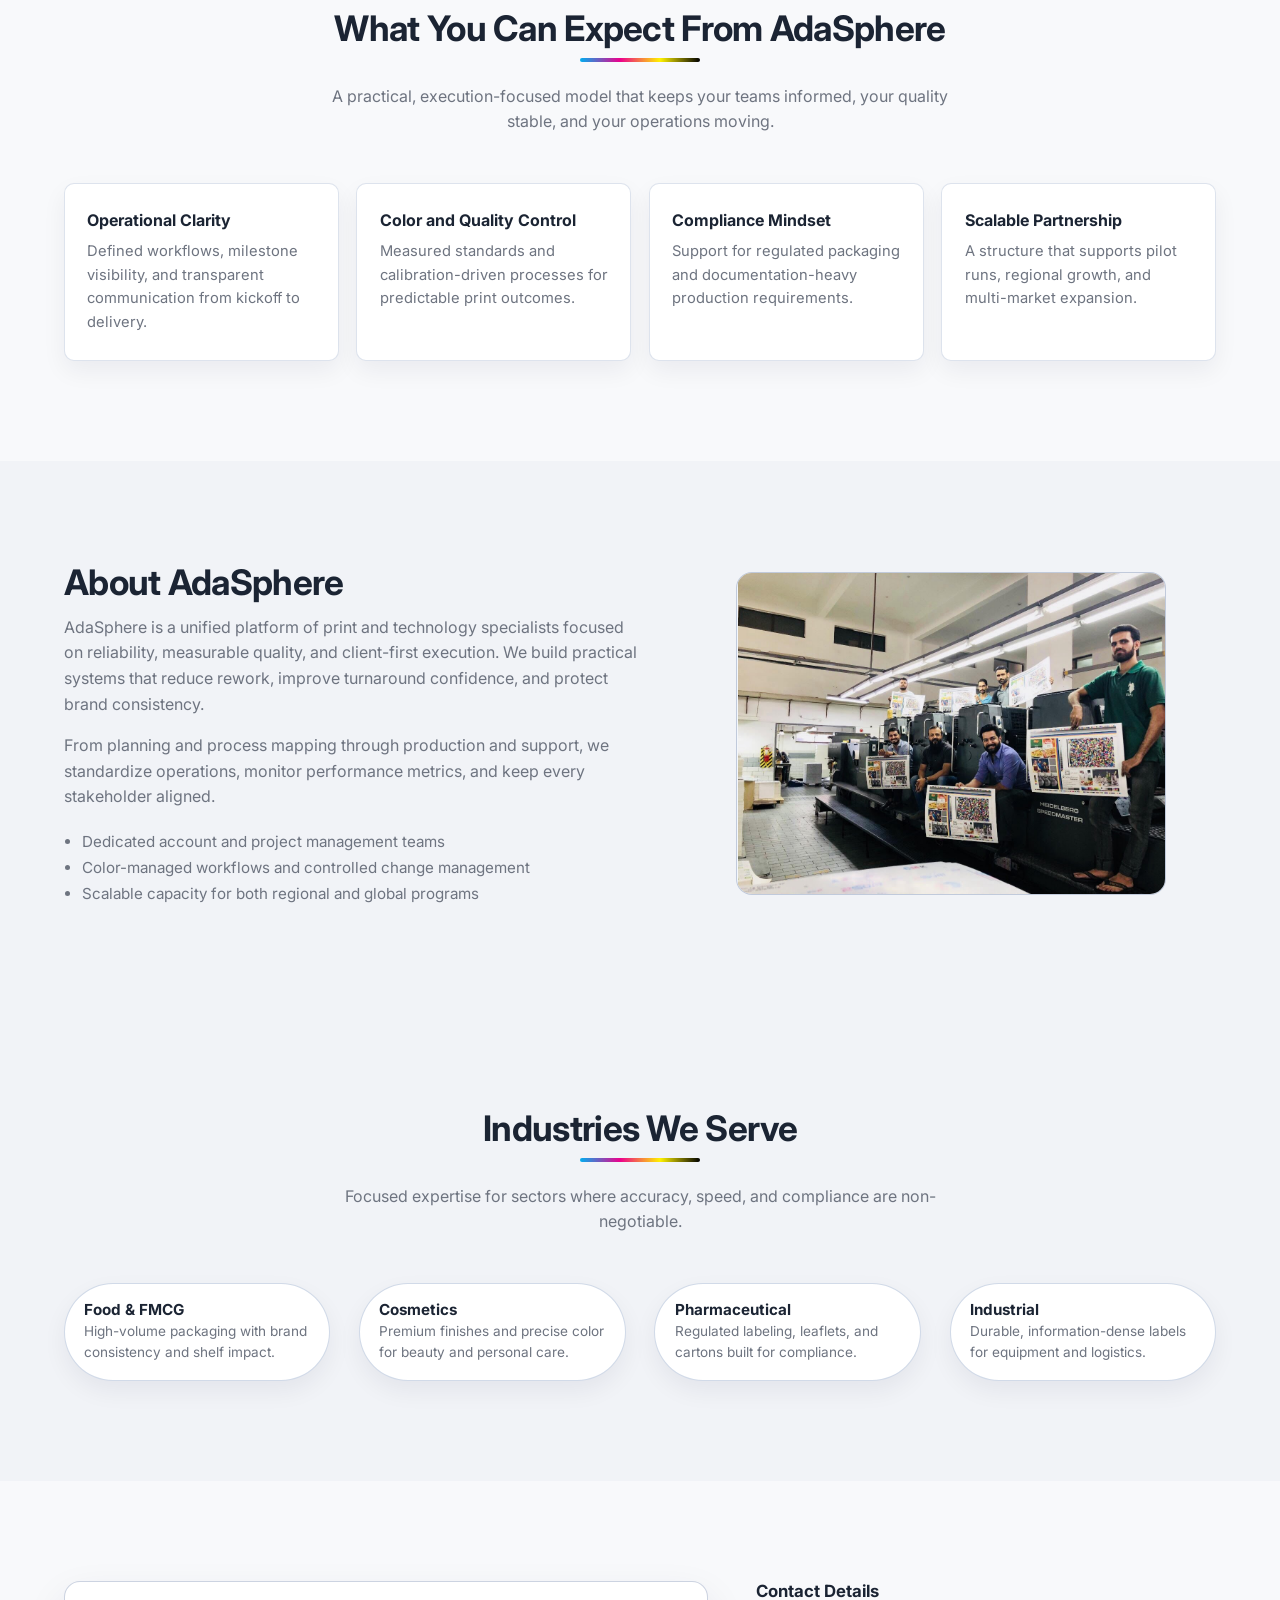
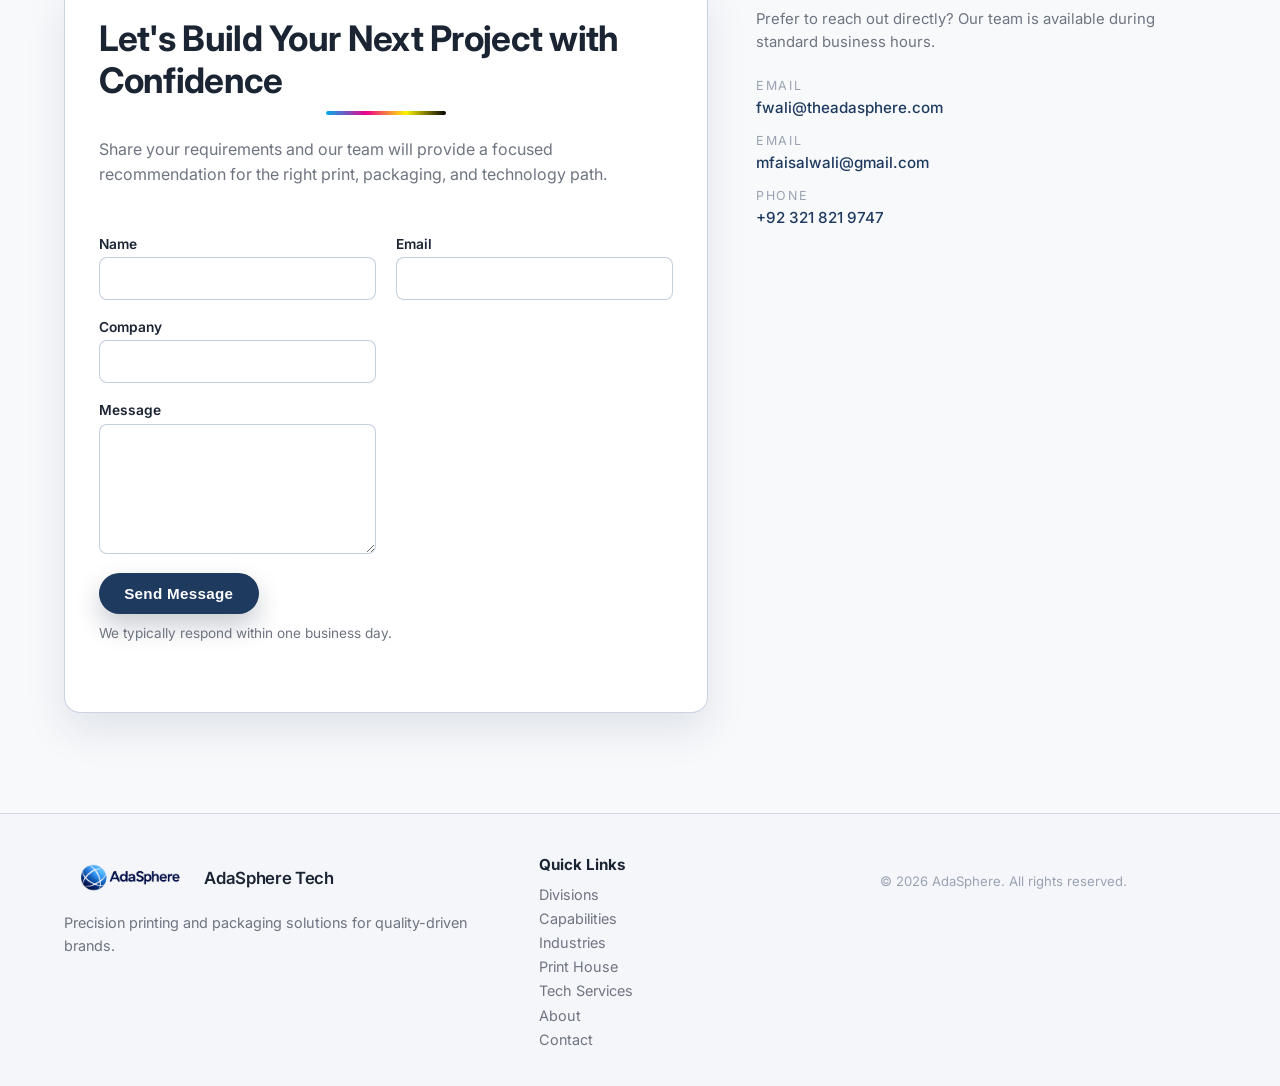
==== commit a82ea835: "Image Replace" ====
--- a/index.html
+++ b/index.html
@@ -167,7 +167,7 @@
 
         <div class="about-visual" aria-hidden="true">
           <div class="about-placeholder">
-            <img src="assets/combo-clean.png" alt="AdaSphere integrated print and technology visual" class="about-image" />
+            <img src="assets/replace.jpeg" alt="AdaSphere integrated print and technology visual" class="about-image" />
           </div>
         </div>
       </div>
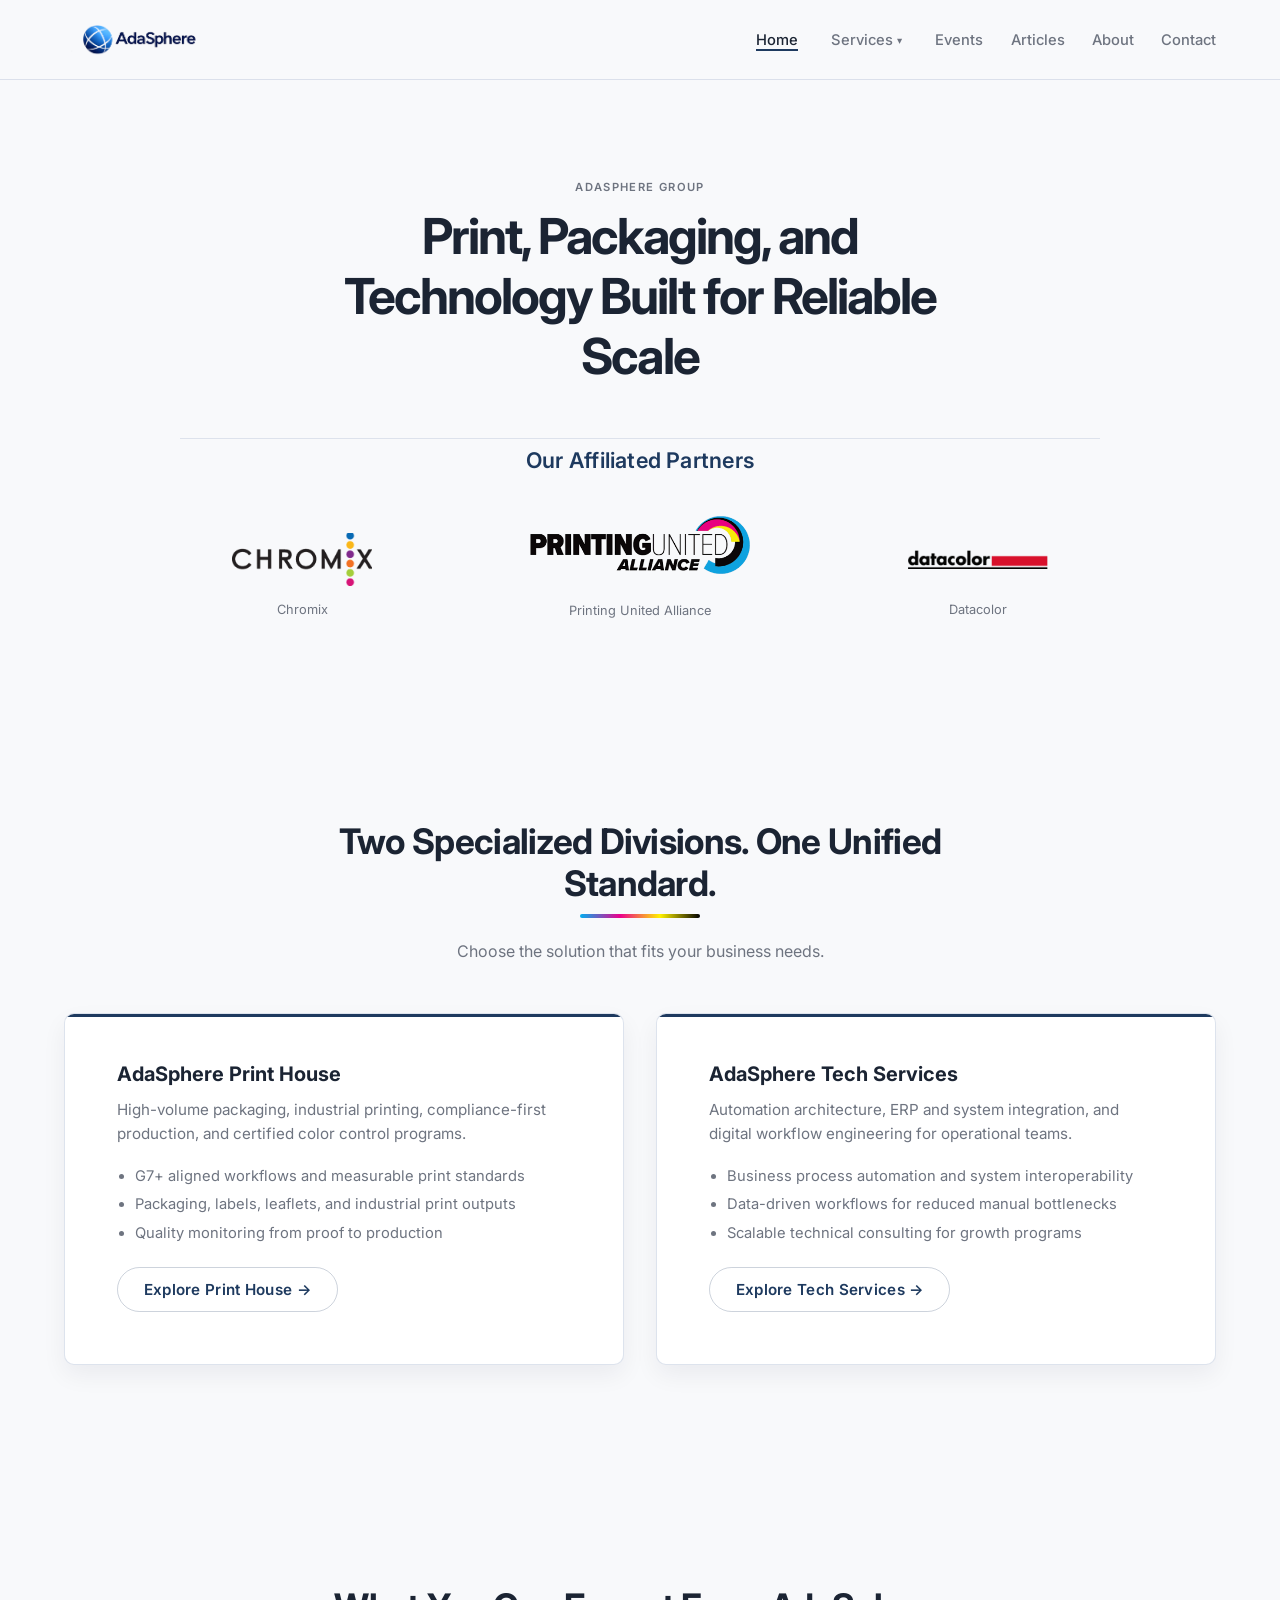
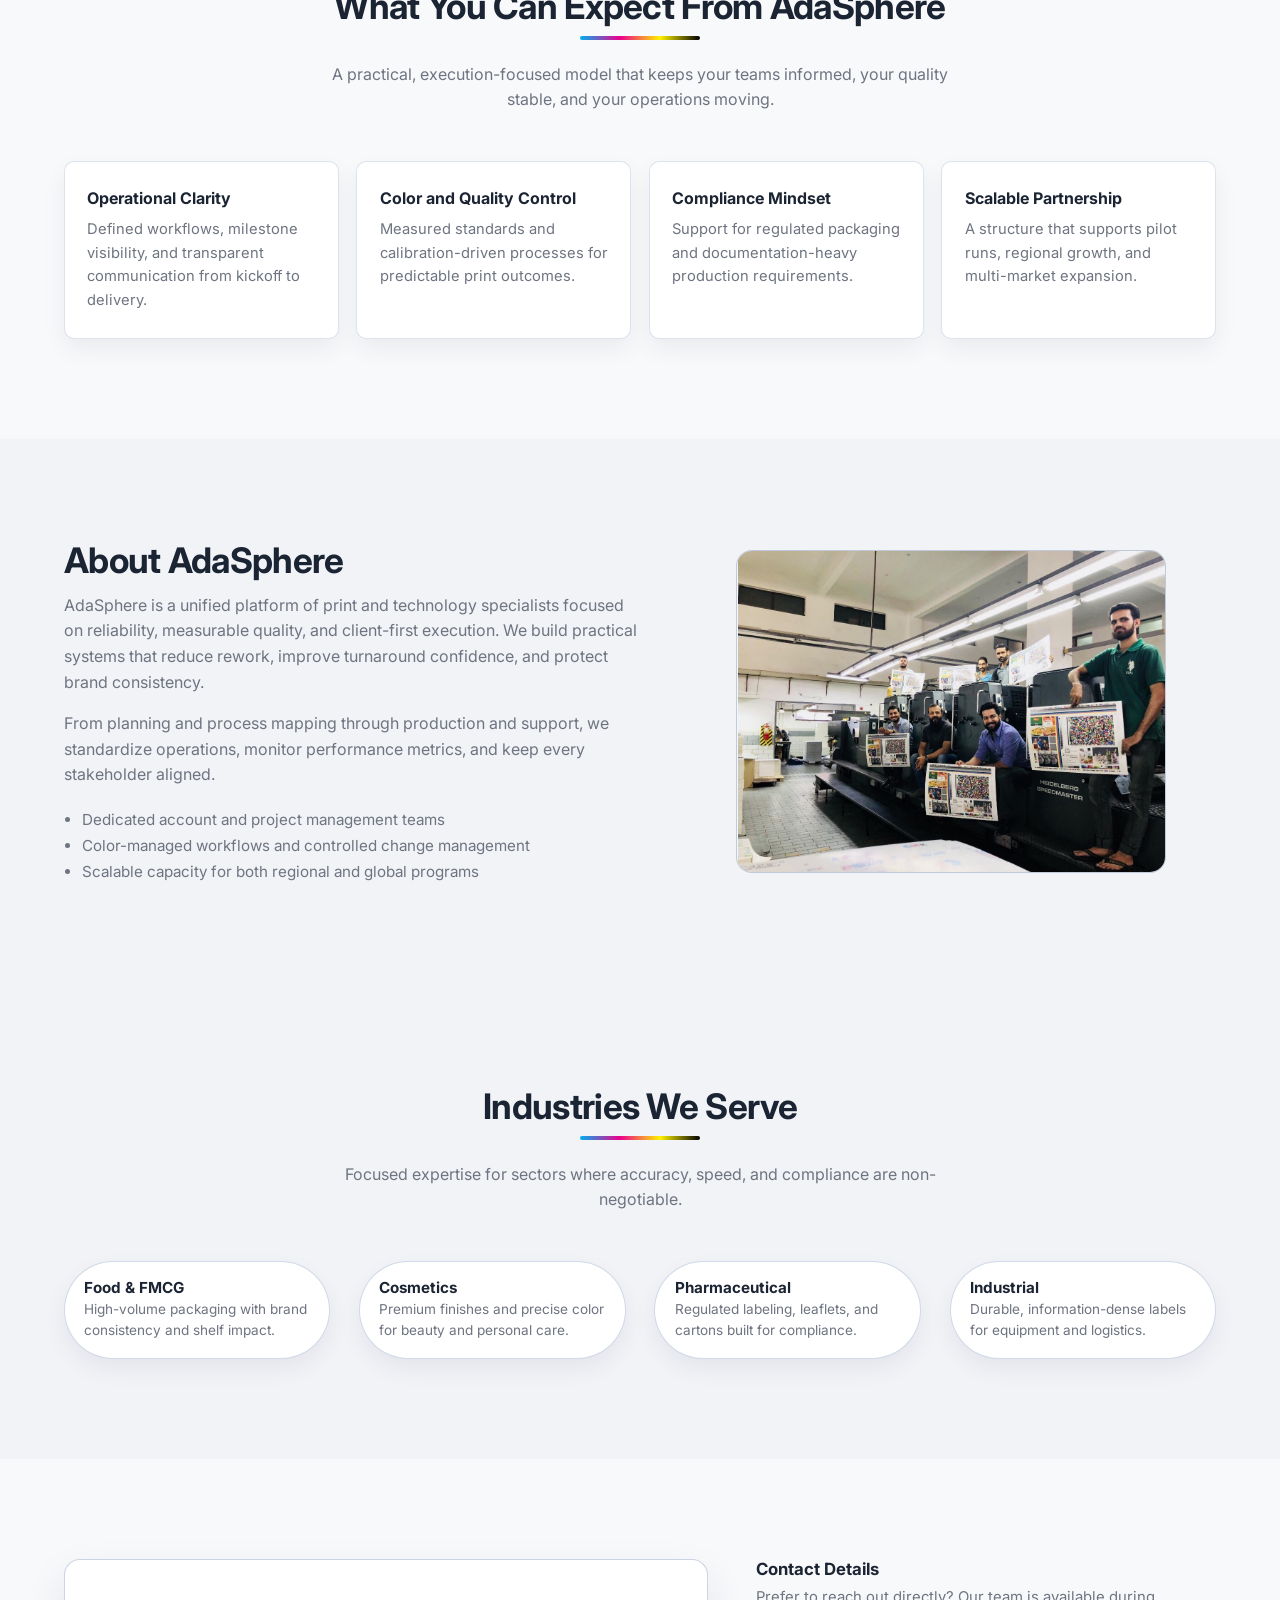
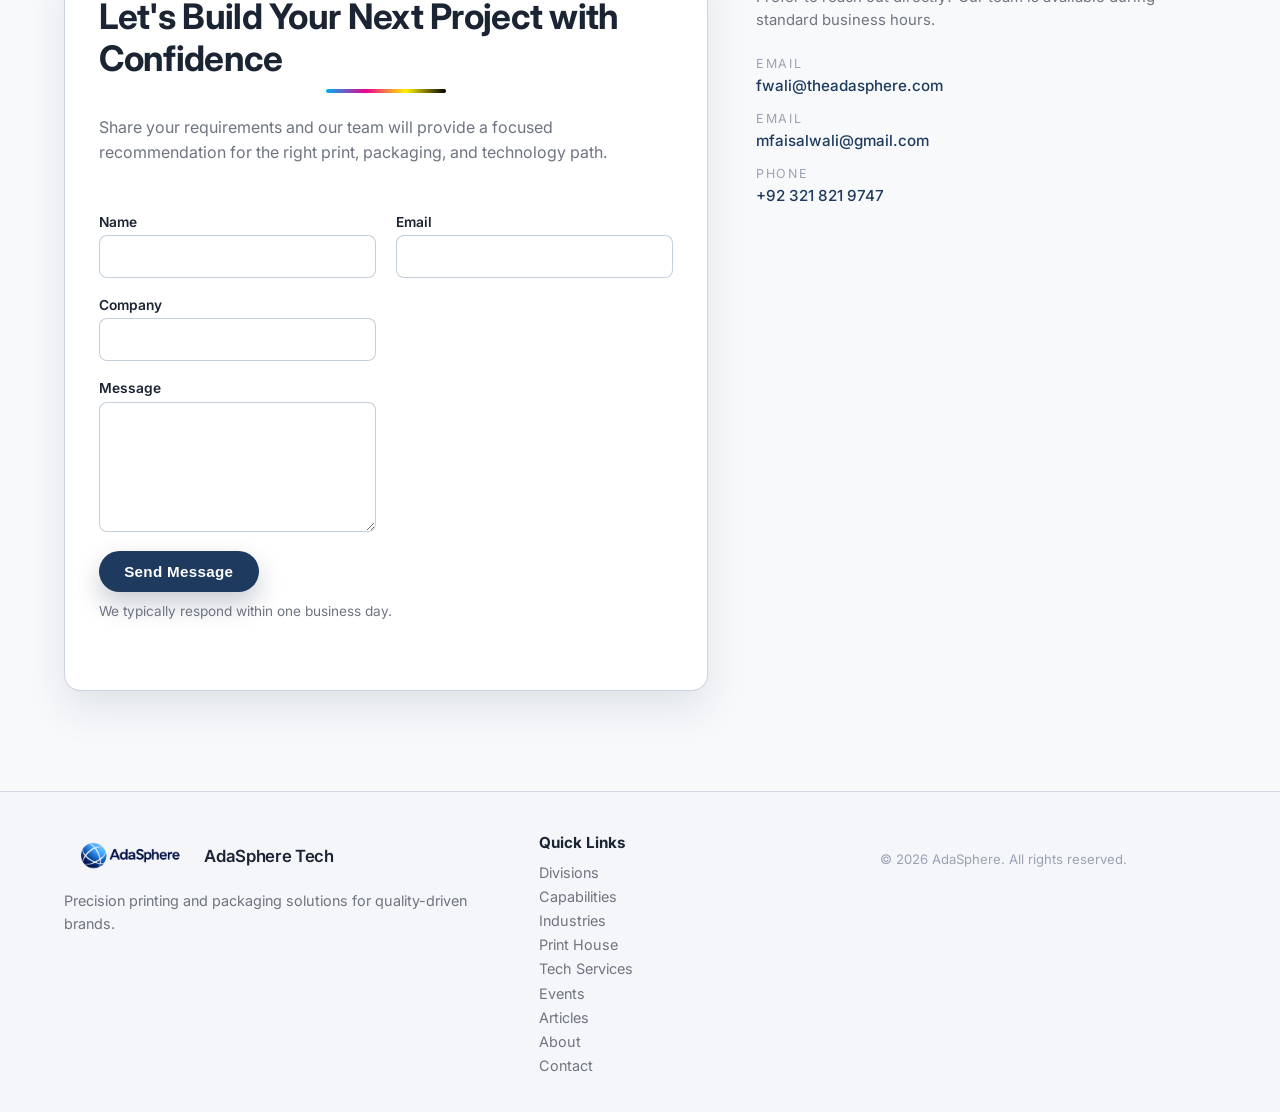
==== commit 2758ec72: "Add affiliated partners, Events page, and Articles blog. Event album photos stay local in assets/eve" ====
--- a/index.html
+++ b/index.html
@@ -45,6 +45,8 @@
               <li role="none"><a href="tech-services.html" role="menuitem">Tech Services</a></li>
             </ul>
           </li>
+          <li class="nav-item"><a href="events.html">Events</a></li>
+          <li class="nav-item"><a href="articles.html">Articles</a></li>
           <li class="nav-item"><a href="#about">About</a></li>
           <li class="nav-item"><a href="#contact">Contact</a></li>
         </ul>
@@ -55,33 +57,28 @@
   <main id="home">
     <!-- Hero -->
     <section class="section hero home-hero">
-      <div class="container hero-grid">
-        <div class="hero-copy">
+      <div class="container home-hero-inner">
+        <div class="hero-copy home-hero-copy">
           <span class="hero-eyebrow">AdaSphere Group</span>
           <h1>Print, Packaging, and Technology Built for Reliable Scale</h1>
-          <p class="lead">
-            We combine certified print production with workflow-focused technology services to help brands move faster, stay compliant, and keep color consistency across every SKU.
-          </p>
-          <div class="hero-actions">
-            <a href="#divisions" class="btn btn-primary">Explore Our Divisions</a>
-            <a href="#contact" class="btn btn-outline">Talk to Our Team</a>
-          </div>
-          <div class="hero-meta home-hero-meta">
-            <span class="home-hero-meta-item">Color-managed and compliance-ready workflows</span>
-            <span class="home-hero-meta-item">Print House + Tech Services under one standard</span>
-            <span class="home-hero-meta-item">Trusted across FMCG, healthcare, and industrial sectors</span>
-          </div>
-        </div>
-
-        <div class="hero-visual" aria-hidden="true">
-          <div class="mockup-card primary">
-            <div class="mockup-label"></div>
-            <div class="mockup-body"></div>
-          </div>
-          <div class="mockup-card secondary">
-            <div class="mockup-roll"></div>
-            <div class="mockup-shadow"></div>
-          </div>
+        </div>
+
+        <div class="partners-strip" id="partners">
+          <h2 class="partners-heading">Our Affiliated Partners</h2>
+          <ul class="partners-grid">
+            <li class="partner-item">
+              <img src="assets/chromix.png" alt="Chromix" class="partner-logo" />
+              <span class="partner-label">Chromix</span>
+            </li>
+            <li class="partner-item partner-item--featured">
+              <img src="assets/printing_united_alliance_logo.png" alt="Printing United Alliance" class="partner-logo" />
+              <span class="partner-label">Printing United Alliance</span>
+            </li>
+            <li class="partner-item">
+              <img src="assets/badge%20datacolor.png" alt="Datacolor" class="partner-logo" />
+              <span class="partner-label">Datacolor</span>
+            </li>
+          </ul>
         </div>
       </div>
     </section>
@@ -293,6 +290,8 @@
           <li><a href="#industries">Industries</a></li>
           <li><a href="print-house.html">Print House</a></li>
           <li><a href="tech-services.html">Tech Services</a></li>
+          <li><a href="events.html">Events</a></li>
+          <li><a href="articles.html">Articles</a></li>
           <li><a href="#about">About</a></li>
           <li><a href="#contact">Contact</a></li>
         </ul>
--- a/styles.css
+++ b/styles.css
@@ -4082,5 +4082,395 @@
   .certifications-grid {
     grid-template-columns: minmax(0, 1fr);
   }
-}
-
+
+  .partners-grid {
+    grid-template-columns: minmax(0, 1fr);
+  }
+
+  .albums-grid,
+  .articles-grid {
+    grid-template-columns: minmax(0, 1fr);
+  }
+
+  .event-gallery {
+    grid-template-columns: minmax(0, 1fr);
+  }
+}
+
+/* -------------------------------------------------------------------------- */
+/* Home partners strip                                                        */
+/* -------------------------------------------------------------------------- */
+
+.home-hero-inner {
+  display: flex;
+  flex-direction: column;
+  align-items: center;
+  text-align: center;
+  gap: 2.5rem;
+}
+
+.home-hero-copy {
+  max-width: 42rem;
+}
+
+.home-hero-copy h1 {
+  margin-top: 0.75rem;
+}
+
+.partners-strip {
+  width: 100%;
+  max-width: 920px;
+  padding-top: 0.5rem;
+  border-top: 1px solid var(--color-border-subtle);
+}
+
+.partners-heading {
+  margin: 0 0 1.5rem;
+  font-size: clamp(1.15rem, 2vw, 1.35rem);
+  font-weight: 600;
+  color: var(--color-primary);
+  letter-spacing: 0.01em;
+}
+
+.partners-grid {
+  list-style: none;
+  margin: 0;
+  padding: 0;
+  display: grid;
+  grid-template-columns: minmax(0, 1fr) minmax(0, 1.5fr) minmax(0, 1fr);
+  gap: 1.25rem 2rem;
+  align-items: center;
+}
+
+.partner-item {
+  display: flex;
+  flex-direction: column;
+  align-items: center;
+  justify-content: flex-end;
+  gap: 0.65rem;
+  min-height: 120px;
+}
+
+.partner-logo {
+  width: 140px;
+  height: 64px;
+  object-fit: contain;
+  display: block;
+  background: transparent;
+}
+
+.partner-item--featured .partner-logo {
+  width: 220px;
+  height: 96px;
+}
+
+.partner-label {
+  font-size: 0.8rem;
+  color: var(--color-text-muted);
+  text-align: center;
+  line-height: 1.3;
+}
+
+/* -------------------------------------------------------------------------- */
+/* Events                                                                     */
+/* -------------------------------------------------------------------------- */
+
+.page-intro .section-header h1 {
+  margin: 0 0 0.75rem;
+  font-size: clamp(1.85rem, 3vw, 2.35rem);
+  color: var(--color-primary);
+}
+
+.events-year-nav {
+  margin: 0 0 2rem;
+}
+
+.events-year-nav ul {
+  list-style: none;
+  margin: 0;
+  padding: 0;
+  display: flex;
+  flex-wrap: wrap;
+  gap: 0.6rem;
+  justify-content: center;
+}
+
+.events-year-nav a {
+  display: inline-block;
+  padding: 0.4rem 0.9rem;
+  border: 1px solid var(--color-border-subtle);
+  border-radius: var(--radius-sm);
+  color: var(--color-primary);
+  text-decoration: none;
+  font-size: 0.9rem;
+  font-weight: 600;
+  background: var(--color-surface);
+  transition: background-color var(--transition-fast), border-color var(--transition-fast);
+}
+
+.events-year-nav a:hover {
+  background: var(--color-accent-soft);
+  border-color: rgba(30, 58, 95, 0.25);
+}
+
+.events-year-block {
+  margin-bottom: 2.5rem;
+  scroll-margin-top: 5.5rem;
+}
+
+.events-year-heading {
+  margin: 0 0 1rem;
+  font-size: 1.35rem;
+  color: var(--color-primary);
+  padding-bottom: 0.5rem;
+  border-bottom: 1px solid var(--color-border-subtle);
+}
+
+.albums-grid {
+  display: grid;
+  grid-template-columns: repeat(3, minmax(0, 1fr));
+  gap: 1.5rem;
+  margin-top: 0.5rem;
+}
+
+.album-card {
+  display: flex;
+  flex-direction: column;
+  text-decoration: none;
+  color: inherit;
+  background: var(--color-surface);
+  border: 1px solid var(--color-border-subtle);
+  border-radius: var(--radius-md);
+  overflow: hidden;
+  transition: transform var(--transition-fast), box-shadow var(--transition-fast);
+}
+
+.album-card:hover {
+  transform: translateY(-2px);
+  box-shadow: var(--shadow-soft);
+}
+
+.album-card-media {
+  aspect-ratio: 16 / 10;
+  overflow: hidden;
+  background: var(--color-surface-alt);
+}
+
+.album-card-media img {
+  width: 100%;
+  height: 100%;
+  object-fit: cover;
+  display: block;
+}
+
+.album-card-body {
+  padding: 1rem 1.1rem 1.2rem;
+}
+
+.album-card-body h2 {
+  margin: 0 0 0.35rem;
+  font-size: 1.1rem;
+  color: var(--color-primary);
+}
+
+.album-meta {
+  margin: 0;
+  font-size: 0.85rem;
+  color: var(--color-text-muted);
+}
+
+.event-album {
+  scroll-margin-top: 5.5rem;
+}
+
+.event-gallery {
+  display: grid;
+  grid-template-columns: repeat(2, minmax(0, 1fr));
+  gap: 1rem;
+}
+
+.event-photo {
+  margin: 0;
+  aspect-ratio: 4 / 3;
+  border-radius: var(--radius-md);
+  overflow: hidden;
+  background: var(--color-surface-alt);
+  border: 1px solid var(--color-border-subtle);
+}
+
+.event-photo img {
+  width: 100%;
+  height: 100%;
+  object-fit: cover;
+  display: block;
+}
+
+.event-album code {
+  font-size: 0.85em;
+  background: var(--color-surface-alt);
+  padding: 0.1em 0.35em;
+  border-radius: 4px;
+}
+
+/* -------------------------------------------------------------------------- */
+/* Articles listing + detail                                                  */
+/* -------------------------------------------------------------------------- */
+
+.articles-grid {
+  display: grid;
+  grid-template-columns: repeat(2, minmax(0, 1fr));
+  gap: 1.75rem 1.5rem;
+  margin-top: 0.5rem;
+}
+
+.article-card {
+  display: flex;
+  flex-direction: column;
+  text-decoration: none;
+  color: inherit;
+  transition: opacity var(--transition-fast);
+}
+
+.article-card:hover {
+  opacity: 0.92;
+}
+
+.article-card:hover .article-card-body h2 {
+  color: var(--color-primary-soft);
+}
+
+.article-card-media {
+  aspect-ratio: 16 / 9;
+  overflow: hidden;
+  background: var(--color-surface-alt);
+  border-radius: var(--radius-sm);
+}
+
+.article-card-media img {
+  width: 100%;
+  height: 100%;
+  object-fit: cover;
+  display: block;
+}
+
+.article-card-body {
+  padding: 0.9rem 0 0;
+}
+
+.article-card-body h2 {
+  margin: 0 0 0.4rem;
+  font-size: clamp(1.05rem, 1.8vw, 1.25rem);
+  line-height: 1.3;
+  color: var(--color-text);
+  transition: color var(--transition-fast);
+}
+
+.article-deck {
+  margin: 0;
+  font-size: 0.92rem;
+  color: var(--color-text-muted);
+  line-height: 1.45;
+}
+
+.article-detail-inner {
+  max-width: 760px;
+}
+
+.article-back {
+  margin: 0 0 1.25rem;
+}
+
+.article-back a {
+  color: var(--color-primary);
+  text-decoration: none;
+  font-size: 0.95rem;
+  font-weight: 500;
+}
+
+.article-back a:hover {
+  text-decoration: underline;
+}
+
+.article-detail-header h1 {
+  margin: 0 0 0.5rem;
+  font-size: clamp(1.75rem, 3vw, 2.25rem);
+  color: var(--color-primary);
+  line-height: 1.25;
+}
+
+.article-meta {
+  margin: 0;
+  font-size: 0.9rem;
+  color: var(--color-text-muted);
+}
+
+.article-featured {
+  margin: 1.75rem 0 1.5rem;
+  border-radius: var(--radius-md);
+  overflow: hidden;
+  background: var(--color-surface-alt);
+}
+
+.article-featured img {
+  width: 100%;
+  height: auto;
+  display: block;
+}
+
+.article-body p {
+  margin: 0 0 1.1rem;
+  line-height: 1.7;
+  color: var(--color-text);
+}
+
+.article-body h2 {
+  margin: 1.75rem 0 0.75rem;
+  font-size: 1.25rem;
+  color: var(--color-primary);
+  line-height: 1.3;
+}
+
+.article-body ul {
+  margin: 0 0 1.1rem;
+  padding-left: 1.25rem;
+  color: var(--color-text);
+  line-height: 1.6;
+}
+
+.article-body li {
+  margin-bottom: 0.4rem;
+}
+
+.article-body p:last-child,
+.article-body ul:last-child {
+  margin-bottom: 0;
+}
+
+@media (max-width: 900px) {
+  .partners-grid {
+    grid-template-columns: repeat(3, minmax(0, 1fr));
+    gap: 1rem;
+  }
+
+  .albums-grid {
+    grid-template-columns: repeat(2, minmax(0, 1fr));
+  }
+}
+
+@media (max-width: 720px) {
+  .partners-grid {
+    grid-template-columns: minmax(0, 1fr);
+    max-width: 240px;
+    margin-inline: auto;
+  }
+
+  .albums-grid,
+  .articles-grid {
+    grid-template-columns: minmax(0, 1fr);
+  }
+
+  .event-gallery {
+    grid-template-columns: minmax(0, 1fr);
+  }
+}
+
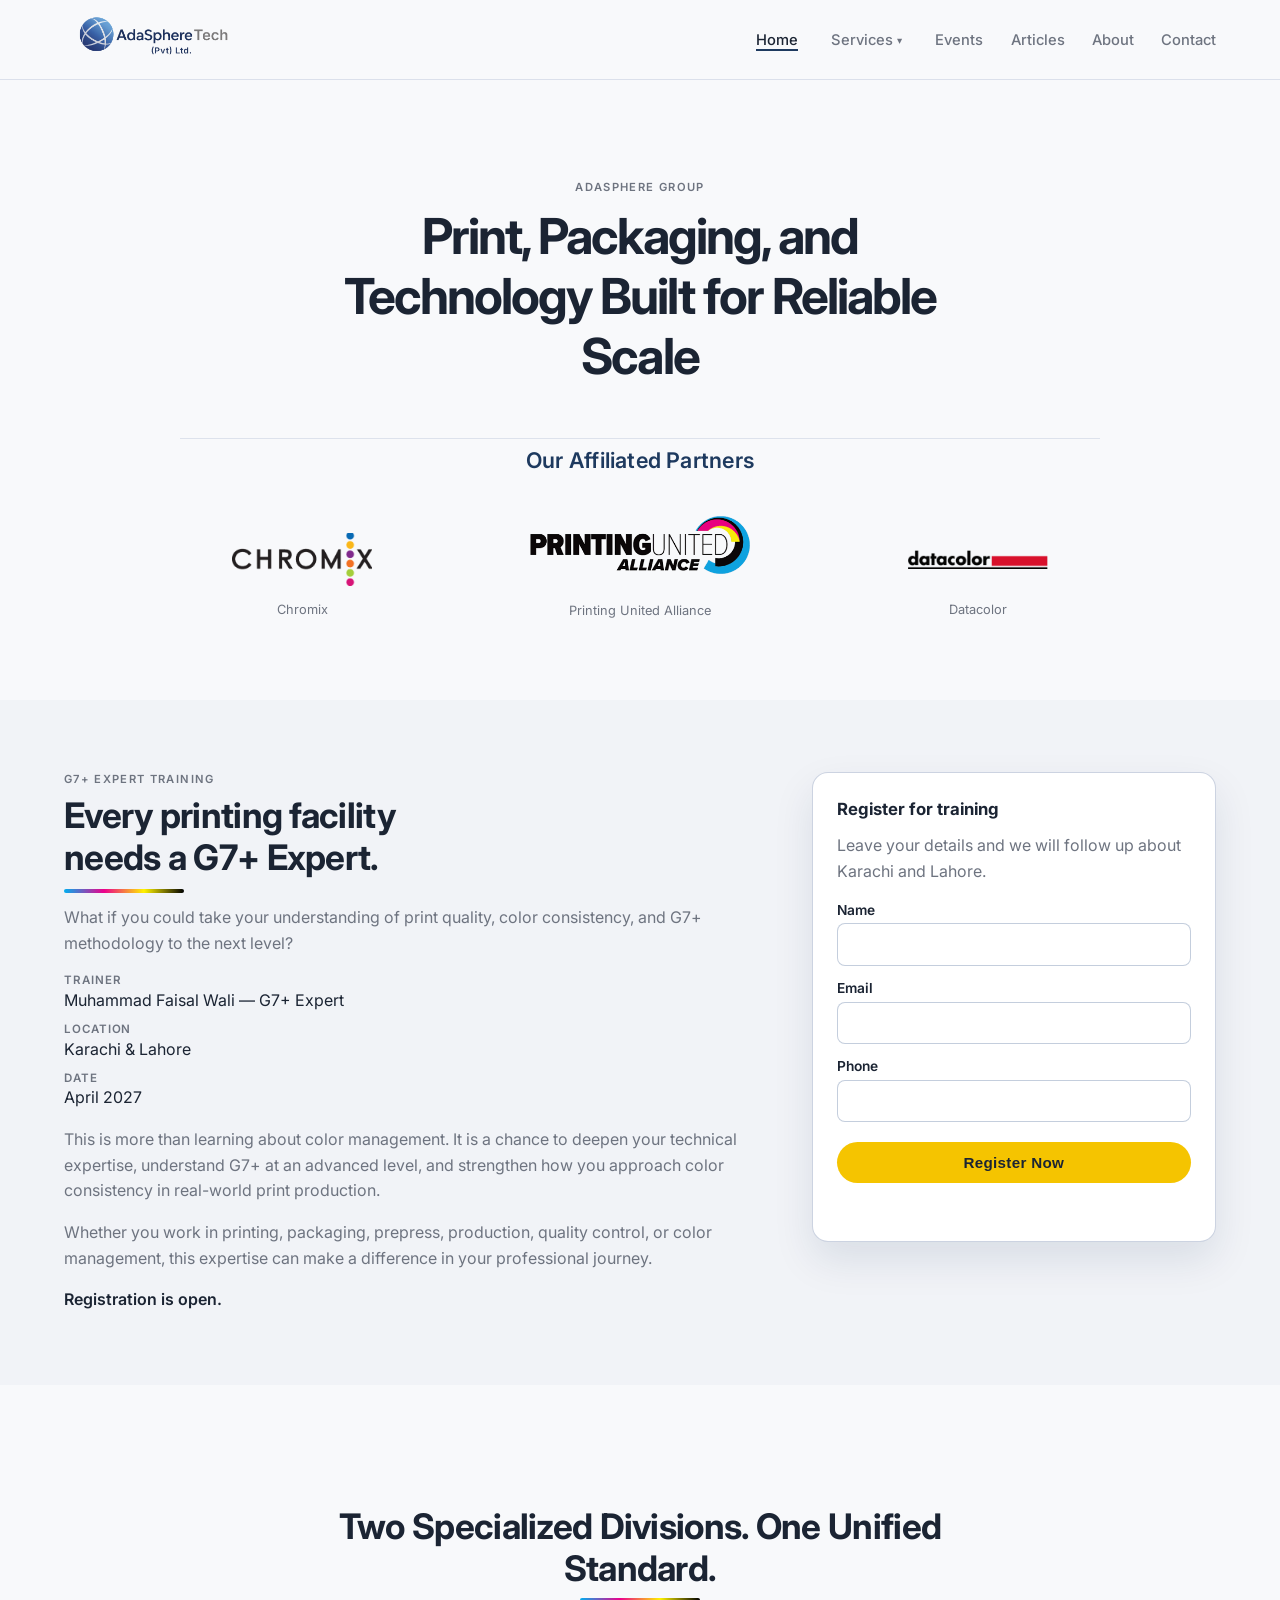
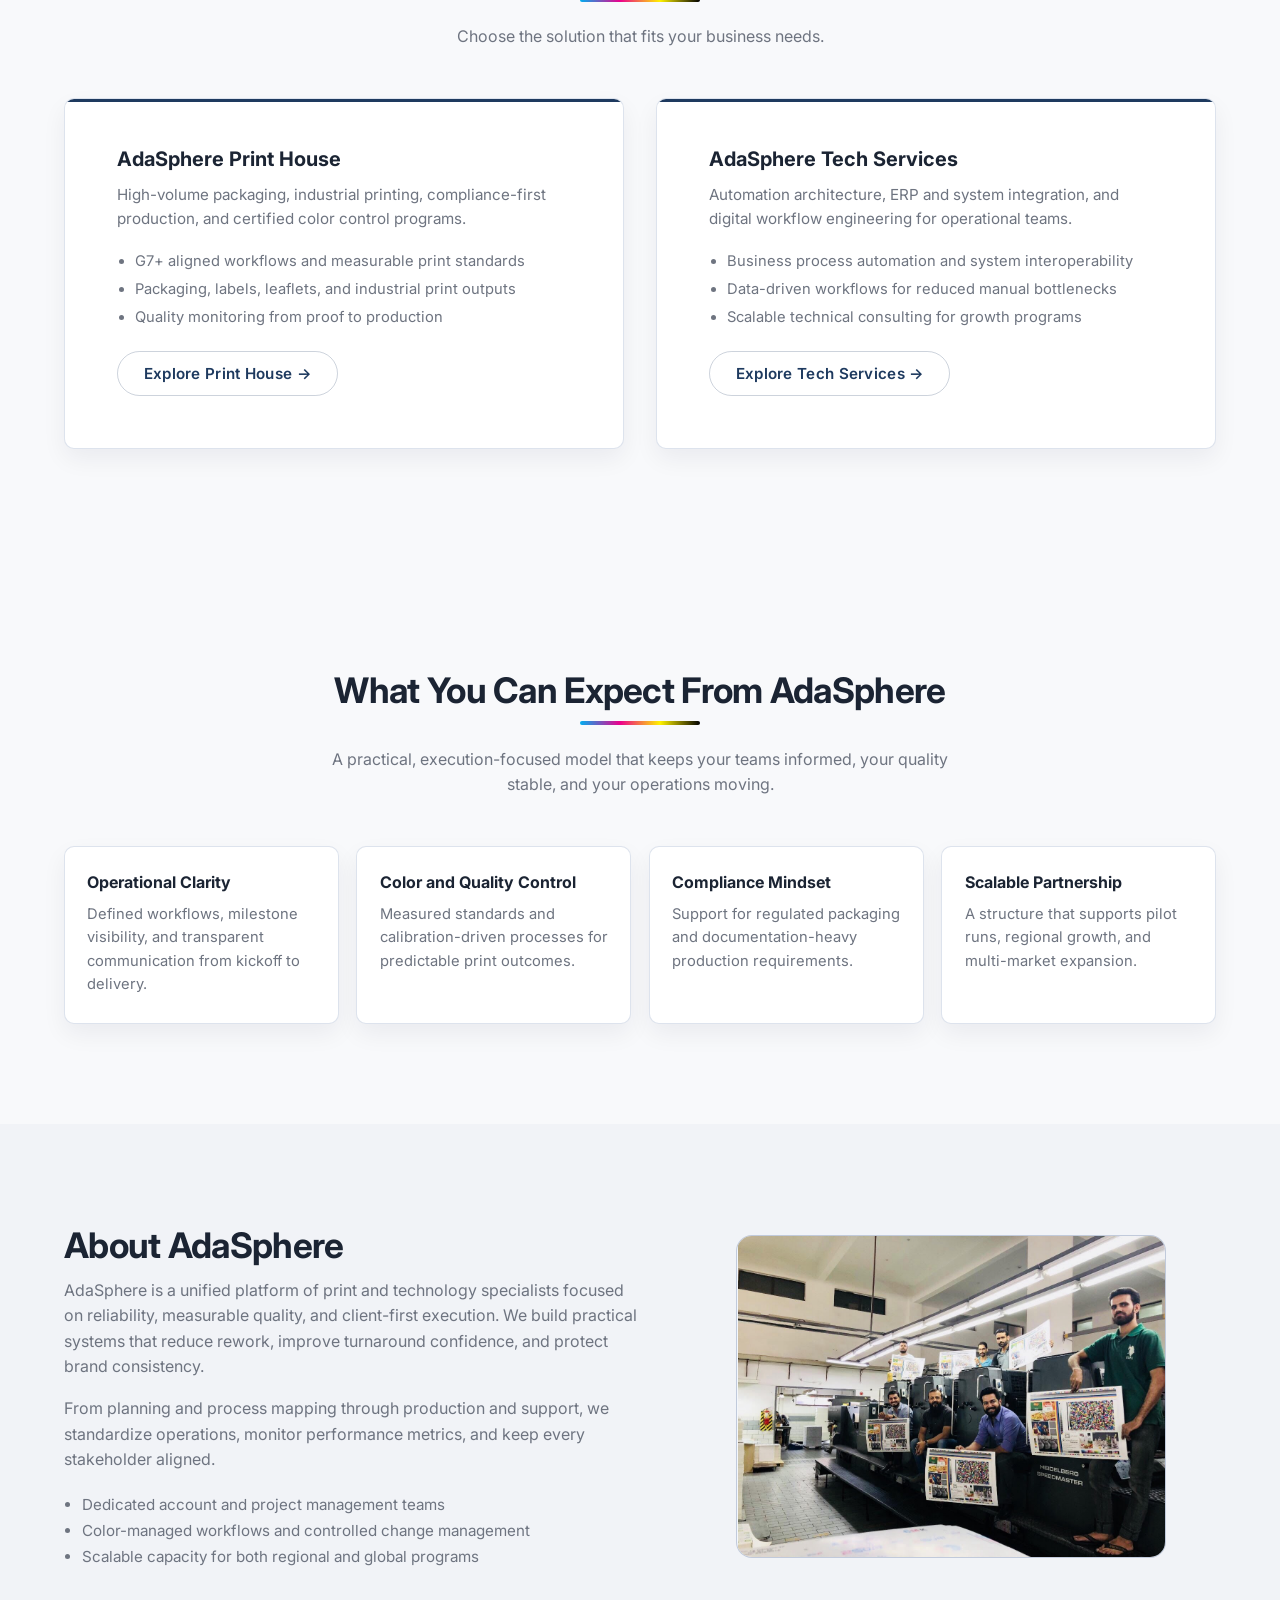
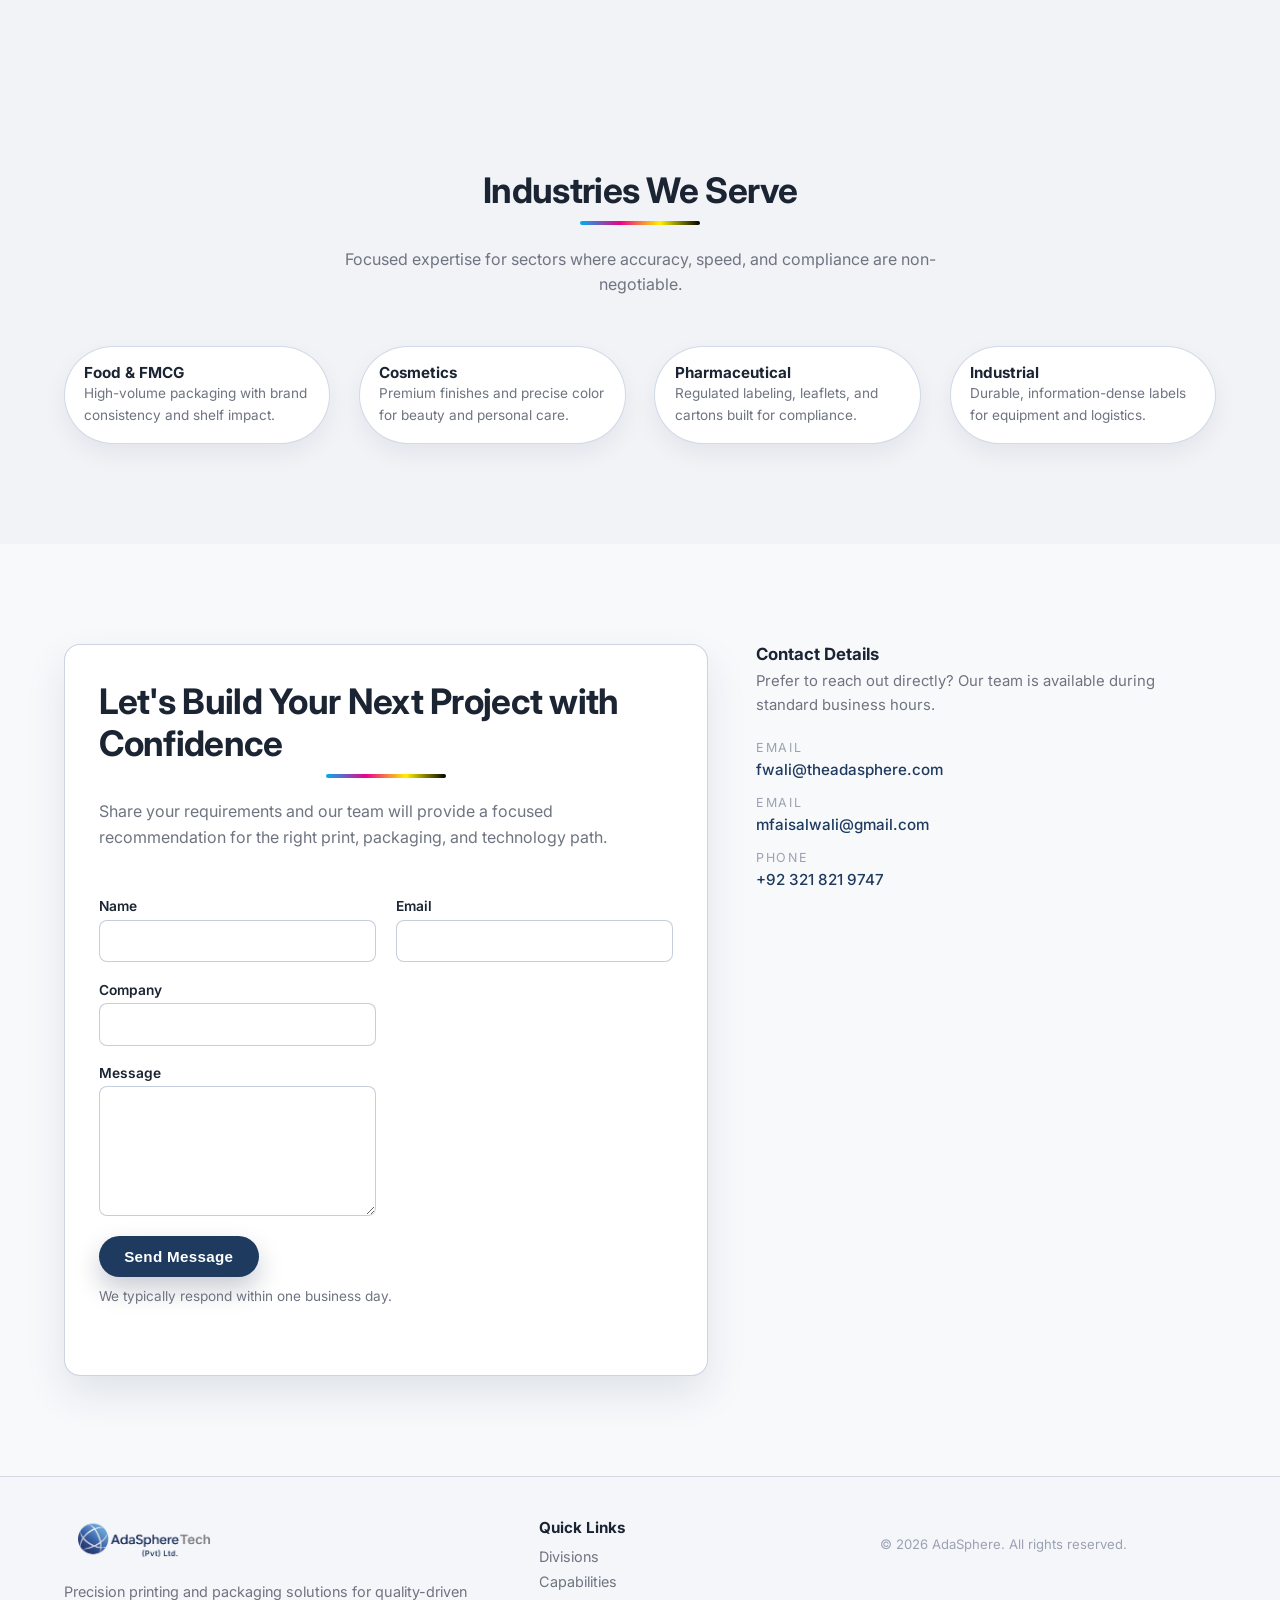
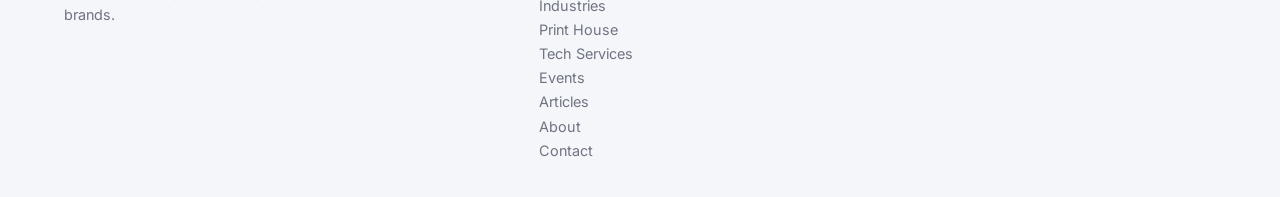
==== commit 06086c96: "Add G7+ training signup, update the logo, and tighten the mobile menu. Co-authored-by: Cursor <curso" ====
--- a/index.html
+++ b/index.html
@@ -21,7 +21,7 @@
       <a href="#home" class="brand">
         <img
           src="assets\adasphere-logo.png"
-          alt="AdaSphere Tech logo"
+          alt="AdaSphere Tech (Pvt) Ltd."
           class="brand-logo"
         />
         <div class="brand-text">
@@ -83,6 +83,50 @@
       </div>
     </section>
 
+    <!-- G7+ Expert Training -->
+    <section id="g7-training" class="section g7-training">
+      <div class="container g7-training-grid">
+        <div class="g7-training-copy">
+          <span class="hero-eyebrow">G7+ Expert Training</span>
+          <h2>Every printing facility needs a G7+ Expert.</h2>
+          <p>
+            What if you could take your understanding of print quality, color consistency, and G7+ methodology to the next level?
+          </p>
+          <ul class="g7-training-facts">
+            <li><span>Trainer</span> Muhammad Faisal Wali — G7+ Expert</li>
+            <li><span>Location</span> Karachi &amp; Lahore</li>
+            <li><span>Date</span> April 2027</li>
+          </ul>
+          <p>
+            This is more than learning about color management. It is a chance to deepen your technical expertise, understand G7+ at an advanced level, and strengthen how you approach color consistency in real-world print production.
+          </p>
+          <p>
+            Whether you work in printing, packaging, prepress, production, quality control, or color management, this expertise can make a difference in your professional journey.
+          </p>
+          <p class="g7-training-open">Registration is open.</p>
+        </div>
+
+        <form id="training-form" class="g7-training-form" action="#" method="post" novalidate>
+          <h3>Register for training</h3>
+          <p>Leave your details and we will follow up about Karachi and Lahore.</p>
+          <div class="form-field">
+            <label for="training-name">Name</label>
+            <input type="text" id="training-name" name="name" autocomplete="name" required />
+          </div>
+          <div class="form-field">
+            <label for="training-email">Email</label>
+            <input type="email" id="training-email" name="email" autocomplete="email" required />
+          </div>
+          <div class="form-field">
+            <label for="training-phone">Phone</label>
+            <input type="tel" id="training-phone" name="phone" autocomplete="tel" required />
+          </div>
+          <button type="submit" class="btn g7-register-btn">Register Now</button>
+          <div id="training-form-status" class="form-status" aria-live="polite"></div>
+        </form>
+      </div>
+    </section>
+
     <!-- Gateway: Two Divisions -->
     <section id="divisions" class="section gateway-section">
       <div class="container">
@@ -273,9 +317,8 @@
         <div class="footer-logo">
           <img
             src="assets\adasphere-logo.png"
-            alt="AdaSphere Tech logo"
+            alt="AdaSphere Tech (Pvt) Ltd."
           />
-          <span class="brand-name">AdaSphere Tech</span>
         </div>
         <p>
           Precision printing and packaging solutions for quality-driven brands.
--- a/styles.css
+++ b/styles.css
@@ -1878,7 +1878,7 @@
 }
 
 .brand-logo {
-  height: 52px;
+  height: 58px;
   width: auto;
 }
 
@@ -3772,6 +3772,7 @@
 
 input[type="text"],
 input[type="email"],
+input[type="tel"],
 textarea {
   font-family: inherit;
   font-size: 0.93rem;
@@ -3884,7 +3885,7 @@
 }
 
 .footer-logo img {
-  height: 46px;
+  height: 52px;
   width: auto;
 }
 
@@ -3971,25 +3972,30 @@
     left: 0;
     flex-direction: column;
     align-items: flex-start;
-    padding: 0.9rem 1.4rem 1.1rem;
-    background-color: rgba(248, 249, 251, 0.98);
+    padding: 0.4rem 1.2rem 0.6rem;
+    background-color: #f8f9fb;
     border-bottom: 1px solid rgba(217, 223, 235, 0.95);
+    box-shadow: 0 14px 28px rgba(13, 38, 76, 0.08);
     transform-origin: top;
     transform: scaleY(0.92);
     opacity: 0;
     pointer-events: none;
     visibility: hidden;
-    gap: 1rem;
+    gap: 0;
   }
 
   .site-nav > ul {
     flex-direction: column;
-    gap: 0.6rem;
+    gap: 0;
+    width: 100%;
   }
 
   .site-nav a,
   .site-nav .nav-trigger {
-    padding-bottom: 0;
+    display: block;
+    width: 100%;
+    padding: 0.55rem 0;
+    text-align: left;
   }
 
   .site-nav .nav-active > a::after,
@@ -4012,10 +4018,20 @@
 
   .nav-dropdown {
     position: static;
-    margin-top: 0.5rem;
-    margin-left: 1rem;
+    display: none;
+    margin-top: 0;
+    margin-bottom: 0.25rem;
+    margin-left: 0.75rem;
+    min-width: 0;
     box-shadow: none;
-    border-radius: var(--radius-sm);
+    border: none;
+    border-radius: 0;
+    background: transparent;
+    padding: 0;
+  }
+
+  .nav-item--dropdown.is-open .nav-dropdown {
+    display: block;
   }
 
   .subnav {
@@ -4026,12 +4042,22 @@
   }
 
   .subnav ul {
-    gap: 1rem 1.5rem;
-    padding: 0.5rem 0;
+    flex-wrap: nowrap;
+    justify-content: flex-start;
+    overflow-x: auto;
+    gap: 1.25rem;
+    padding: 0.75rem 0;
+    -webkit-overflow-scrolling: touch;
+    scrollbar-width: none;
+  }
+
+  .subnav ul::-webkit-scrollbar {
+    display: none;
   }
 
   .subnav a {
     font-size: 0.7rem;
+    white-space: nowrap;
   }
 
   .site-nav.is-open {
@@ -4474,3 +4500,106 @@
   }
 }
 
+/* =========
+   Home: G7+ Expert Training
+   ========= */
+
+.g7-training {
+  padding-top: 72px;
+  padding-bottom: 72px;
+  background-color: var(--color-surface-alt);
+}
+
+.g7-training-grid {
+  display: grid;
+  grid-template-columns: minmax(0, 1.4fr) minmax(280px, 0.8fr);
+  gap: 2.5rem;
+  align-items: start;
+}
+
+.g7-training-copy h2 {
+  max-width: 18ch;
+}
+
+.g7-training-copy h2::after {
+  content: "";
+  display: block;
+  width: 120px;
+  height: 4px;
+  margin-top: 0.7rem;
+  border-radius: 2px;
+  background: linear-gradient(to right, #00AEEF, #EC008C, #FFF200, #000000);
+}
+
+.g7-training-facts {
+  list-style: none;
+  margin: 0 0 1.1rem;
+  padding: 0;
+  display: grid;
+  gap: 0.55rem;
+}
+
+.g7-training-facts li {
+  color: var(--color-text);
+  line-height: 1.45;
+}
+
+.g7-training-facts span {
+  display: block;
+  font-size: 0.72rem;
+  font-weight: 600;
+  letter-spacing: 0.08em;
+  text-transform: uppercase;
+  color: var(--color-text-muted);
+}
+
+.g7-training-open {
+  margin-bottom: 0;
+  font-weight: 600;
+  color: var(--color-text);
+}
+
+.g7-training-form {
+  background-color: var(--color-surface);
+  border-radius: var(--radius-lg);
+  padding: 1.6rem 1.5rem 1.4rem;
+  box-shadow: var(--shadow-card);
+  border: 1px solid rgba(199, 207, 222, 0.9);
+  display: flex;
+  flex-direction: column;
+  gap: 0.9rem;
+}
+
+.g7-training-form h3 {
+  margin-bottom: 0;
+}
+
+.g7-training-form > p {
+  margin-bottom: 0.2rem;
+}
+
+.g7-training-form .form-field {
+  margin: 0;
+}
+
+.g7-register-btn {
+  width: 100%;
+  margin-top: 0.3rem;
+  background-color: #f5c400;
+  color: #1b2433;
+  box-shadow: none;
+}
+
+.g7-register-btn:hover,
+.g7-register-btn:focus-visible {
+  background-color: #e0b000;
+  color: #1b2433;
+  box-shadow: none;
+}
+
+@media (max-width: 768px) {
+  .g7-training-grid {
+    grid-template-columns: minmax(0, 1fr);
+  }
+}
+
